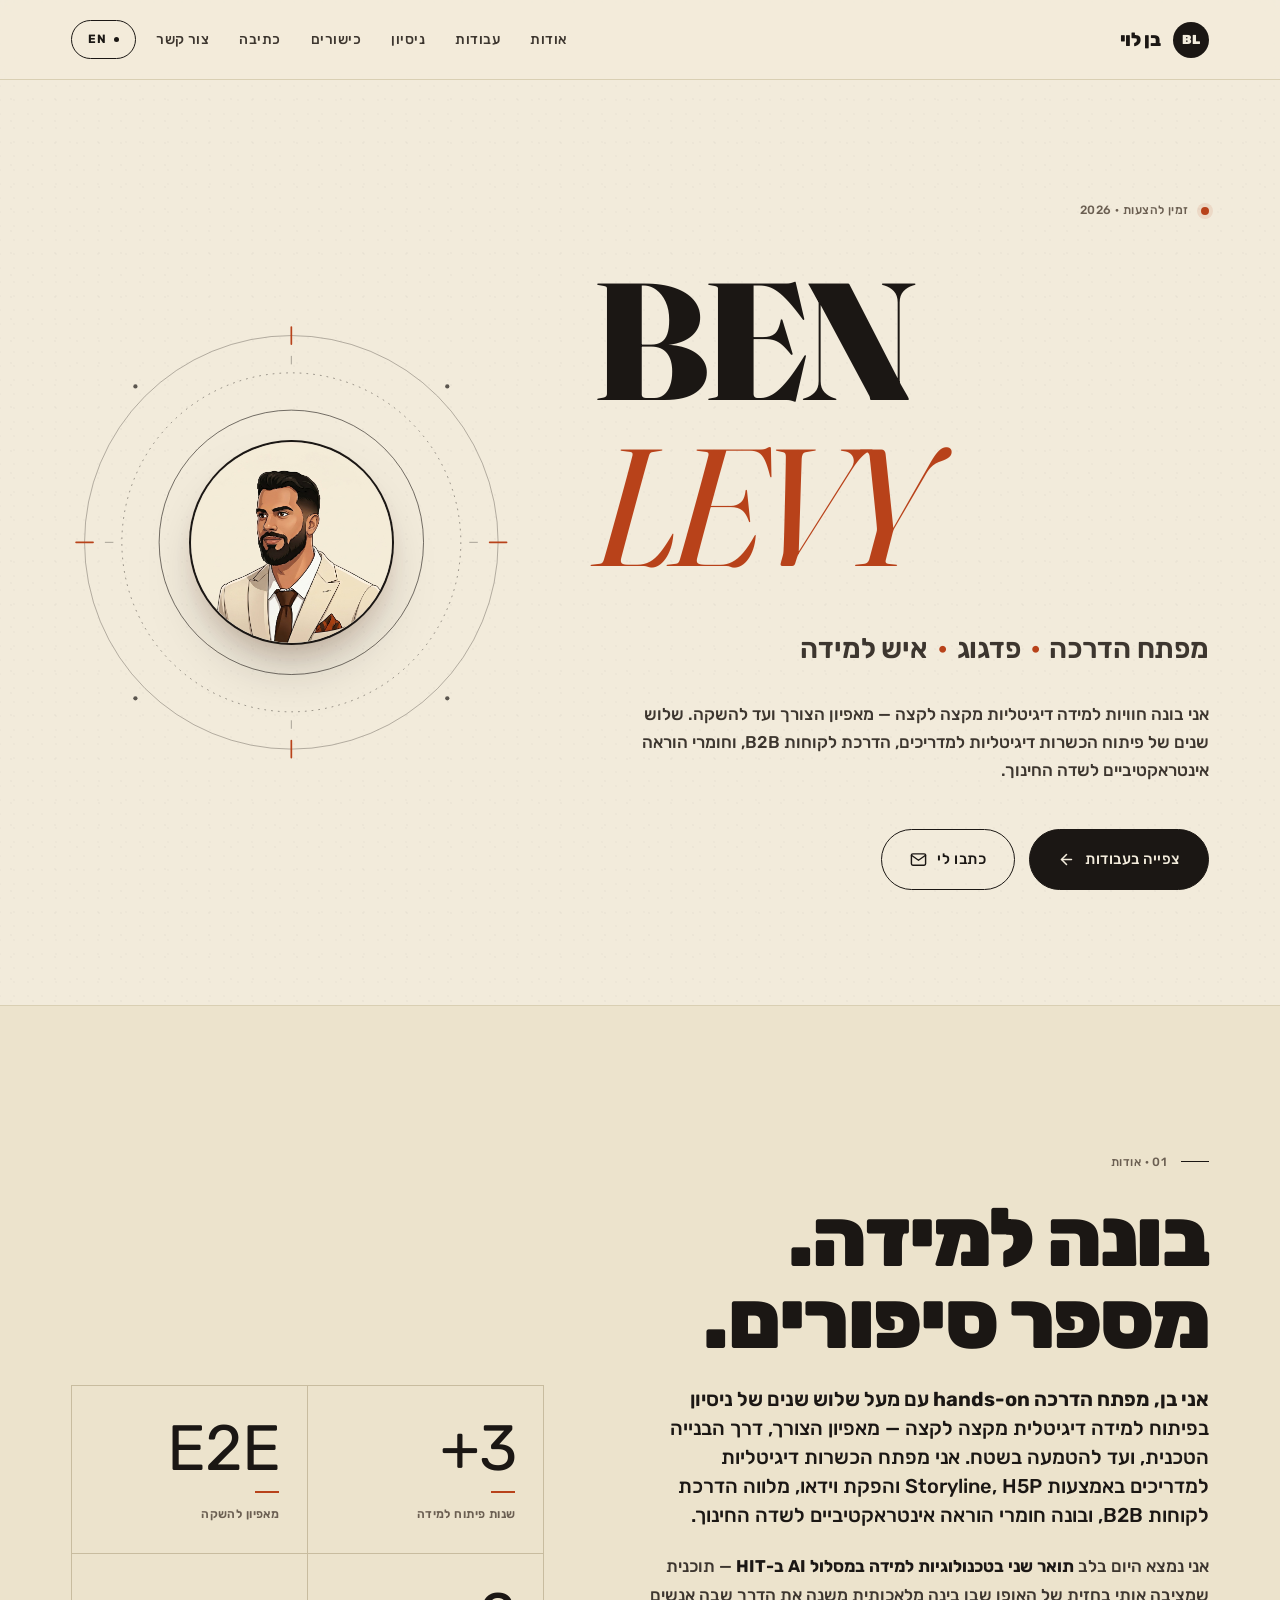
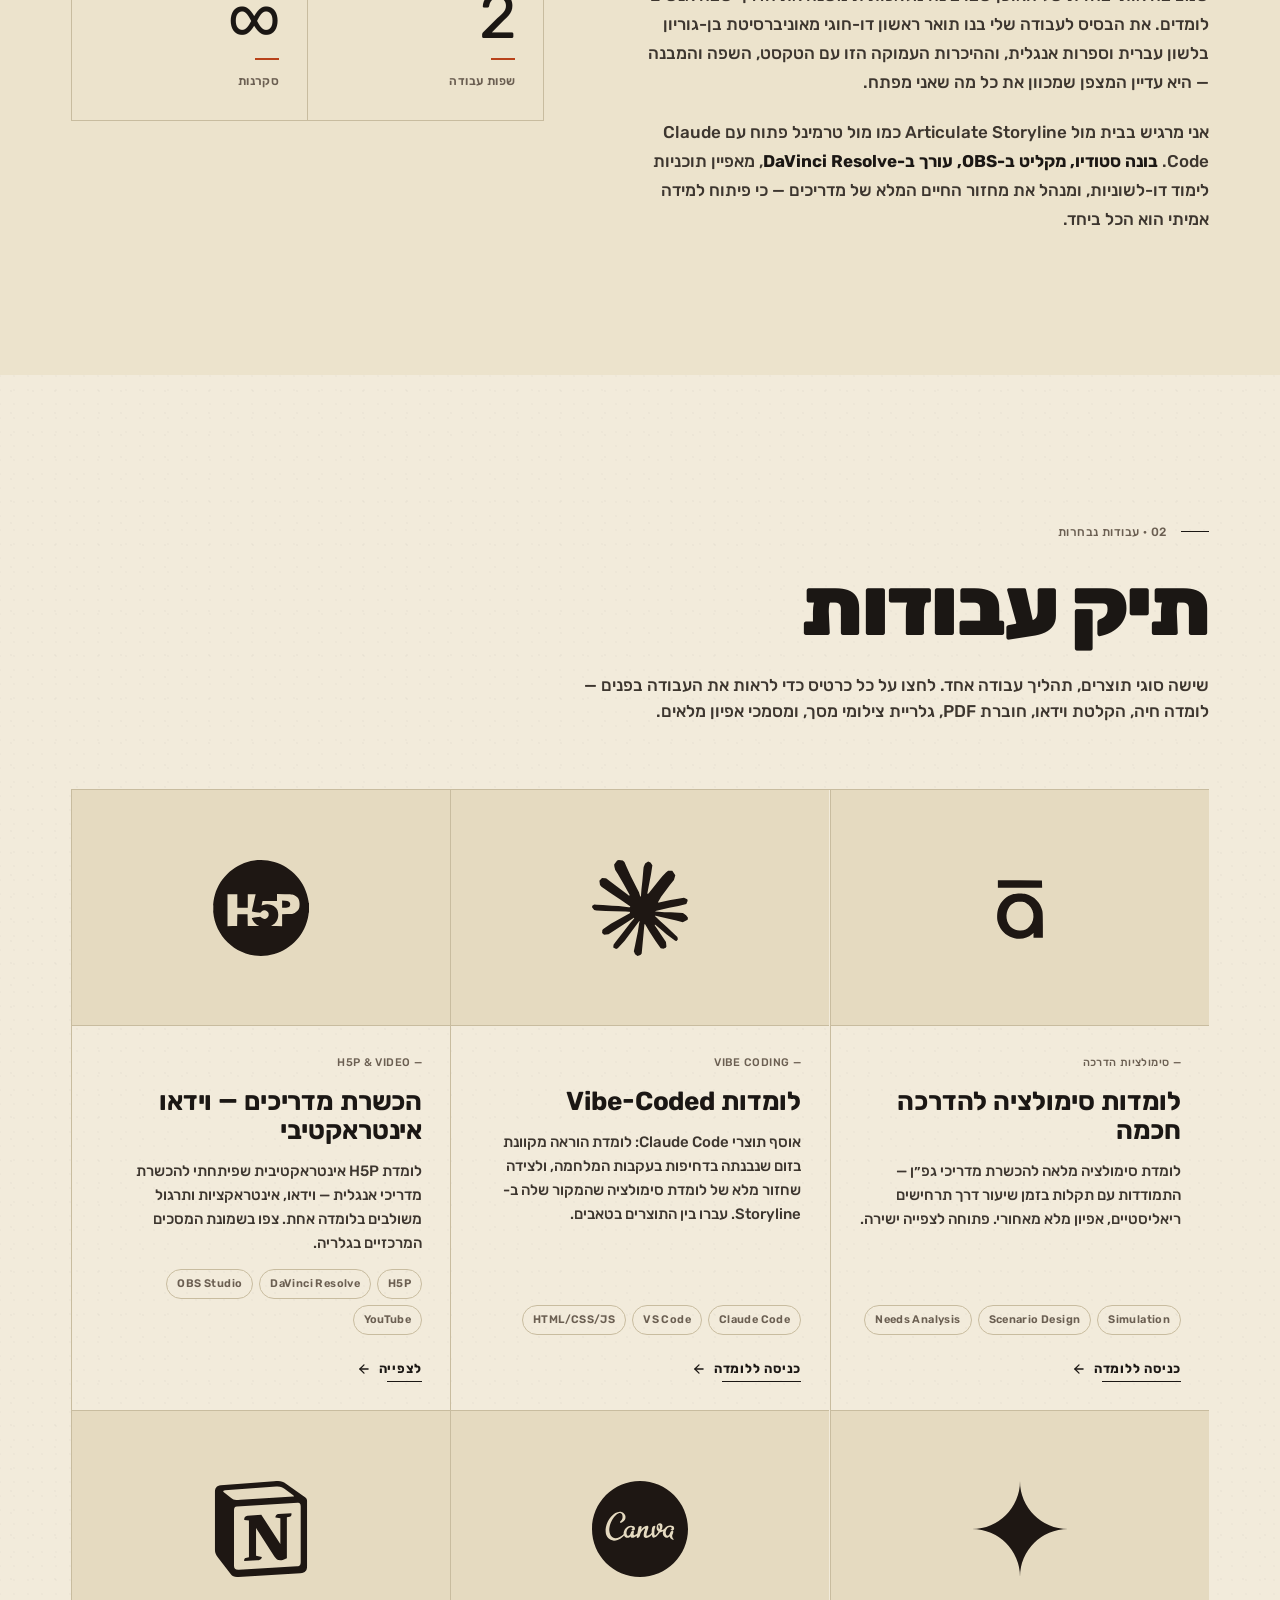
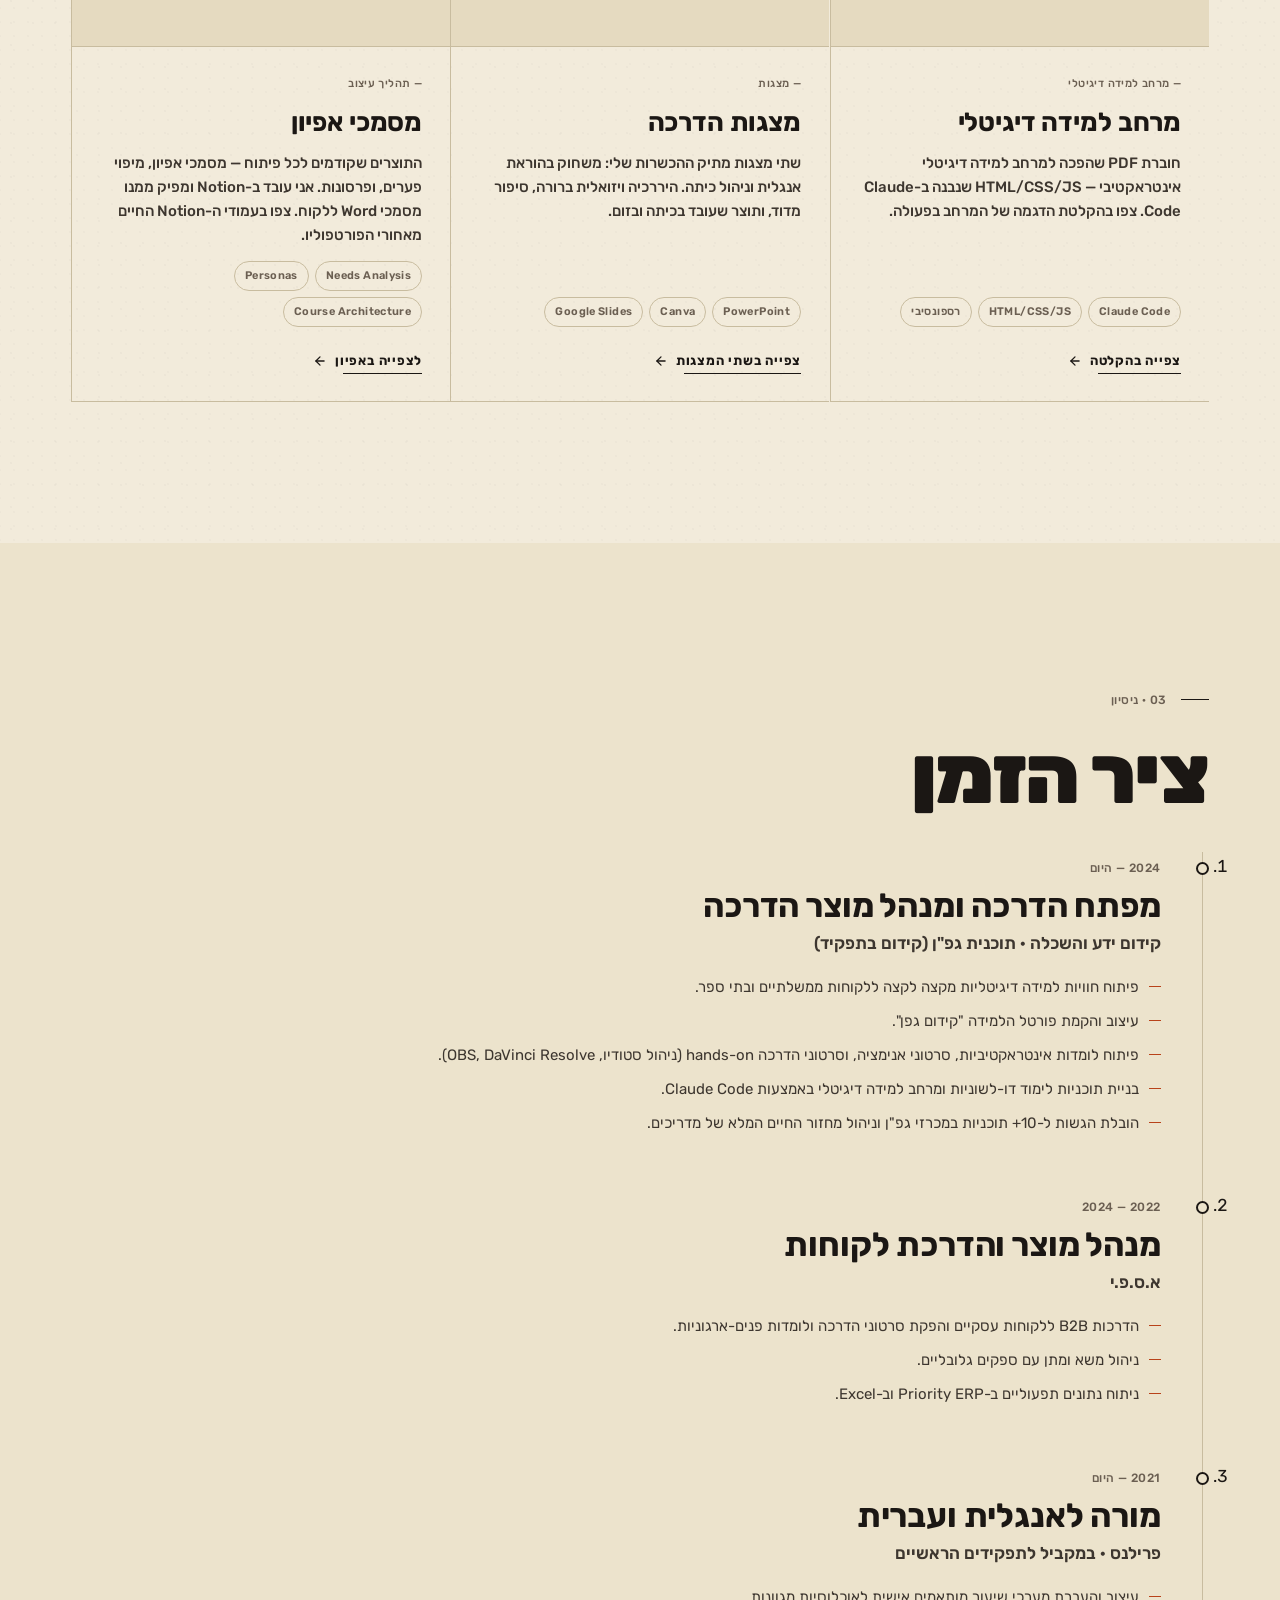
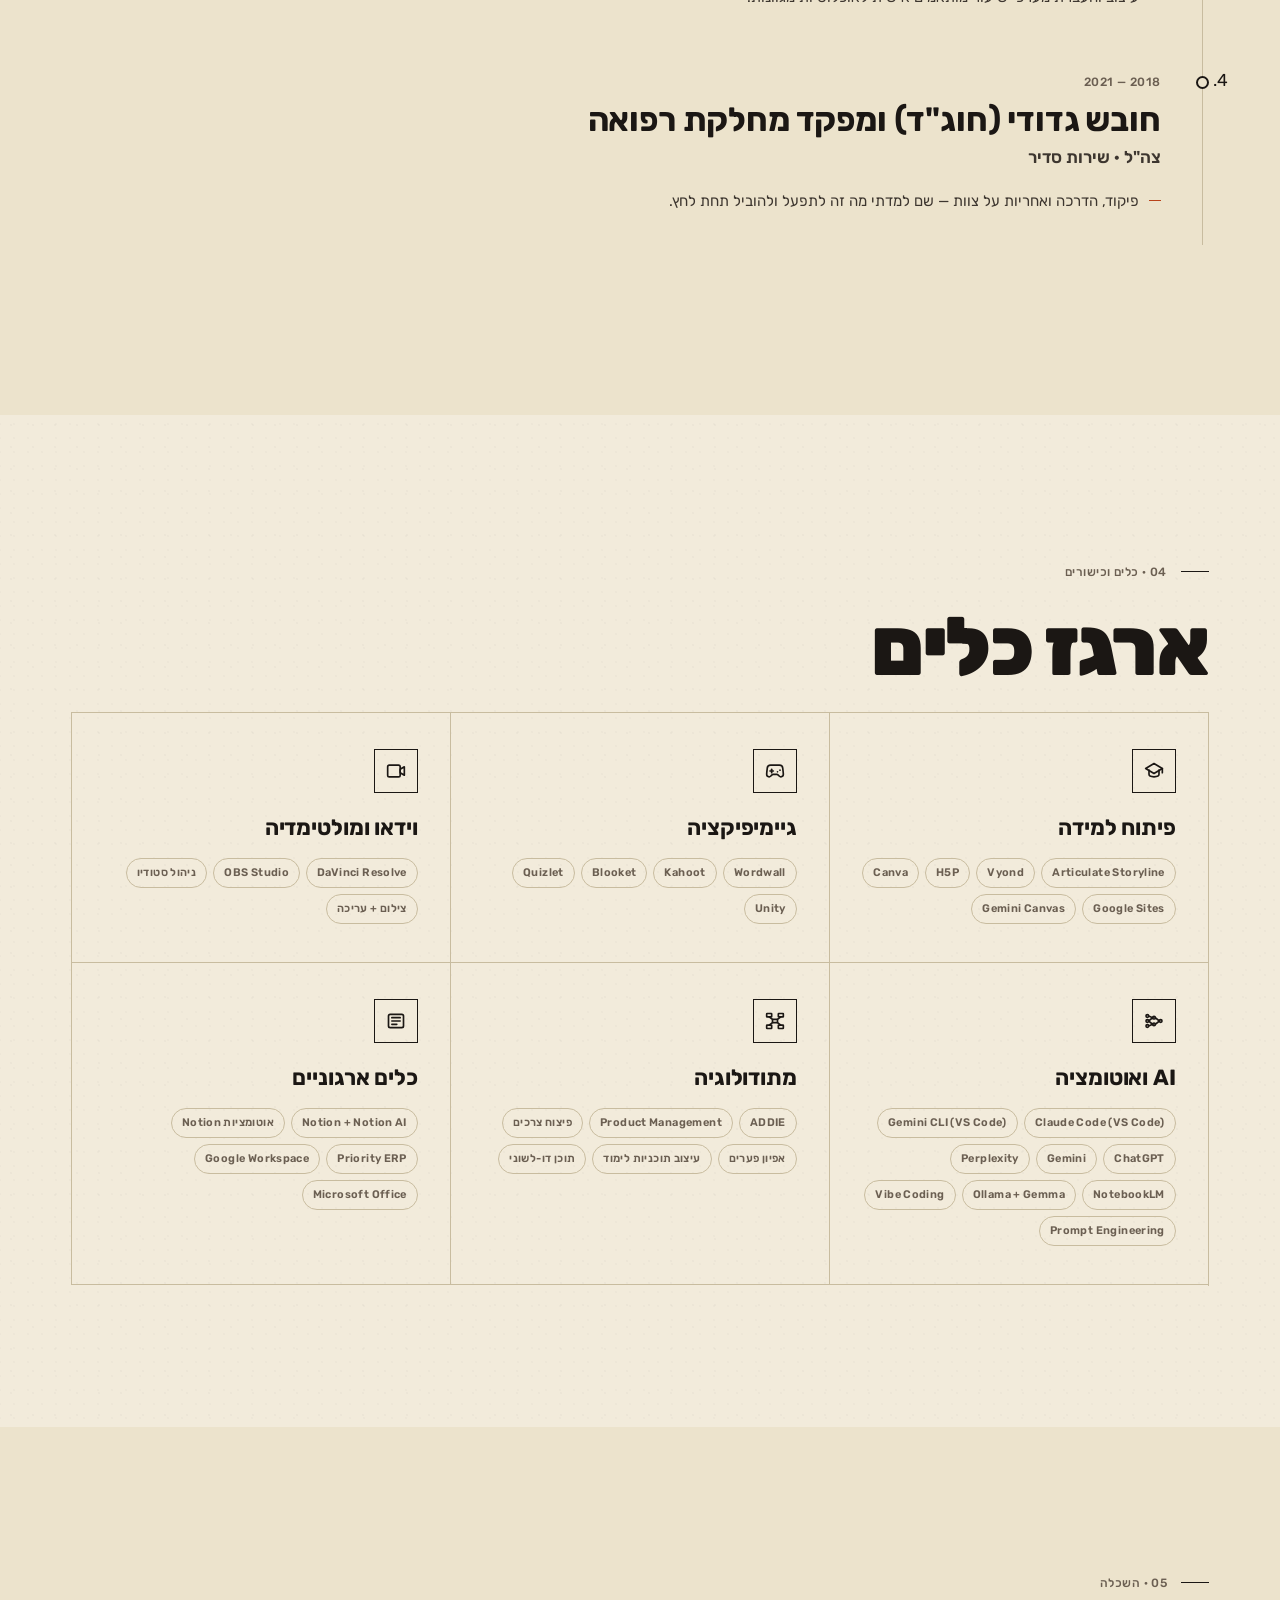
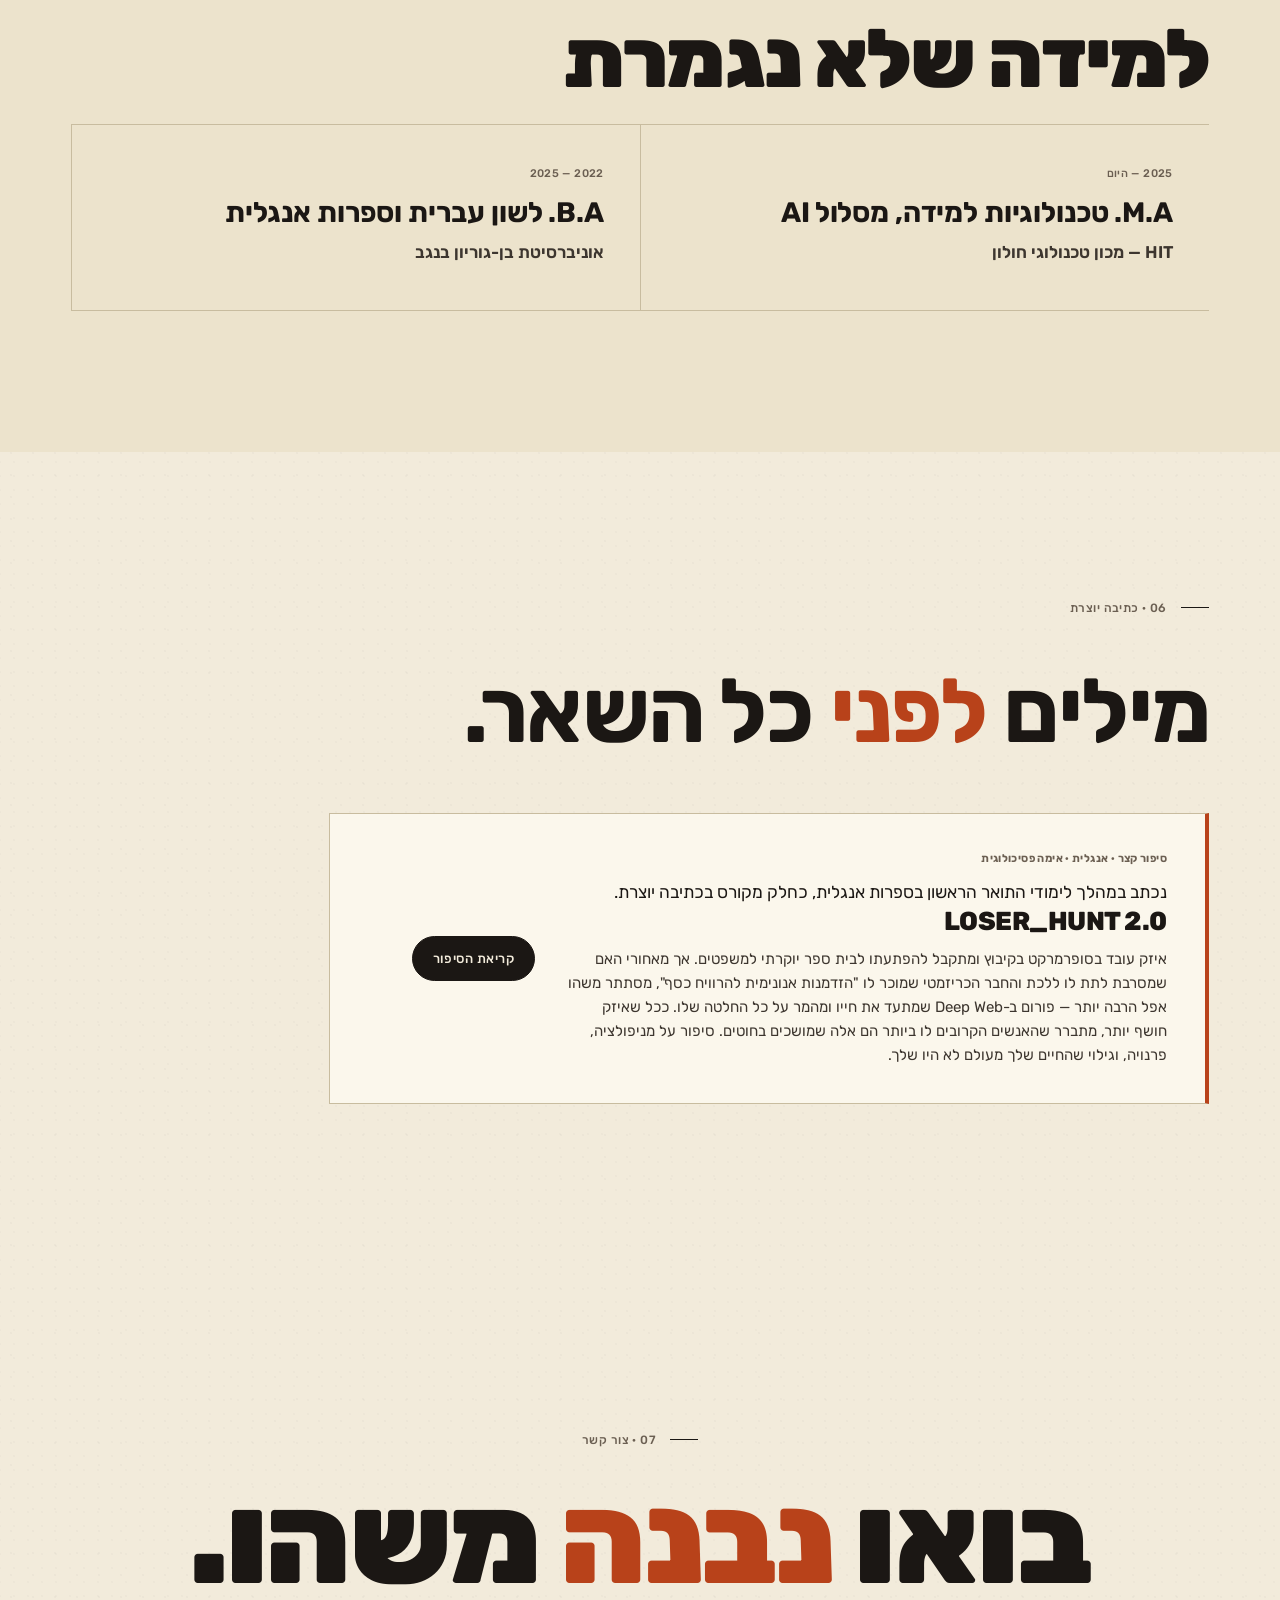
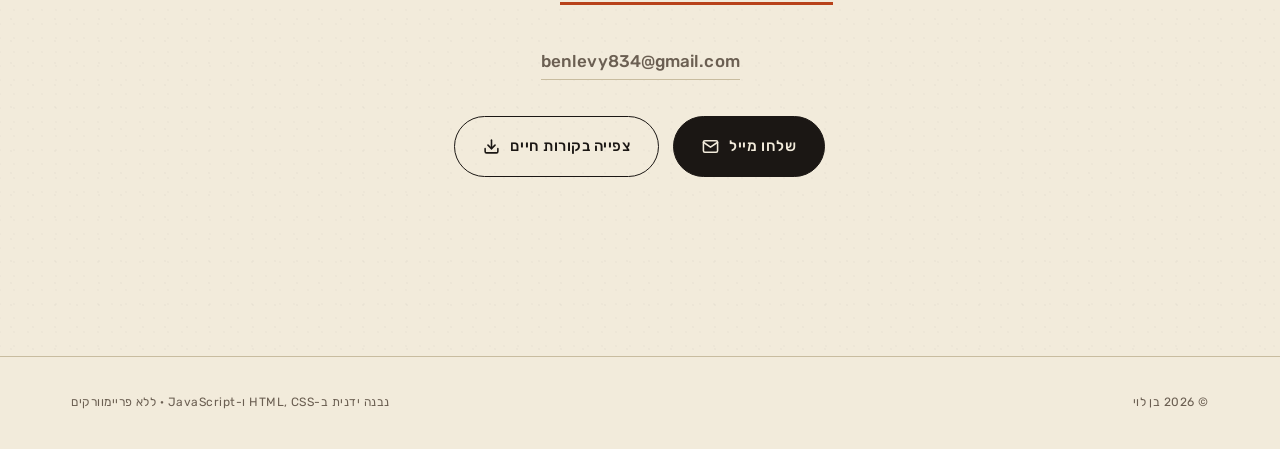
==== index.html @ 0993e054 "content: add professional ID narrative to B2B video tab Each tab now shows its own description: - H5" ====
<!doctype html>
<html lang="he" dir="rtl">
<head>
  <meta charset="utf-8">
  <meta name="viewport" content="width=device-width,initial-scale=1,viewport-fit=cover">
  <title>בן לוי — מפתח הדרכה ומעצב למידה</title>
  <meta name="description" content="בן לוי — מפתח הדרכה ומעצב למידה. תיק עבודות: הכשרות דיגיטליות למדריכים (Storyline, H5P, הפקת וידאו), הדרכת לקוחות B2B, וחומרי הוראה אינטראקטיביים.">
  <meta name="theme-color" content="#F2EBDB">

  <!-- Open Graph -->
  <meta property="og:type" content="website">
  <meta property="og:title" content="בן לוי — מפתח הדרכה ומעצב למידה">
  <meta property="og:description" content="תיק עבודות של מפתח הדרכה עם 3+ שנות ניסיון — הכשרות דיגיטליות למדריכים, הדרכת לקוחות B2B, וחומרי הוראה אינטראקטיביים.">
  <meta property="og:image" content="assets/img/og.png">
  <meta property="og:locale" content="he_IL">

  <!-- Favicon -->
  <link rel="icon" type="image/svg+xml" href="assets/img/favicon.svg">

  <!-- Fonts -->
  <link rel="preconnect" href="https://fonts.googleapis.com">
  <link rel="preconnect" href="https://fonts.gstatic.com" crossorigin>
  <link href="https://fonts.googleapis.com/css2?family=Rubik:ital,wght@0,300;0,400;0,500;0,600;0,700;0,800;0,900;1,400;1,500;1,700&family=Fraunces:ital,opsz,wght@0,9..144,400;0,9..144,500;0,9..144,700;0,9..144,900;1,9..144,400;1,9..144,700;1,9..144,900&family=Instrument+Sans:ital,wght@0,400;0,500;0,700;1,400&family=Newsreader:ital,opsz,wght@0,6..72,400;0,6..72,500;0,6..72,600;0,6..72,700;1,6..72,400;1,6..72,600&display=swap" rel="stylesheet">

  <link rel="stylesheet" href="assets/css/styles.css">
</head>
<body>

  <!-- ============ HEADER ============ -->
  <header class="header" role="banner">
    <div class="container header__inner">
      <a href="#top" class="logo" aria-label="בן לוי — עמוד הבית">
        <span class="logo__mark">BL</span>
        <span>בן לוי</span>
      </a>

      <nav class="nav" aria-label="ניווט ראשי">
        <ul class="nav__list">
          <li><a class="nav__link" href="#about">אודות</a></li>
          <li><a class="nav__link" href="#work">עבודות</a></li>
          <li><a class="nav__link" href="#experience">ניסיון</a></li>
          <li><a class="nav__link" href="#skills">כישורים</a></li>
          <li><a class="nav__link" href="#writing">כתיבה</a></li>
          <li><a class="nav__link" href="#contact">צור קשר</a></li>
        </ul>
        <button class="lang-toggle" data-lang-toggle type="button" aria-label="Switch to English">
          <span class="lang-toggle__dot" aria-hidden="true"></span>
          EN
        </button>
        <button class="nav__burger" data-nav-toggle type="button" aria-label="פתח תפריט" aria-expanded="false">
          <svg viewBox="0 0 24 24" fill="none" stroke="currentColor" stroke-width="2" stroke-linecap="round"><line x1="3" y1="7" x2="21" y2="7"/><line x1="3" y1="12" x2="21" y2="12"/><line x1="3" y1="17" x2="21" y2="17"/></svg>
        </button>
      </nav>
    </div>
  </header>

  <main id="top">

    <!-- ============ HERO ============ -->
    <section class="hero">
      <div class="container hero__grid">
        <div>
          <div class="hero__eyebrow" data-reveal>זמין להצעות · 2026</div>
          <h1 class="hero__title" dir="ltr" style="font-family: 'Fraunces', Georgia, serif; font-size: clamp(64px, 13vw, 184px); font-weight: 900; letter-spacing: -0.04em;" data-reveal>
            Ben <span class="accent" style="font-family: 'Fraunces', Georgia, serif; font-weight: 400; font-style: italic; color: var(--accent);">Levy</span>
          </h1>
          <p class="hero__tagline" data-reveal>
            מפתח הדרכה <span class="dot">·</span> פדגוג <span class="dot">·</span> איש למידה
          </p>
          <p class="hero__lede" data-reveal>
            אני בונה חוויות למידה דיגיטליות מקצה לקצה — מאפיון הצורך ועד להשקה. שלוש שנים של פיתוח הכשרות דיגיטליות למדריכים, הדרכת לקוחות B2B, וחומרי הוראה אינטראקטיביים לשדה החינוך.
          </p>
          <div class="hero__ctas" data-reveal>
            <a class="btn btn--primary" href="#work">
              צפייה בעבודות
              <svg viewBox="0 0 24 24" fill="none" stroke="currentColor" stroke-width="2.2" stroke-linecap="round" stroke-linejoin="round" data-flip><line x1="5" y1="12" x2="19" y2="12"/><polyline points="12 5 19 12 12 19"/></svg>
            </a>
            <a class="btn btn--ghost" href="mailto:benlevy834@gmail.com">
              כתבו לי
              <svg viewBox="0 0 24 24" fill="none" stroke="currentColor" stroke-width="2" stroke-linecap="round" stroke-linejoin="round"><path d="M4 4h16c1.1 0 2 .9 2 2v12c0 1.1-.9 2-2 2H4c-1.1 0-2-.9-2-2V6c0-1.1.9-2 2-2z"/><polyline points="22,6 12,13 2,6"/></svg>
            </a>
          </div>
        </div>
        <div class="hero__art hero__art--portrait" aria-hidden="true" data-reveal>
          <svg class="hero__art-frame" viewBox="0 0 520 520" xmlns="http://www.w3.org/2000/svg">
            <!-- Outer orbit (slow rotation) -->
            <g class="hero__orbit hero__orbit--outer">
              <circle cx="260" cy="260" r="244" fill="none" stroke="#1B1714" stroke-width="1" opacity="0.35"/>
              <circle cx="76"  cy="76"  r="2.5" fill="#1B1714" opacity="0.7"/>
              <circle cx="444" cy="76"  r="2.5" fill="#1B1714" opacity="0.7"/>
              <circle cx="76"  cy="444" r="2.5" fill="#1B1714" opacity="0.7"/>
              <circle cx="444" cy="444" r="2.5" fill="#1B1714" opacity="0.7"/>
            </g>
            <!-- Middle dashed orbit (slower counter-rotation) -->
            <g class="hero__orbit hero__orbit--middle">
              <circle cx="260" cy="260" r="200" fill="none" stroke="#1B1714" stroke-width="1" opacity="0.5" stroke-dasharray="2 6"/>
            </g>
            <!-- Inner static ring -->
            <circle cx="260" cy="260" r="156" fill="none" stroke="#1B1714" stroke-width="1" opacity="0.7"/>
            <!-- Compass tick marks (static) -->
            <g stroke="#B8421A" stroke-width="2" stroke-linecap="round">
              <line x1="260" y1="6"   x2="260" y2="26"/>
              <line x1="260" y1="494" x2="260" y2="514"/>
              <line x1="6"   y1="260" x2="26"  y2="260"/>
              <line x1="494" y1="260" x2="514" y2="260"/>
            </g>
            <g fill="none" stroke="#1B1714" stroke-width="1" opacity="0.4">
              <line x1="260" y1="40"  x2="260" y2="50"/>
              <line x1="260" y1="470" x2="260" y2="480"/>
              <line x1="40"  y1="260" x2="50"  y2="260"/>
              <line x1="470" y1="260" x2="480" y2="260"/>
            </g>
          </svg>
          <div class="hero__portrait">
            <img src="assets/img/ben-portrait.png" alt="בן לוי — תמונת פרופיל מאויירת" loading="eager" decoding="async">
          </div>
        </div>
      </div>
    </section>

    <!-- ============ ABOUT ============ -->
    <section class="section section--alt" id="about">
      <div class="container">
        <div class="section__eyebrow" data-reveal>01 · אודות</div>
        <h2 class="section__title" data-reveal>בונה למידה.<br>מספר סיפורים.</h2>

        <div class="about__grid">
          <div class="about__text" data-reveal>
            <p><strong>אני בן, מפתח הדרכה hands-on</strong> עם מעל שלוש שנים של ניסיון בפיתוח למידה דיגיטלית מקצה לקצה — מאפיון הצורך, דרך הבנייה הטכנית, ועד להטמעה בשטח. אני מפתח הכשרות דיגיטליות למדריכים באמצעות Storyline, H5P והפקת וידאו, מלווה הדרכת לקוחות B2B, ובונה חומרי הוראה אינטראקטיביים לשדה החינוך.</p>

            <p>אני נמצא היום בלב <strong>תואר שני בטכנולוגיות למידה במסלול AI ב-HIT</strong> — תוכנית שמציבה אותי בחזית של האופן שבו בינה מלאכותית משנה את הדרך שבה אנשים לומדים. את הבסיס לעבודה שלי בנו תואר ראשון דו-חוגי מאוניברסיטת בן-גוריון בלשון עברית וספרות אנגלית, וההיכרות העמוקה הזו עם הטקסט, השפה והמבנה — היא עדיין המצפן שמכוון את כל מה שאני מפתח.</p>

            <p>אני מרגיש בבית מול Articulate Storyline כמו מול טרמינל פתוח עם Claude Code. <strong>בונה סטודיו, מקליט ב-OBS, עורך ב-DaVinci Resolve</strong>, מאפיין תוכניות לימוד דו-לשוניות, ומנהל את מחזור החיים המלא של מדריכים — כי פיתוח למידה אמיתי הוא הכל ביחד.</p>
          </div>

          <div class="about__stats" data-reveal>
            <div class="stat">
              <div class="stat__num">3+</div>
              <div class="stat__label">שנות פיתוח למידה</div>
            </div>
            <div class="stat">
              <div class="stat__num">E2E</div>
              <div class="stat__label">מאפיון להשקה</div>
            </div>
            <div class="stat">
              <div class="stat__num">2</div>
              <div class="stat__label">שפות עבודה</div>
            </div>
            <div class="stat">
              <div class="stat__num">∞</div>
              <div class="stat__label">סקרנות</div>
            </div>
          </div>
        </div>
      </div>
    </section>

    <!-- ============ WORK / PORTFOLIO ============ -->
    <section class="section" id="work">
      <div class="container">
        <div class="section__eyebrow" data-reveal>02 · עבודות נבחרות</div>
        <h2 class="section__title" data-reveal>תיק עבודות</h2>
        <p class="section__lede" data-reveal>שישה סוגי תוצרים, תהליך עבודה אחד. לחצו על כל כרטיס כדי לראות את העבודה בפנים — לומדה חיה, הקלטת וידאו, חוברת PDF, גלריית צילומי מסך, ומסמכי אפיון מלאים.</p>

        <div class="work__grid">

          <!-- Card 1 -->
          <article class="card" data-reveal data-card
            data-tag="Storyline &amp; Simulations"
            data-title="לומדות סימולציה להדרכה חכמה"
            data-tools="Storyline-style Simulations|Needs Analysis|Scenario Design|Git/GH Pages"
            data-detail="לומדת סימולציה מבוססת תרחישים שפיתחתי עבור מדריכי גפ״ן בקידום — הכשרה להתמודדות עם תקלות בזמן שיעור. המדריכים לומדים כלים טכנולוגיים ופדגוגיים ואז מתרגלים אותם על תרחישים ריאליסטיים: תקלה טכנית במקרן, חוברות שלא הגיעו, תלמידים בלי ציוד. &quot;תוכנית מגירה&quot; לכל סיטואציה.">
            <template data-embed>
              <div class="modal__embed">
                <iframe src="https://benlevy834.github.io/kidum-simulation-course/" aria-label="סימולציית תוכניות מגירה — קידום" width="1088" height="720" frameborder="0" allowfullscreen="allowfullscreen"></iframe>
              </div>
            </template>
            <template data-narrative>
              <p><strong>הפער:</strong> מדריכי גפ״ן בקידום נתקלים בשטח בתקלות שוברות שיעור — תקלה במקרן, חוברות חסרות, לוגיסטיקה שקורסת. חוסר המיומנות לפתור בזמן אמת מייצר תלונות, פוגע במוניטין החברה, ואף מבטל עסקאות.</p>
              <p><strong>הפתרון:</strong> לומדת סימולציה שמשלבת הקניית כלים — פדגוגיים וטכנולוגיים — עם תרגול אקטיבי על תרחישים אמיתיים מהשטח. המדריך רואה תקלה, בוחר כלי, ומקבל משוב. שתי גישות זו לזו: הידע והיישום.</p>
              <h5>מבנה הלומדה</h5>
              <ul>
                <li>היכרות עם תהליכי מנהל ואדמיניסטרציה ארגוניים</li>
                <li>כלים פדגוגיים קלאסיים לתקלה טכנולוגית</li>
                <li>כלים טכנולוגיים לתקלה לא-טכנולוגית</li>
                <li>סימולציות ויזואליות מבוססות מקרים אמיתיים</li>
                <li>חיזוק תחושת שייכות ואחריות כנציג הארגון</li>
              </ul>
              <h5>תהליך האפיון</h5>
              <p>הלומדה נבנתה אחרי אפיון מלא של הפער — זיהוי צרכים, מיפוי פערי תפיסה/ידע/מיומנות, הגדרת מטרות ביניים, ובניית פרסונות של המדריך האמיתי בשטח. מסמך האפיון המלא זמין להורדה.</p>
            </template>
            <template data-downloads>
              <a href="https://benlevy834.github.io/kidum-simulation-course/" target="_blank" rel="noopener">פתיחת הלומדה בחלון מלא</a>
              <a href="assets/portfolio/storyline/needs-analysis-backup-plans.docx" download>מסמך האפיון המלא (DOCX)</a>
              <a href="assets/portfolio/vibecoding/simulation-code.html" target="_blank" rel="noopener">להשוואה ← בניתי את אותה לומדה גם בקוד טהור</a>
            </template>
            <div class="card__thumb card__thumb--brand">
              <img class="brand-mark" src="assets/img/logos/storyline.svg" alt="Articulate Storyline" loading="lazy">
            </div>
            <div class="card__body">
              <span class="card__tag">סימולציות הדרכה</span>
              <h3 class="card__title">לומדות סימולציה להדרכה חכמה</h3>
              <p class="card__desc">לומדת סימולציה מלאה להכשרת מדריכי גפ״ן — התמודדות עם תקלות בזמן שיעור דרך תרחישים ריאליסטיים, אפיון מלא מאחורי. פתוחה לצפייה ישירה.</p>
              <div class="chips">
                <span class="chip">Simulation</span>
                <span class="chip">Scenario Design</span>
                <span class="chip">Needs Analysis</span>
              </div>
            </div>
            <div class="card__footer">
              <button class="card__view" data-view type="button">
                כניסה ללומדה
                <svg viewBox="0 0 24 24" fill="none" stroke="currentColor" stroke-width="2.2" stroke-linecap="round" stroke-linejoin="round" data-flip><line x1="5" y1="12" x2="19" y2="12"/><polyline points="12 5 19 12 12 19"/></svg>
              </button>
            </div>
          </article>

          <!-- Card 2 -->
          <article class="card" data-reveal data-card
            data-tag="Vibe Coding"
            data-title="לומדות Vibe-Coded"
            data-tools="Claude Code|VS Code|HTML|CSS|JavaScript|Git"
            data-detail="אוסף תוצרי Vibe Coding שבניתי ישירות ב-Claude Code — כל HTML/CSS/JS נכתב בעצמי (בליווי AI), כל פיקסל נשלט במדויק, והתוצאה עובדת בכל דפדפן ובכל גודל מסך. בלי קבצי פלט סגורים, בלי תלות בספק, בלי רישיונות. עברו בין התוצרים בטאבים שבראש החלון."
            data-status="">
            <template data-embed>
              <style>
                .vc-pane-frame { aspect-ratio: 16/9; min-block-size: 480px; background: #1e1e2f; border-radius: 10px; overflow: hidden; border: 1px solid var(--line); }
                .vc-pane-frame iframe { width: 100%; height: 100%; border: 0; display: block; }
                .vc-acc { display: flex; flex-direction: column; gap: 14px; }
                .vc-acc details { border-radius: 12px; overflow: hidden; background: #1e1e2f; border: 1px solid var(--line); }
                .vc-acc summary { cursor: pointer; padding: 16px 22px; font-family: var(--font-ui); font-size: 14px; font-weight: 700; letter-spacing: 0.08em; text-transform: uppercase; color: #f5f5f5; list-style: none; user-select: none; display: flex; align-items: center; justify-content: space-between; gap: 16px; transition: background .2s ease; }
                .vc-acc summary::-webkit-details-marker { display: none; }
                .vc-acc summary::marker { display: none; }
                .vc-acc summary:hover { background: #262640; }
                .vc-acc .acc-arrow { font-size: 28px; line-height: 1; color: var(--accent); transition: transform .25s ease; display: inline-block; }
                .vc-acc details[open] .acc-arrow { transform: rotate(90deg); }
                .vc-acc .acc-body { padding: 0 14px 14px; background: #1e1e2f; }
                .vc-acc .acc-body .vc-pane-frame { border: 1px solid rgba(255,255,255,0.08); }
              </style>
              <div class="modal__videoset">
                <div class="modal__video-tabs" role="tablist">
                  <button class="modal__video-tab is-active" data-video-tab="online" type="button" role="tab" aria-selected="true">
                    <span class="modal__video-tab-num">01</span>
                    <span class="modal__video-tab-label">הוראה מקוונת בזום · קידום</span>
                  </button>
                  <button class="modal__video-tab" data-video-tab="sim" type="button" role="tab" aria-selected="false">
                    <span class="modal__video-tab-num">02</span>
                    <span class="modal__video-tab-label">סימולציית גפ״ן · קוד מול Storyline</span>
                  </button>
                </div>
                <div class="modal__video-pane is-active" data-video-pane="online">
                  <div class="vc-pane-frame">
                    <iframe src="https://benlevy834.github.io/kidum-online-teaching/" aria-label="לומדת הוראה מקוונת בזום — קידום" allowfullscreen="allowfullscreen"></iframe>
                  </div>
                  <p class="modal__video-caption">לומדה שפיתחתי בדחיפות בעקבות המלחמה בישראל והעימות עם איראן — כל הלימוד בקידום עבר לזום בין-לילה, וכל המדריכים היו צריכים להעביר שיעורי זום בפעם הראשונה. הלומדה הכינה את הצוות להוראה מקוונת בזמן אמת.</p>
                </div>
                <div class="modal__video-pane" data-video-pane="sim">
                  <div class="vc-acc">
                    <details open>
                      <summary><span>גרסת קוד · Claude Code</span><span class="acc-arrow">▸</span></summary>
                      <div class="acc-body">
                        <div class="vc-pane-frame">
                          <iframe src="assets/portfolio/vibecoding/simulation-code.html" aria-label="לומדת סימולציה — גרסת קוד" allowfullscreen="allowfullscreen"></iframe>
                        </div>
                      </div>
                    </details>
                    <details>
                      <summary><span>גרסת Storyline · המקור (להשוואה)</span><span class="acc-arrow">▸</span></summary>
                      <div class="acc-body">
                        <div class="vc-pane-frame">
                          <iframe src="https://benlevy834.github.io/kidum-simulation-course/" aria-label="לומדת סימולציה — גרסת Storyline" allowfullscreen="allowfullscreen"></iframe>
                        </div>
                      </div>
                    </details>
                  </div>
                  <p class="modal__video-caption">אותה לומדת סימולציה בשתי גרסאות — גרסת קוד שבניתי מחדש מאפס ב-Claude Code, ולצידה גרסת ה-Storyline המקורית. פתחו את שני האקורדיונים והשוו אחד-לאחד.</p>
                </div>
              </div>
            </template>
            <template data-narrative>
              <section data-narrative-for="online">
                <h5>לומדת הוראה מקוונת בזום (קידום)</h5>
                <p><strong>הקונטקסט:</strong> בעקבות המלחמה בישראל והעימות עם איראן כל הלימוד בקידום עבר לזום, וכל המדריכים נאלצו להעביר שיעורי זום בפעם הראשונה בחייהם. הצורך היה מיידי ודחוף.</p>
                <p><strong>התגובה:</strong> בניתי את הלומדה הזו ב-Vibe Coding ישירות ב-Claude Code — מעטפת HTML/CSS/JS עצמאית שמכשירה מדריך להעביר שיעור זום אפקטיבי: ניהול חלון, שיתוף מסך, אינטראקציה עם תלמידים, כללי אתיקה, ותרחישי תקלות נפוצות. הלומדה יצאה לאוויר תוך ימים ספורים במקום שבועות של פיתוח בכלי authoring.</p>
              </section>
              <section data-narrative-for="sim">
                <h5>סימולציית גפ״ן — גרסת קוד מול גרסת Storyline</h5>
                <p><strong>המבחן האמיתי:</strong> לקחתי את אותה לומדת סימולציה שמופיעה בכרטיס הראשון — זו שנבנתה ב-Storyline — ובניתי אותה מחדש מאפס בקוד טהור. אותה חוויה, אותו עיצוב, אותם תרחישים, בלי שום פלטפורמת authoring. פתחו את שני האקורדיונים למעלה והשוו את הקוד מול המקור.</p>
                <h5>הסקיל שמתחיל מ-PowerPoint ומסתיים בלומדה בסגנון Storyline</h5>
                <p>בנוסף לעבודה הידנית, פיתחתי <strong>סקיל אישי ב-Claude Code</strong> שמקבל קובץ PowerPoint, מנהל איתי שיח Vibe Coding על המבנה הפדגוגי והתרחישים, ובונה בסופו לומדה ב-HTML בסגנון סטוריליין — לא קובץ Storyline, אלא לומדה שמתנהגת ונראית כמו אחת. הסקיל הוא חלק מהגישה: כשהכלי הסטנדרטי איטי מדי, אני בונה לעצמי כלי טוב יותר.</p>
                <p>הגישה הזו מאפשרת לי לעקוף את המגבלות של פלטפורמות authoring מסורתיות — מהירות פיתוח גבוהה יותר, חופש עיצובי מלא, ושליטה טכנית עד לרמת האירוע בדף.</p>
              </section>
              <section data-narrative-for="online sim">
                <h5>למה זה משמעותי</h5>
                <ul>
                  <li>אפס רישיונות — התפוקה היא HTML סטטי</li>
                  <li>רספונסיביות אמיתית, לא "תאימות"</li>
                  <li>עדכון תוכן ב-30 שניות דרך עריכת טקסט</li>
                  <li>כל שינוי עובר תחת Git — היסטוריה מלאה</li>
                  <li>פריסה מידית ל-GitHub Pages או לסביבת הלקוח</li>
                </ul>
                <h5>מתי זה נכון ומתי לא</h5>
                <p>לומדות פשוטות עד בינוניות: מנצח בקלות. תרחישי ברנצ'ינג מורכבים עם מעקב SCORM מלא: Storyline עדיין כלי חזק — וגם שם אני בבית.</p>
              </section>
            </template>
            <template data-downloads>
              <a href="https://benlevy834.github.io/kidum-online-teaching/" target="_blank" rel="noopener">פתיחת לומדת הוראה מקוונת בזום בחלון מלא</a>
              <a href="assets/portfolio/vibecoding/simulation-code.html" target="_blank" rel="noopener">פתיחת לומדת הסימולציה בגרסת קוד בחלון מלא</a>
              <a href="https://benlevy834.github.io/kidum-simulation-course/" target="_blank" rel="noopener">פתיחת גרסת ה-Storyline להשוואה</a>
            </template>
            <div class="card__thumb card__thumb--brand">
              <img class="brand-mark" src="assets/img/logos/claude.svg" alt="Claude" loading="lazy">
            </div>
            <div class="card__body">
              <span class="card__tag">Vibe Coding</span>
              <h3 class="card__title">לומדות Vibe-Coded</h3>
              <p class="card__desc">אוסף תוצרי Claude Code: לומדת הוראה מקוונת בזום שנבנתה בדחיפות בעקבות המלחמה, ולצידה שחזור מלא של לומדת סימולציה שהמקור שלה ב-Storyline. עברו בין התוצרים בטאבים.</p>
              <div class="chips">
                <span class="chip">Claude Code</span>
                <span class="chip">VS Code</span>
                <span class="chip">HTML/CSS/JS</span>
              </div>
            </div>
            <div class="card__footer">
              <button class="card__view" data-view type="button">
                כניסה ללומדה
                <svg viewBox="0 0 24 24" fill="none" stroke="currentColor" stroke-width="2.2" stroke-linecap="round" stroke-linejoin="round" data-flip><line x1="5" y1="12" x2="19" y2="12"/><polyline points="12 5 19 12 12 19"/></svg>
              </button>
            </div>
          </article>

          <!-- Card 3 -->
          <article class="card" data-reveal data-card
            data-tag="H5P &amp; Video"
            data-title="הכשרת מדריכים — וידאו אינטראקטיבי"
            data-tools="H5P|DaVinci Resolve|OBS Studio|PowerPoint"
            data-detail="לומדת וידאו אינטראקטיבי מלאה שפיתחתי להכשרת מדריכי אנגלית — מודל &quot;כיתה הפוכה&quot;: הלומדה נשלחת לפני מפגש הזום, והמדריך מגיע להכשרה החיה כשהוא כבר שולט ביעדים ובמבנה החומרים."
            data-status="הלומדה עצמה חסויה בשל מגבלות אבטחת מידע של הלקוח — הגלריה למטה מציגה את שמונת המסכים המרכזיים של הלומדה.">
            <template data-embed>
              <div class="modal__videoset">
                <div class="modal__video-tabs" role="tablist">
                  <button class="modal__video-tab is-active" data-video-tab="h5p-gallery" type="button" role="tab" aria-selected="true">
                    <span class="modal__video-tab-num">01</span>
                    <span class="modal__video-tab-label">לומדת הכשרה · H5P</span>
                  </button>
                  <button class="modal__video-tab" data-video-tab="b2b-video" type="button" role="tab" aria-selected="false">
                    <span class="modal__video-tab-num">02</span>
                    <span class="modal__video-tab-label">סרטון הדרכת לקוחות · B2B</span>
                  </button>
                </div>
                <div class="modal__video-pane is-active" data-video-pane="h5p-gallery">
              <div class="modal__gallery" data-gallery>
                <figure class="modal__gallery-stage" data-gallery-stage data-index="0">
                  <button class="modal__gallery-nav modal__gallery-nav--prev" data-gallery-prev type="button" aria-label="הקודם">‹</button>
                  <img src="assets/portfolio/h5p/ss1.png" alt="מסך הפתיחה של הלומדה">
                  <button class="modal__gallery-nav modal__gallery-nav--next" data-gallery-next type="button" aria-label="הבא">›</button>
                  <figcaption>מסך הפתיחה — סרטון הדרכה שעבר המרה לסביבת למידה אקטיבית</figcaption>
                </figure>
                <div class="modal__gallery-thumbs">
                  <button class="modal__gallery-thumb is-active" data-gallery-thumb type="button"
                    data-src="assets/portfolio/h5p/ss1.png"
                    data-caption="מסך הפתיחה — סרטון הדרכה שעבר המרה לסביבת למידה אקטיבית">
                    <img src="assets/portfolio/h5p/ss1.png" alt="">
                  </button>
                  <button class="modal__gallery-thumb" data-gallery-thumb type="button"
                    data-src="assets/portfolio/h5p/ss2.png"
                    data-caption="שאלת רב-ברירה — בדיקת הבנה מיידית של מטרות ההדרכה">
                    <img src="assets/portfolio/h5p/ss2.png" alt="">
                  </button>
                  <button class="modal__gallery-thumb" data-gallery-thumb type="button"
                    data-src="assets/portfolio/h5p/ss3.png"
                    data-caption="שאלת נכון/לא נכון — אינטראקציה מהירה לווידוא הרציונל">
                    <img src="assets/portfolio/h5p/ss3.png" alt="">
                  </button>
                  <button class="modal__gallery-thumb" data-gallery-thumb type="button"
                    data-src="assets/portfolio/h5p/ss4.png"
                    data-caption="שקופית הסבר — שלבי הלמידה החוזרים בכל פרק בחוברת">
                    <img src="assets/portfolio/h5p/ss4.png" alt="">
                  </button>
                  <button class="modal__gallery-thumb" data-gallery-thumb type="button"
                    data-src="assets/portfolio/h5p/ss5.png"
                    data-caption="Drag &amp; Drop — התאמת שלב הלמידה לדרך הפעולה הנכונה בכיתה">
                    <img src="assets/portfolio/h5p/ss5.png" alt="">
                  </button>
                  <button class="modal__gallery-thumb" data-gallery-thumb type="button"
                    data-src="assets/portfolio/h5p/ss6.png"
                    data-caption="תרגול מיון קטגוריות — הבחנה בין עובדה לפרשנות אישית">
                    <img src="assets/portfolio/h5p/ss6.png" alt="">
                  </button>
                  <button class="modal__gallery-thumb" data-gallery-thumb type="button"
                    data-src="assets/portfolio/h5p/ss7.png"
                    data-caption="שילוב משחוק — שכבות מידע עם קישורים ל-Quizlet ו-Blooket">
                    <img src="assets/portfolio/h5p/ss7.png" alt="">
                  </button>
                  <button class="modal__gallery-thumb" data-gallery-thumb type="button"
                    data-src="assets/portfolio/h5p/ss8.png"
                    data-caption="סיום הלומדה — סיכום ומעבר למפגש החי">
                    <img src="assets/portfolio/h5p/ss8.png" alt="">
                  </button>
                </div>
              </div>
                </div>
                <div class="modal__video-pane" data-video-pane="b2b-video">
                  <div class="modal__embed">
                    <iframe width="560" height="315" src="https://www.youtube.com/embed/Fclw7en3Kok?si=EpBC_z0dnMZR28Qf" title="סרטון הדרכת לקוחות B2B — א.ס.פ.י" frameborder="0" allow="accelerometer; autoplay; clipboard-write; encrypted-media; gyroscope; picture-in-picture; web-share" referrerpolicy="strict-origin-when-cross-origin" allowfullscreen></iframe>
                  </div>
                  <div class="modal__pane-narrative">
                    <p><strong>הפער:</strong> לקוחות B2B (מוסכים, חנויות חלפים) נדרשו להבין מפרטים טכניים של שמני מנוע כדי להמליץ על המוצר הנכון ללקוחותיהם — אך הידע ההנדסי היה מורכב ולא נגיש.</p>
                    <p><strong>הפתרון:</strong> סרטון הדרכה קצר ומובנה שמתרגם ידע הנדסי מורכב (מפרטי API, אישורי OEM, נתוני TDS) לשפה מעשית ונגישה. הסרטון בנוי במבנה פדגוגי: פתיחה עם שאלה מכוונת, הסבר טכני מדורג, ונעילה עם ערך עסקי ברור.</p>
                    <h5>טכניקות עיצוב הדרכתי</h5>
                    <ul>
                      <li>מבנה "מהשאלה לתשובה" — פתיחה בבעיה מוחשית שמושכת תשומת לב</li>
                      <li>דירוג מורכבות — מהעקרון הכללי לפרטים הטכניים</li>
                      <li>גשר טכני-מעשי — תרגום מפרטים הנדסיים לפעולה (מה לבקש מהספק)</li>
                      <li>סגירה עם ROI — מיצוב ההשקעה בשמן איכותי כחיסכון עתידי</li>
                    </ul>
                    <p class="modal__video-caption">הופק בתקופת עבודתי בא.ס.פ.י — קבוצת יבוא ומסחר חלפי רכב.</p>
                  </div>
                </div>
              </div>
            </template>
            <template data-narrative>
              <p><strong>הפער:</strong> מדריכי אנגלית בתוכנית גפן התקשו ללמד לעומק את חוברות Elementary Reading. הכשרות זום לא הספיקו — זמינות נמוכה וקשב מוגבל.</p>
              <p><strong>הפתרון:</strong> פיתוח מהיר של לומדת וידאו אינטראקטיבי ב-H5P, הנשלחת כהכנה טרם מפגש חי. הלומדה מכסה את מבנה החוברת, שיטות הוראה (אלימינציה, מילות מפתח, עבודה קבוצתית), והטמעת משחוק בסיום.</p>
              <h5>סוגי אינטראקציות שבניתי</h5>
              <ul>
                <li>Multiple Choice לבדיקת הבנה מיידית</li>
                <li>True/False לווידוא רציונל המבנה</li>
                <li>Drag &amp; Drop להתאמת שלבי הוראה</li>
                <li>תרגול מיון קטגוריות (עובדה מול פרשנות)</li>
                <li>שכבות מידע צפות עם קישורים ל-Quizlet/Blooket</li>
              </ul>
            </template>
            <div class="card__thumb card__thumb--brand">
              <img class="brand-mark" src="assets/img/logos/h5p.svg" alt="H5P" loading="lazy">
            </div>
            <div class="card__body">
              <span class="card__tag">H5P &amp; Video</span>
              <h3 class="card__title">הכשרת מדריכים — וידאו אינטראקטיבי</h3>
              <p class="card__desc">לומדת H5P אינטראקטיבית שפיתחתי להכשרת מדריכי אנגלית — וידאו, אינטראקציות ותרגול משולבים בלומדה אחת. צפו בשמונת המסכים המרכזיים בגלריה.</p>
              <div class="chips">
                <span class="chip">H5P</span>
                <span class="chip">DaVinci Resolve</span>
                <span class="chip">OBS Studio</span>
                <span class="chip">YouTube</span>
              </div>
            </div>
            <div class="card__footer">
              <!-- REPLACE: drop YouTube/H5P links at assets/portfolio/h5p-video/ and link below -->
              <button class="card__view" data-view type="button">
                לצפייה
                <svg viewBox="0 0 24 24" fill="none" stroke="currentColor" stroke-width="2.2" stroke-linecap="round" stroke-linejoin="round" data-flip><line x1="5" y1="12" x2="19" y2="12"/><polyline points="12 5 19 12 12 19"/></svg>
              </button>
            </div>
          </article>

          <!-- Card 4 -->
          <article class="card" data-reveal data-card
            data-tag="Digital Space"
            data-title="מרחב למידה דיגיטלי"
            data-tools="Claude Code|HTML|CSS|JavaScript|Git"
            data-detail="לקחתי חוברת PDF שלמה והפכתי אותה למרחב למידה דיגיטלי אינטראקטיבי — HTML/CSS/JS שנבנה ישירות ב-Claude Code. צד התלמיד נותן גישה אינטראקטיבית לחומר; צד המורה מאפשר לפתוח כיתה, לעקוב אחר התקדמות, לנהל הרשאות ולייצא נתונים ל-CSV."
            data-status="המרחב עצמו אינו זמין לצפייה פומבית עקב חסיון ארגוני של הלקוח. במקום זאת, שתי ההקלטות למטה מציגות את המרחב בפעולה — צד התלמיד וצד המורה.">
            <template data-embed>
              <div class="modal__videoset">
                <div class="modal__video-tabs" role="tablist">
                  <button class="modal__video-tab is-active" data-video-tab="student" type="button" role="tab" aria-selected="true">
                    <span class="modal__video-tab-num">01</span>
                    <span class="modal__video-tab-label">צד התלמיד · המרחב הדיגיטלי</span>
                  </button>
                  <button class="modal__video-tab" data-video-tab="teacher" type="button" role="tab" aria-selected="false">
                    <span class="modal__video-tab-num">02</span>
                    <span class="modal__video-tab-label">צד המורה · ניהול ומעקב</span>
                  </button>
                </div>
                <div class="modal__video-pane is-active" data-video-pane="student">
                  <div class="modal__video">
                    <video controls preload="metadata" playsinline>
                      <source src="assets/portfolio/digital-space/demo-full.mp4" type="video/mp4">
                      הדפדפן שלך לא תומך בתגית וידאו.
                    </video>
                  </div>
                  <p class="modal__video-caption">סיור מלא במרחב מנקודת המבט של התלמיד — ניווט בין פרקים, אינטראקציה עם החומר, וצפייה כיצד החוברת המקורית הפכה לחוויה דיגיטלית.</p>
                </div>
                <div class="modal__video-pane" data-video-pane="teacher">
                  <div class="modal__video">
                    <video controls preload="metadata" playsinline>
                      <source src="assets/portfolio/digital-space/demo-short.mp4" type="video/mp4">
                      הדפדפן שלך לא תומך בתגית וידאו.
                    </video>
                  </div>
                  <p class="modal__video-caption">דשבורד המורה — פתיחת כיתה חדשה, מעקב אחר התקדמות תלמידים, ניהול הרשאות, וייצוא נתוני התלמידים כקובץ CSV.</p>
                </div>
              </div>
            </template>
            <template data-narrative>
              <p>הפרויקט הזה מדגים מה שאני עושה טוב ביותר: לקחת תוצר סטטי (חוברת PDF מודפסת) ולהפוך אותו לחוויית למידה דיגיטלית חיה — לתלמיד וגם למורה. החוברת המקורית הייתה טובה, אבל נייר הוא קפוא. המרחב הדיגיטלי מאפשר ללמוד, לתרגל, ולעקוב אחר הלמידה בזמן אמת.</p>
              <h5>צד התלמיד</h5>
              <ul>
                <li>גישה אינטראקטיבית לכל הפרקים והסעיפים</li>
                <li>עיצוב רספונסיבי — מובייל, טאבלט ומחשב</li>
                <li>חוויית למידה רציפה במקום דפדוף PDF</li>
              </ul>
              <h5>צד המורה</h5>
              <ul>
                <li>פתיחת כיתה חדשה והוספת תלמידים</li>
                <li>מעקב התקדמות פר-תלמיד ופר-פרק</li>
                <li>ניהול הרשאות וגישות בתוך הכיתה</li>
                <li>ייצוא נתוני הכיתה כקובץ CSV לניתוח חיצוני</li>
              </ul>
              <h5>למה זה חשוב</h5>
              <p>המרחב הזה מוכיח שגישת ה-Vibe Coding לא נשארת בתיאוריה — היא יוצרת תוצרים שלמים, שני-צדדיים (תלמיד + מורה), שנמצאים בשימוש אמיתי אצל לקוח אמיתי.</p>
            </template>
            <div class="card__thumb card__thumb--brand">
              <img class="brand-mark" src="assets/img/logos/gemini.svg" alt="Google Gemini" loading="lazy">
            </div>
            <div class="card__body">
              <span class="card__tag">מרחב למידה דיגיטלי</span>
              <h3 class="card__title">מרחב למידה דיגיטלי</h3>
              <p class="card__desc">חוברת PDF שהפכה למרחב למידה דיגיטלי אינטראקטיבי — HTML/CSS/JS שנבנה ב-Claude Code. צפו בהקלטת הדגמה של המרחב בפעולה.</p>
              <div class="chips">
                <span class="chip">Claude Code</span>
                <span class="chip">HTML/CSS/JS</span>
                <span class="chip">רספונסיבי</span>
              </div>
            </div>
            <div class="card__footer">
              <button class="card__view" data-view type="button">
                צפייה בהקלטה
                <svg viewBox="0 0 24 24" fill="none" stroke="currentColor" stroke-width="2.2" stroke-linecap="round" stroke-linejoin="round" data-flip><line x1="5" y1="12" x2="19" y2="12"/><polyline points="12 5 19 12 12 19"/></svg>
              </button>
            </div>
          </article>

          <!-- Card 5 -->
          <article class="card" data-reveal data-card
            data-tag="Presentations"
            data-title="מצגות הדרכה וצוות"
            data-tools="PowerPoint|Canva|Google Slides|Gemini Canvas"
            data-detail="שתי דוגמאות מהעבודה השוטפת שלי: הכשרת צוות על גיימיפיקציה בהוראת אנגלית, והכשרה פדגוגית על ניהול כיתה. כל מצגת נבנתה סביב הסיפור — היררכיה ויזואלית ברורה, מסרים מדודים, ותוצר מוכן לשימוש בכיתה או בזום."
            data-status="">
            <template data-embed>
              <div class="modal__split">
                <div class="modal__split-item">
                  <h5>משחוק בהוראה <span style="font-family: var(--font-ui); font-size: 11px; font-weight: 700; letter-spacing: 0.14em; text-transform: uppercase; color: var(--accent);">· Canva</span></h5>
                  <p>הכשרה לצוות האנגלית של קידום — עקרונות גיימיפיקציה, כלים מעשיים (Wordwall, Blooket, Kahoot), ותרחישי יישום בכיתה. נבנתה ב-Canva: צבעוני, משחקי, ויזואלי — בדיוק האווירה שמתאימה לתוכן על משחוק.</p>
                  <div class="modal__pdf" style="aspect-ratio: 16/11; min-block-size: 260px;">
                    <object data="assets/portfolio/presentations/gamification-english-team.pdf#view=FitH" type="application/pdf">
                      <iframe src="assets/portfolio/presentations/gamification-english-team.pdf#view=FitH"></iframe>
                    </object>
                  </div>
                </div>
                <div class="modal__split-item">
                  <h5>מהו ניהול כיתה <span style="font-family: var(--font-ui); font-size: 11px; font-weight: 700; letter-spacing: 0.14em; text-transform: uppercase; color: var(--accent);">· PowerPoint</span></h5>
                  <p>מצגת פדגוגית על עקרונות ניהול כיתה למדריכים חדשים — מבנה למידה אקטיבי עם דגש על כלים מעשיים. נבנתה ב-PowerPoint: רשמית, מובנית, וטיפוגרפית — האופי שמתאים להכשרה פדגוגית עיונית.</p>
                  <div class="modal__pdf" style="aspect-ratio: 16/11; min-block-size: 260px;">
                    <object data="assets/portfolio/presentations/classroom-management.pdf#view=FitH" type="application/pdf">
                      <iframe src="assets/portfolio/presentations/classroom-management.pdf#view=FitH"></iframe>
                    </object>
                  </div>
                </div>
              </div>
            </template>
            <template data-narrative>
              <p>כשאני בונה מצגת אני שואל קודם "מה הלומד צריך לזכור בסוף?" ורק אחר כך עובד לאחור — היררכיה, קצב, וחלוקת תוכן לשקופיות. המצגות שמוצגות כאן הן חלק מתיק ההכשרות הפנימיות שלי בקידום.</p>
              <h5>הכלי הנכון לכל תוכן</h5>
              <p>שתי המצגות פה ממחישות החלטה מודעת: <strong>"משחוק בהוראה" נבנתה ב-Canva</strong> כי תוכן צבעוני, חוויתי ומשחקי דורש כלי שמתחנן לטמפלייטים גמישים, אייקונים, ואסתטיקה צעירה. <strong>"מהו ניהול כיתה" נבנתה ב-PowerPoint</strong> כי תוכן פדגוגי-עיוני, מובנה, ומקצועי דורש שליטה טיפוגרפית, עקביות, וגרסה שמייצרת תחושת הכשרה רשמית. הכלי הוא חלק מהמסר.</p>
              <h5>הגישה שלי</h5>
              <ul>
                <li>שקופית מאוזנת בצפיפות מידע — אינפורמטיבית מספיק כדי לשמש חומר חזרה עצמית, לא ריקה מדי כדי להיות חסרת תועלת מחוץ למפגש</li>
                <li>המורים יכולים לחזור למצגות בבית ולשחזר את ההכשרה בלי להזדקק להקלטה</li>
                <li>טיפוגרפיה מוקפדת ומערכת עיצוב עקבית</li>
                <li>שילוב של תרגול אקטיבי, לא רק תצוגה</li>
                <li>מצגת שעובדת גם בזום וגם בכיתה</li>
              </ul>
            </template>
            <template data-downloads>
              <a href="assets/portfolio/presentations/gamification-english-team.pdf" download>משחוק בהוראה (PDF)</a>
              <a href="assets/portfolio/presentations/classroom-management.pdf" download>ניהול כיתה (PDF)</a>
            </template>
            <div class="card__thumb card__thumb--brand">
              <img class="brand-mark" src="assets/img/logos/canva.svg" alt="Canva" loading="lazy">
            </div>
            <div class="card__body">
              <span class="card__tag">מצגות</span>
              <h3 class="card__title">מצגות הדרכה</h3>
              <p class="card__desc">שתי מצגות מתיק ההכשרות שלי: משחוק בהוראת אנגלית וניהול כיתה. היררכיה ויזואלית ברורה, סיפור מדוד, ותוצר שעובד בכיתה ובזום.</p>
              <div class="chips">
                <span class="chip">PowerPoint</span>
                <span class="chip">Canva</span>
                <span class="chip">Google Slides</span>
              </div>
            </div>
            <div class="card__footer">
              <button class="card__view" data-view type="button">
                צפייה בשתי המצגות
                <svg viewBox="0 0 24 24" fill="none" stroke="currentColor" stroke-width="2.2" stroke-linecap="round" stroke-linejoin="round" data-flip><line x1="5" y1="12" x2="19" y2="12"/><polyline points="12 5 19 12 12 19"/></svg>
              </button>
            </div>
          </article>

          <!-- Card 6 -->
          <article class="card" data-reveal data-card
            data-tag="Design Process"
            data-title="מסמכי אפיון"
            data-tools="Needs Analysis|Gap Mapping|Personas|Success Metrics|Course Architecture"
            data-detail="החלק שלא רואים במוצר הסופי, אבל בלעדיו שום דבר לא עובד. כל לומדה שאני בונה מתחילה ממסמך אפיון — זיהוי פער, מיפוי צרכים, בניית פרסונות, והגדרת מטרות ביניים. אני עובד ב-Notion ככלי האפיון המרכזי שלי, ומפיק ממנו את מסמכי ה-Word שמוצגים ללקוחות.">
            <template data-embed>
              <div class="modal__split">
                <div class="modal__split-item">
                  <h5>הדרכה חכמה <span style="font-family: var(--font-ui); font-size: 11px; font-weight: 700; letter-spacing: 0.14em; text-transform: uppercase; color: var(--accent);">· Notion</span></h5>
                  <p>זה אותו אפיון שהפך למסמך ה-DOCX שזמין להורדה למטה — הגרסה החיה שבה אני באמת עובד, לפני הייצוא ללקוח.</p>
                  <img src="assets/portfolio/notion/notion-smart-training.png" alt="עמוד Notion — אפיון הדרכה חכמה" data-zoomable style="width: 100%; height: auto; border-radius: 8px; margin-top: 12px;">
                </div>
                <div class="modal__split-item">
                  <h5>מרחב למידה דיגיטלי <span style="font-family: var(--font-ui); font-size: 11px; font-weight: 700; letter-spacing: 0.14em; text-transform: uppercase; color: var(--accent);">· Notion</span></h5>
                  <p>אפיון נפרד — חוברת Basic Reading. הפרויקט הזה מופיע בכרטיס "מרחב למידה דיגיטלי" למעלה. שני אפיונים, שני פרויקטים שונים, אותו מבנה עבודה.</p>
                  <img src="assets/portfolio/notion/notion-digital-space.png" alt="עמוד Notion — אפיון מרחב למידה דיגיטלי" data-zoomable style="width: 100%; height: auto; border-radius: 8px; margin-top: 12px;">
                </div>
              </div>
            </template>
            <template data-narrative>
              <p>לפני שאני נוגע ב-Storyline, ב-H5P או ב-Claude Code — אני כותב. מסמך אפיון טוב הוא ההבדל בין לומדה שעושה רושם ללומדה שפותרת בעיה אמיתית. כל פרויקט בפורטפוליו שלי מגיע עם מסמך כזה מאחוריו.</p>
              <h5>המבנה שלי לכל אפיון</h5>
              <ul>
                <li><strong>רקע ארגוני</strong> — מה הלקוח עושה, ואיך הוא מרוויח</li>
                <li><strong>פער הדרכתי</strong> — מפוצל לתפיסה, ידע, ומיומנות</li>
                <li><strong>מדדי הצלחה</strong> — מספרים שהלקוח באמת יכול למדוד</li>
                <li><strong>מטרת על + מטרות ביניים</strong> — בהיררכיה ברורה</li>
                <li><strong>קהל יעד + פרסונות</strong> — דמויות ממשיות, לא "לומדים"</li>
                <li><strong>קונספט הלומדה</strong> — הקו המארגן הפדגוגי</li>
              </ul>
              <h5>דוגמה: אפיון סימולציית "הדרכה חכמה"</h5>
              <p>המסמך שזמין להורדה למטה הוא האפיון המלא של לומדת הסימולציה שבכרטיס 1 — הכשרת מדריכי גפ״ן להתמודדות עם תקלות בזמן שיעור. הוא כולל את כל השלבים: ניתוח הצרכים של קידום, מיפוי פערי המדריכים (תפיסה/ידע/מיומנות), בניית שתי פרסונות שלמות (עמרי ורעות), הגדרת מטרות הביניים, ובחירת קונספט של סימולציה כקו מארגן.</p>
            </template>
            <template data-downloads>
              <a href="assets/portfolio/storyline/needs-analysis-backup-plans.docx" download>אפיון — הדרכה חכמה (DOCX)</a>
            </template>
            <div class="card__thumb card__thumb--brand">
              <img class="brand-mark" src="assets/img/logos/notion.svg" alt="Notion" loading="lazy">
            </div>
            <div class="card__body">
              <span class="card__tag">תהליך עיצוב</span>
              <h3 class="card__title">מסמכי אפיון</h3>
              <p class="card__desc">התוצרים שקודמים לכל פיתוח — מסמכי אפיון, מיפוי פערים, ופרסונות. אני עובד ב-Notion ומפיק ממנו מסמכי Word ללקוח. צפו בעמודי ה-Notion החיים מאחורי הפורטפוליו.</p>
              <div class="chips">
                <span class="chip">Needs Analysis</span>
                <span class="chip">Personas</span>
                <span class="chip">Course Architecture</span>
              </div>
            </div>
            <div class="card__footer">
              <button class="card__view" data-view type="button">
                לצפייה באפיון
                <svg viewBox="0 0 24 24" fill="none" stroke="currentColor" stroke-width="2.2" stroke-linecap="round" stroke-linejoin="round" data-flip><line x1="5" y1="12" x2="19" y2="12"/><polyline points="12 5 19 12 12 19"/></svg>
              </button>
            </div>
          </article>

        </div>
      </div>
    </section>

    <!-- ============ EXPERIENCE ============ -->
    <section class="section section--alt" id="experience">
      <div class="container">
        <div class="section__eyebrow" data-reveal>03 · ניסיון</div>
        <h2 class="section__title" data-reveal>ציר הזמן</h2>

        <ol class="timeline">
          <li class="timeline__item" data-reveal>
            <div class="timeline__meta">2024 — היום</div>
            <h3 class="timeline__role">מפתח הדרכה ומנהל מוצר הדרכה</h3>
            <div class="timeline__org">קידום ידע והשכלה · תוכנית גפ"ן (קידום בתפקיד)</div>
            <ul class="timeline__bullets">
              <li>פיתוח חוויות למידה דיגיטליות מקצה לקצה ללקוחות ממשלתיים ובתי ספר.</li>
              <li>עיצוב והקמת פורטל הלמידה "קידום גפן".</li>
              <li>פיתוח לומדות אינטראקטיביות, סרטוני אנימציה, וסרטוני הדרכה hands-on (ניהול סטודיו, OBS, DaVinci Resolve).</li>
              <li>בניית תוכניות לימוד דו-לשוניות ומרחב למידה דיגיטלי באמצעות Claude Code.</li>
              <li>הובלת הגשות ל-10+ תוכניות במכרזי גפ"ן וניהול מחזור החיים המלא של מדריכים.</li>
            </ul>
          </li>

          <li class="timeline__item" data-reveal>
            <div class="timeline__meta">2022 — 2024</div>
            <h3 class="timeline__role">מנהל מוצר והדרכת לקוחות</h3>
            <div class="timeline__org">א.ס.פ.י</div>
            <ul class="timeline__bullets">
              <li>הדרכות B2B ללקוחות עסקיים והפקת סרטוני הדרכה ולומדות פנים-ארגוניות.</li>
              <li>ניהול משא ומתן עם ספקים גלובליים.</li>
              <li>ניתוח נתונים תפעוליים ב-Priority ERP וב-Excel.</li>
            </ul>
          </li>

          <li class="timeline__item" data-reveal>
            <div class="timeline__meta">2021 — היום</div>
            <h3 class="timeline__role">מורה לאנגלית ועברית</h3>
            <div class="timeline__org">פרילנס · במקביל לתפקידים הראשיים</div>
            <ul class="timeline__bullets">
              <li>עיצוב והעברת מערכי שיעור מותאמים אישית לאוכלוסיות מגוונות.</li>
            </ul>
          </li>

          <li class="timeline__item" data-reveal>
            <div class="timeline__meta">2018 — 2021</div>
            <h3 class="timeline__role">חובש גדודי (חוג"ד) ומפקד מחלקת רפואה</h3>
            <div class="timeline__org">צה"ל · שירות סדיר</div>
            <ul class="timeline__bullets">
              <li>פיקוד, הדרכה ואחריות על צוות — שם למדתי מה זה לתפעל ולהוביל תחת לחץ.</li>
            </ul>
          </li>
        </ol>
      </div>
    </section>

    <!-- ============ SKILLS ============ -->
    <section class="section" id="skills">
      <div class="container">
        <div class="section__eyebrow" data-reveal>04 · כלים וכישורים</div>
        <h2 class="section__title" data-reveal>ארגז כלים</h2>

        <div class="skills__grid">
          <div class="skill-card" data-reveal>
            <div class="skill-card__icon">
              <svg viewBox="0 0 24 24" fill="none" stroke="currentColor" stroke-width="2" stroke-linecap="round" stroke-linejoin="round"><polygon points="12 3 22 9 12 15 2 9"/><path d="M6 11v5c0 1.5 2.5 3 6 3s6-1.5 6-3v-5"/><line x1="22" y1="9" x2="22" y2="14"/></svg>
            </div>
            <h3 class="skill-card__title">פיתוח למידה</h3>
            <div class="chips">
              <span class="chip">Articulate Storyline</span>
              <span class="chip">Vyond</span>
              <span class="chip">H5P</span>
              <span class="chip">Canva</span>
              <span class="chip">Google Sites</span>
              <span class="chip">Gemini Canvas</span>
            </div>
          </div>

          <div class="skill-card" data-reveal>
            <div class="skill-card__icon">
              <svg viewBox="0 0 24 24" fill="none" stroke="currentColor" stroke-width="2" stroke-linecap="round" stroke-linejoin="round"><line x1="6" y1="12" x2="10" y2="12"/><line x1="8" y1="10" x2="8" y2="14"/><line x1="15" y1="13" x2="15.01" y2="13"/><line x1="18" y1="11" x2="18.01" y2="11"/><path d="M17.32 5H6.68a4 4 0 0 0-3.978 3.59c-.006.052-.01.101-.017.152C2.604 9.416 2 14.456 2 16a3 3 0 0 0 3 3c1 0 1.5-.5 2-1l1.414-1.414A2 2 0 0 1 9.828 16h4.344a2 2 0 0 1 1.414.586L17 18c.5.5 1 1 2 1a3 3 0 0 0 3-3c0-1.545-.604-6.584-.685-7.258A4 4 0 0 0 17.32 5z"/></svg>
            </div>
            <h3 class="skill-card__title">גיימיפיקציה</h3>
            <div class="chips">
              <span class="chip">Wordwall</span>
              <span class="chip">Kahoot</span>
              <span class="chip">Blooket</span>
              <span class="chip">Quizlet</span>
              <span class="chip">Unity</span>
            </div>
          </div>

          <div class="skill-card" data-reveal>
            <div class="skill-card__icon">
              <svg viewBox="0 0 24 24" fill="none" stroke="currentColor" stroke-width="2" stroke-linecap="round" stroke-linejoin="round"><rect x="2" y="5" width="15" height="14" rx="2"/><path d="M17 10l5-3v10l-5-3z"/></svg>
            </div>
            <h3 class="skill-card__title">וידאו ומולטימדיה</h3>
            <div class="chips">
              <span class="chip">DaVinci Resolve</span>
              <span class="chip">OBS Studio</span>
              <span class="chip">ניהול סטודיו</span>
              <span class="chip">צילום + עריכה</span>
            </div>
          </div>

          <div class="skill-card" data-reveal>
            <div class="skill-card__icon">
              <svg viewBox="0 0 24 24" fill="none" stroke="currentColor" stroke-width="2" stroke-linecap="round" stroke-linejoin="round"><circle cx="4" cy="6" r="1.6"/><circle cx="4" cy="12" r="1.6"/><circle cx="4" cy="18" r="1.6"/><circle cx="12" cy="8" r="1.6"/><circle cx="12" cy="16" r="1.6"/><circle cx="20" cy="12" r="1.6"/><line x1="5.5" y1="6" x2="10.5" y2="8"/><line x1="5.5" y1="12" x2="10.5" y2="8"/><line x1="5.5" y1="12" x2="10.5" y2="16"/><line x1="5.5" y1="18" x2="10.5" y2="16"/><line x1="13.5" y1="8" x2="18.5" y2="12"/><line x1="13.5" y1="16" x2="18.5" y2="12"/></svg>
            </div>
            <h3 class="skill-card__title">AI ואוטומציה</h3>
            <div class="chips">
              <span class="chip">Claude Code (VS Code)</span>
              <span class="chip">Gemini CLI (VS Code)</span>
              <span class="chip">ChatGPT</span>
              <span class="chip">Gemini</span>
              <span class="chip">Perplexity</span>
              <span class="chip">NotebookLM</span>
              <span class="chip">Ollama + Gemma</span>
              <span class="chip">Vibe Coding</span>
              <span class="chip">Prompt Engineering</span>
            </div>
          </div>

          <div class="skill-card" data-reveal>
            <div class="skill-card__icon">
              <svg viewBox="0 0 24 24" fill="none" stroke="currentColor" stroke-width="2" stroke-linecap="round" stroke-linejoin="round"><rect x="2" y="3" width="6" height="4" rx="0.5"/><rect x="16" y="3" width="6" height="4" rx="0.5"/><rect x="9" y="10" width="6" height="4" rx="0.5"/><rect x="2" y="17" width="6" height="4" rx="0.5"/><rect x="16" y="17" width="6" height="4" rx="0.5"/><path d="M5 7l4 3"/><path d="M19 7l-4 3"/><path d="M9 14l-4 3"/><path d="M15 14l4 3"/></svg>
            </div>
            <h3 class="skill-card__title">מתודולוגיה</h3>
            <div class="chips">
              <span class="chip">ADDIE</span>
              <span class="chip">Product Management</span>
              <span class="chip">פיצוח צרכים</span>
              <span class="chip">אפיון פערים</span>
              <span class="chip">עיצוב תוכניות לימוד</span>
              <span class="chip">תוכן דו-לשוני</span>
            </div>
          </div>

          <div class="skill-card" data-reveal>
            <div class="skill-card__icon">
              <svg viewBox="0 0 24 24" fill="none" stroke="currentColor" stroke-width="2" stroke-linecap="round" stroke-linejoin="round"><rect x="3" y="4" width="18" height="16" rx="2"/><path d="M7 8h10M7 12h10M7 16h6"/></svg>
            </div>
            <h3 class="skill-card__title">כלים ארגוניים</h3>
            <div class="chips">
              <span class="chip">Notion + Notion AI</span>
              <span class="chip">אוטומציות Notion</span>
              <span class="chip">Priority ERP</span>
              <span class="chip">Google Workspace</span>
              <span class="chip">Microsoft Office</span>
            </div>
          </div>
        </div>
      </div>
    </section>

    <!-- ============ EDUCATION ============ -->
    <section class="section section--alt" id="education">
      <div class="container">
        <div class="section__eyebrow" data-reveal>05 · השכלה</div>
        <h2 class="section__title" data-reveal>למידה שלא נגמרת</h2>

        <div class="edu__grid">
          <div class="edu-card" data-reveal>
            <div class="edu-card__meta">2025 — היום</div>
            <h3 class="edu-card__degree">M.A. טכנולוגיות למידה, מסלול AI</h3>
            <div class="edu-card__school">HIT — מכון טכנולוגי חולון</div>
          </div>
          <div class="edu-card" data-reveal>
            <div class="edu-card__meta">2022 — 2025</div>
            <h3 class="edu-card__degree">B.A. לשון עברית וספרות אנגלית</h3>
            <div class="edu-card__school">אוניברסיטת בן-גוריון בנגב</div>
          </div>
        </div>
      </div>
    </section>

    <!-- ============ CREATIVE WRITING ============ -->
    <section class="section writing" id="writing">
      <div class="container writing__inner">
        <div class="section__eyebrow" data-reveal>06 · כתיבה יוצרת</div>
        <h2 class="writing__display" data-reveal>מילים <em>לפני</em> כל השאר.</h2>

        <div class="writing__card" data-reveal>
          <div>
            <div class="writing__meta">סיפור קצר · אנגלית · אימה פסיכולוגית</div>
            <div class="writing__context">נכתב במהלך לימודי התואר הראשון בספרות אנגלית, כחלק מקורס בכתיבה יוצרת.</div>
            <h3 class="writing__title">LOSER_HUNT 2.0</h3>
            <p class="writing__desc">איזק עובד בסופרמרקט בקיבוץ ומתקבל להפתעתו לבית ספר יוקרתי למשפטים. אך מאחורי האם שמסרבת לתת לו ללכת והחבר הכריזמטי שמוכר לו "הזדמנות אנונימית להרוויח כסף", מסתתר משהו אפל הרבה יותר — פורום ב-Deep Web שמתעד את חייו ומהמר על כל החלטה שלו. ככל שאיזק חושף יותר, מתברר שהאנשים הקרובים לו ביותר הם אלה שמושכים בחוטים. סיפור על מניפולציה, פרנויה, וגילוי שהחיים שלך מעולם לא היו שלך.</p>
          </div>
          <div class="writing__cta">
            <a class="btn btn--primary btn--sm" href="writing/loser-hunt.html">קריאת הסיפור</a>
          </div>
        </div>
      </div>
    </section>

    <!-- ============ CONTACT ============ -->
    <section class="section contact" id="contact">
      <div class="container contact__inner">
        <div class="section__eyebrow" data-reveal>07 · צור קשר</div>
        <h2 class="contact__headline" data-reveal>
          בואו <a href="mailto:benlevy834@gmail.com">נבנה</a> משהו.
        </h2>
        <a class="contact__email" href="mailto:benlevy834@gmail.com" data-reveal>benlevy834@gmail.com</a>
        <div class="contact__ctas" data-reveal>
          <a class="btn btn--primary" href="mailto:benlevy834@gmail.com">
            שלחו מייל
            <svg viewBox="0 0 24 24" fill="none" stroke="currentColor" stroke-width="2.2" stroke-linecap="round" stroke-linejoin="round"><path d="M4 4h16c1.1 0 2 .9 2 2v12c0 1.1-.9 2-2 2H4c-1.1 0-2-.9-2-2V6c0-1.1.9-2 2-2z"/><polyline points="22,6 12,13 2,6"/></svg>
          </a>
          <a class="btn btn--ghost" href="resume/he.html" target="_blank" rel="noopener">
            צפייה בקורות חיים
            <svg viewBox="0 0 24 24" fill="none" stroke="currentColor" stroke-width="2.2" stroke-linecap="round" stroke-linejoin="round"><path d="M21 15v4a2 2 0 0 1-2 2H5a2 2 0 0 1-2-2v-4"/><polyline points="7 10 12 15 17 10"/><line x1="12" y1="15" x2="12" y2="3"/></svg>
          </a>
        </div>
      </div>
    </section>

  </main>

  <footer class="footer">
    <div class="container footer__inner">
      <div>© <span data-year>2026</span> בן לוי</div>
      <div>נבנה ידנית ב-HTML, CSS ו-JavaScript · ללא פריימוורקים</div>
    </div>
  </footer>

  <!-- Portfolio modal -->
  <div class="modal" id="work-modal" role="dialog" aria-modal="true" aria-labelledby="work-modal-title" aria-hidden="true">
    <div class="modal__dialog">
      <button class="modal__close" data-modal-close type="button" aria-label="סגור">
        <svg viewBox="0 0 24 24" fill="none" stroke="currentColor" stroke-width="2.4" stroke-linecap="round"><line x1="6" y1="6" x2="18" y2="18"/><line x1="18" y1="6" x2="6" y2="18"/></svg>
      </button>
      <span class="modal__tag" data-modal-tag></span>
      <h3 class="modal__title" id="work-modal-title" data-modal-title></h3>
      <div class="modal__body" data-modal-body></div>
    </div>
  </div>

  <script src="assets/js/main.js"></script>
</body>
</html>
---- assets/css/styles.css ----
/* =========================================================
   Ben Levy — Portfolio
   Editorial design system. RTL + LTR via logical properties.
   ========================================================= */

/* ---------- Design tokens ---------- */
:root {
  /* Palette — warm paper, ink, single accent */
  --paper:        #F2EBDB;   /* main background */
  --paper-2:      #ECE3CC;   /* alt section */
  --paper-3:      #E5DAC0;   /* deeper paper */
  --card:         #FBF7EC;   /* card / surface */
  --ink:          #1B1714;   /* primary text */
  --ink-soft:     #3D362F;   /* secondary text */
  --muted:        #6B5F52;   /* tertiary text */
  --line:         #C8BC9F;   /* hairline border */
  --line-soft:    #D9CFB3;   /* softer hairline */
  --accent:       #B8421A;   /* terracotta — single accent */
  --accent-deep:  #7C2D12;   /* used very rarely */
  --accent-tint:  rgba(184, 66, 26, 0.10);

  /* Type — English defaults; overridden on [lang="he"] */
  --font-display: 'Fraunces', 'EB Garamond', Georgia, 'Times New Roman', serif;
  --font-body:    'Newsreader', 'Fraunces', Georgia, 'Times New Roman', serif;
  --font-ui:      'Instrument Sans', system-ui, -apple-system, 'Segoe UI', sans-serif;
  --font-mono:    ui-monospace, 'SF Mono', 'JetBrains Mono', Menlo, monospace;

  /* Scale */
  --max-w: 1240px;
  --gutter: clamp(20px, 4vw, 56px);
  --radius-sm: 6px;
  --radius:    12px;
  --radius-lg: 18px;

  /* Motion */
  --t-fast: 180ms cubic-bezier(.2,.8,.2,1);
  --t:      340ms cubic-bezier(.2,.8,.2,1);
  --t-slow: 720ms cubic-bezier(.2,.8,.2,1);
}

html[lang="he"] {
  --font-display: 'Rubik', system-ui, sans-serif;
  --font-body:    'Rubik', system-ui, sans-serif;
  --font-ui:      'Rubik', system-ui, sans-serif;
}

/* Hebrew typography — Assistant exclusively */
html[lang="he"] body {
  font-family: 'Rubik', system-ui, sans-serif;
  font-weight: 400;
  letter-spacing: 0;
}

/* Display headlines */
html[lang="he"] .hero__title,
html[lang="he"] .section__title,
html[lang="he"] .writing__display,
html[lang="he"] .contact__headline {
  font-family: 'Rubik', system-ui, sans-serif;
  font-weight: 900;
  letter-spacing: -0.02em;
  line-height: 1;
}
html[lang="he"] .hero__title { font-size: clamp(58px, 10.5vw, 156px); }

/* Card / role headlines */
html[lang="he"] .card__title,
html[lang="he"] .timeline__role,
html[lang="he"] .edu-card__degree,
html[lang="he"] .skill-card__title,
html[lang="he"] .modal__title {
  font-family: 'Rubik', system-ui, sans-serif;
  font-weight: 700;
  letter-spacing: -0.005em;
}

/* Stats numerals */
html[lang="he"] .stat__num {
  font-family: 'Rubik', system-ui, sans-serif;
  font-weight: 400;
  letter-spacing: -0.02em;
}

/* Accent name */
html[lang="he"] .accent {
  font-family: 'Rubik', system-ui, sans-serif;
  font-weight: 900;
}

/* UI / micro-typography */
html[lang="he"] .nav__link,
html[lang="he"] .btn,
html[lang="he"] .chip,
html[lang="he"] .card__tag,
html[lang="he"] .section__eyebrow,
html[lang="he"] .hero__eyebrow,
html[lang="he"] .timeline__meta,
html[lang="he"] .edu-card__meta,
html[lang="he"] .modal__tag,
html[lang="he"] .stat__label,
html[lang="he"] .writing__meta,
html[lang="he"] .lang-toggle,
html[lang="he"] .footer {
  font-family: 'Rubik', system-ui, sans-serif;
  letter-spacing: 0.035em;
}
html[lang="he"] .nav__link,
html[lang="he"] .btn,
html[lang="he"] .card__tag,
html[lang="he"] .section__eyebrow,
html[lang="he"] .hero__eyebrow,
html[lang="he"] .timeline__meta,
html[lang="he"] .edu-card__meta,
html[lang="he"] .modal__tag {
  font-weight: 500;
}

/* Reading body weight bump for HE */
html[lang="he"] .hero__lede,
html[lang="he"] .section__lede,
html[lang="he"] .about__text p,
html[lang="he"] .card__desc {
  font-weight: 500;
}

/* ---------- Reset ---------- */
*, *::before, *::after { box-sizing: border-box; }
html, body { margin: 0; padding: 0; }
html {
  scroll-behavior: smooth;
  -webkit-text-size-adjust: 100%;
  background: var(--paper);
}
body {
  background: var(--paper);
  color: var(--ink);
  font-family: 'Newsreader', 'Frank Ruhl Libre', Georgia, 'Times New Roman', serif;
  font-size: clamp(16px, 1rem + 0.1vw, 18px);
  line-height: 1.65;
  font-weight: 400;
  -webkit-font-smoothing: antialiased;
  text-rendering: optimizeLegibility;
  overflow-x: hidden;
  /* Subtle paper grain — flat fallback if no support */
  background-image:
    radial-gradient(rgba(27,23,20,0.025) 1px, transparent 1px),
    radial-gradient(rgba(27,23,20,0.018) 1px, transparent 1px);
  background-size: 22px 22px, 14px 14px;
  background-position: 0 0, 7px 9px;
}
img, svg { display: block; max-width: 100%; }
a { color: inherit; text-decoration: none; }
button { font: inherit; color: inherit; background: none; border: 0; cursor: pointer; padding: 0; }
ul { list-style: none; padding: 0; margin: 0; }
h1, h2, h3, h4 {
  margin: 0;
  font-family: var(--font-display);
  font-weight: 800;
  line-height: 1.04;
  letter-spacing: -0.022em;
  color: var(--ink);
  font-feature-settings: "ss01", "ss02", "case";
}
h1 { font-weight: 900; }
p { margin: 0; }

::selection { background: var(--ink); color: var(--paper); }
::-moz-selection { background: var(--ink); color: var(--paper); }

/* ---------- Layout helpers ---------- */
.container {
  width: 100%;
  max-width: var(--max-w);
  margin-inline: auto;
  padding-inline: var(--gutter);
}
.section {
  padding-block: clamp(80px, 11vw, 156px);
  position: relative;
}
.section--alt {
  background: var(--paper-2);
}
.section--alt + .section--alt { border-block-start: 1px solid var(--line-soft); }

.section__eyebrow {
  display: inline-flex;
  align-items: baseline;
  gap: 14px;
  font-family: var(--font-ui);
  font-size: 12px;
  font-weight: 600;
  text-transform: uppercase;
  letter-spacing: 0.22em;
  color: var(--muted);
  margin-block-end: 24px;
}
.section__eyebrow::before {
  content: '';
  inline-size: 28px;
  block-size: 1px;
  background: var(--ink);
  display: inline-block;
  transform: translateY(-4px);
}
.section__title {
  font-size: clamp(40px, 6.4vw, 92px);
  font-weight: 900;
  letter-spacing: -0.028em;
  margin-block-end: 24px;
  max-width: 18ch;
}
.section__title em {
  font-style: italic;
  font-weight: 400;
  color: var(--accent);
}
html[lang="he"] .section__title em {
  font-style: normal;
  font-weight: 800;
  color: var(--accent);
}
.section__lede {
  color: var(--ink-soft);
  font-size: clamp(17px, 1.3vw, 21px);
  line-height: 1.55;
  max-width: 60ch;
  margin-block-end: 64px;
  font-weight: 400;
}

/* ---------- Reveal ---------- */
[data-reveal] {
  opacity: 0;
  transform: translateY(20px);
  transition: opacity var(--t-slow), transform var(--t-slow);
  will-change: transform, opacity;
}
[data-reveal].is-visible { opacity: 1; transform: none; }
@media (prefers-reduced-motion: reduce) {
  [data-reveal] { opacity: 1; transform: none; transition: none; }
  html { scroll-behavior: auto; }
}

/* ---------- Header ---------- */
.header {
  position: sticky;
  top: 0;
  z-index: 50;
  background: rgba(242, 235, 219, 0.85);
  backdrop-filter: saturate(140%) blur(16px);
  -webkit-backdrop-filter: saturate(140%) blur(16px);
  border-block-end: 1px solid var(--line-soft);
}
.header__inner {
  display: flex;
  align-items: center;
  justify-content: space-between;
  gap: 16px;
  padding-block: 18px;
}

.logo {
  display: inline-flex;
  align-items: center;
  gap: 12px;
  font-family: var(--font-display);
  font-weight: 800;
  font-size: 19px;
  letter-spacing: -0.015em;
  color: var(--ink);
}
.logo__mark {
  inline-size: 36px;
  block-size: 36px;
  display: grid;
  place-items: center;
  border-radius: 50%;
  background: var(--ink);
  color: var(--paper);
  font-family: var(--font-display);
  font-weight: 900;
  font-size: 13px;
  letter-spacing: -0.02em;
}

.nav { display: flex; align-items: center; gap: 6px; }
.nav__list { display: flex; gap: 2px; }
.nav__link {
  display: inline-block;
  padding: 10px 14px;
  font-size: 14px;
  font-weight: 500;
  color: var(--ink-soft);
  letter-spacing: 0.005em;
  position: relative;
  transition: color var(--t-fast);
}
.nav__link::after {
  content: '';
  position: absolute;
  inset-inline: 14px;
  inset-block-end: 4px;
  block-size: 1px;
  background: var(--accent);
  transform: scaleX(0);
  transform-origin: inline-start;
  transition: transform var(--t);
}
.nav__link:hover { color: var(--ink); }
.nav__link:hover::after { transform: scaleX(1); }

.lang-toggle {
  display: inline-flex;
  align-items: center;
  gap: 8px;
  padding: 9px 16px;
  border-radius: 999px;
  border: 1px solid var(--ink);
  background: transparent;
  color: var(--ink);
  font-family: var(--font-ui);
  font-size: 12px;
  font-weight: 700;
  letter-spacing: 0.12em;
  transition: background var(--t-fast), color var(--t-fast);
}
.lang-toggle:hover {
  background: var(--ink);
  color: var(--paper);
}
.lang-toggle__dot {
  inline-size: 5px; block-size: 5px; border-radius: 50%;
  background: currentColor;
}

.nav__burger {
  display: none;
  inline-size: 42px;
  block-size: 42px;
  border-radius: 8px;
  border: 1px solid var(--ink);
  align-items: center;
  justify-content: center;
  color: var(--ink);
}
.nav__burger svg { inline-size: 22px; block-size: 22px; }

/* ---------- Buttons ---------- */
.btn {
  display: inline-flex;
  align-items: center;
  gap: 10px;
  padding: 17px 28px;
  border-radius: 999px;
  font-family: var(--font-ui);
  font-weight: 600;
  font-size: 15px;
  letter-spacing: 0.005em;
  transition: transform var(--t-fast), background var(--t-fast), color var(--t-fast), border-color var(--t-fast);
  border: 1px solid transparent;
  white-space: nowrap;
}
.btn svg { inline-size: 17px; block-size: 17px; }
.btn--primary {
  background: var(--ink);
  color: var(--paper);
  border-color: var(--ink);
}
.btn--primary:hover {
  background: var(--accent);
  border-color: var(--accent);
  color: var(--paper);
  transform: translateY(-2px);
}
.btn--ghost {
  border-color: var(--ink);
  color: var(--ink);
  background: transparent;
}
.btn--ghost:hover {
  background: var(--ink);
  color: var(--paper);
  transform: translateY(-2px);
}
.btn--sm { padding: 11px 20px; font-size: 13px; }

/* ---------- Hero ---------- */
.hero {
  padding-block: clamp(64px, 9vw, 132px) clamp(64px, 9vw, 132px);
  position: relative;
  overflow: hidden;
  border-block-end: 1px solid var(--line-soft);
}
.hero::before {
  /* Decorative big number "01" floating in background */
  content: '';
  position: absolute;
  inset: 0;
  background: none;
  pointer-events: none;
}
.hero__grid {
  position: relative;
  z-index: 1;
  display: grid;
  grid-template-columns: 1fr;
  gap: 48px;
  align-items: center;
}
@media (min-width: 1024px) {
  .hero__grid { grid-template-columns: 1.4fr 1fr; gap: 80px; }
}
.hero__eyebrow {
  display: inline-flex;
  align-items: center;
  gap: 12px;
  padding: 0;
  border: 0;
  background: transparent;
  font-family: var(--font-ui);
  font-size: 12px;
  font-weight: 600;
  letter-spacing: 0.22em;
  text-transform: uppercase;
  color: var(--muted);
  margin-block-end: 36px;
}
.hero__eyebrow::before {
  content: '';
  inline-size: 8px; block-size: 8px;
  border-radius: 50%;
  background: var(--accent);
  box-shadow: 0 0 0 4px var(--accent-tint);
}

.hero__title {
  font-family: var(--font-display);
  font-size: clamp(64px, 13vw, 184px);
  font-weight: 900;
  line-height: 0.88;
  letter-spacing: -0.04em;
  margin-block-end: 36px;
  color: var(--ink);
}
.hero__title .accent {
  font-weight: 400;
  font-style: italic;
  color: var(--accent);
}
html[lang="he"] .hero__title .accent {
  font-style: normal;
  font-weight: 900;
  color: var(--accent);
}

.hero__tagline {
  font-family: var(--font-display);
  font-size: clamp(22px, 2.2vw, 30px);
  font-weight: 400;
  font-style: italic;
  color: var(--ink-soft);
  margin-block-end: 28px;
  max-width: 30ch;
  letter-spacing: -0.005em;
}
html[lang="he"] .hero__tagline {
  font-style: normal;
  font-weight: 600;
}
.hero__tagline .dot {
  color: var(--accent);
  font-style: normal;
  margin-inline: 4px;
}

.hero__lede {
  font-family: var(--font-body);
  font-size: clamp(17px, 1.2vw, 20px);
  color: var(--ink-soft);
  max-width: 54ch;
  margin-block-end: 44px;
  line-height: 1.65;
  font-weight: 400;
}

.hero__ctas {
  display: flex;
  flex-wrap: wrap;
  gap: 14px;
}

.hero__art {
  position: relative;
  aspect-ratio: 1 / 1;
  max-inline-size: 480px;
  margin-inline: auto;
}
.hero__art svg { inline-size: 100%; block-size: 100%; }
@media (max-width: 768px) {
  .hero__art { max-inline-size: 320px; }
}

/* Portrait variant — photo inside the editorial orbit frame */
.hero__art--portrait {
  inline-size: 100%;
}
.hero__art--portrait .hero__art-frame {
  display: block;
  inline-size: 100%;
  block-size: 100%;
}
.hero__art--portrait .hero__portrait {
  position: absolute;
  inset-block-start: 50%;
  inset-inline-start: 50%;
  inline-size: 45.5%;
  aspect-ratio: 1 / 1;
  margin-inline-start: -22.75%;
  margin-block-start: -22.75%;
  border-radius: 50%;
  overflow: hidden;
  background: var(--paper);
  box-shadow:
    0 0 0 2px var(--ink),
    0 30px 60px -20px rgba(27, 23, 20, 0.35),
    0 12px 30px -10px rgba(184, 66, 26, 0.18);
  animation: hero-float 6.5s ease-in-out infinite;
}
.hero__art--portrait .hero__portrait img {
  display: block;
  inline-size: 100%;
  block-size: 100%;
  object-fit: cover;
  object-position: center 22%;
  filter: saturate(1.02) contrast(1.02);
}

/* Slow concentric rotation for orbit rings */
.hero__orbit {
  transform-origin: 260px 260px;
  transform-box: fill-box;
}
.hero__orbit--outer {
  animation: hero-orbit-cw 80s linear infinite;
}
.hero__orbit--middle {
  animation: hero-orbit-ccw 120s linear infinite;
}

@keyframes hero-orbit-cw {
  from { transform: rotate(0deg); }
  to   { transform: rotate(360deg); }
}
@keyframes hero-orbit-ccw {
  from { transform: rotate(0deg); }
  to   { transform: rotate(-360deg); }
}

@keyframes hero-float {
  0%, 100% {
    transform: translateY(0) scale(1);
  }
  50% {
    transform: translateY(-8px) scale(1.015);
  }
}

/* Respect motion-reduction preference */
@media (prefers-reduced-motion: reduce) {
  .hero__orbit--outer,
  .hero__orbit--middle,
  .hero__art--portrait .hero__portrait {
    animation: none;
  }
}

/* ---------- About ---------- */
.about__grid {
  display: grid;
  gap: 48px;
  grid-template-columns: 1fr;
}
@media (min-width: 1024px) {
  .about__grid { grid-template-columns: 1.2fr 1fr; gap: 96px; align-items: start; }
}
.about__text p + p { margin-block-start: 22px; }
.about__text p {
  font-size: clamp(17px, 1.2vw, 20px);
  color: var(--ink-soft);
  line-height: 1.7;
}
.about__text p strong { color: var(--ink); font-weight: 700; }
.about__text p:first-child::first-line {
  font-weight: 600;
}
.about__text p:first-child {
  font-family: var(--font-display);
  font-size: clamp(20px, 1.5vw, 24px);
  line-height: 1.45;
  color: var(--ink);
  font-weight: 400;
}

.about__stats {
  display: grid;
  grid-template-columns: 1fr 1fr;
  gap: 0;
  border-block-start: 1px solid var(--line);
  border-inline-start: 1px solid var(--line);
}
.stat {
  padding: 32px 28px 28px;
  border-block-end: 1px solid var(--line);
  border-inline-end: 1px solid var(--line);
  background: transparent;
  border-radius: 0;
}
.stat__num {
  font-family: var(--font-display);
  font-size: clamp(48px, 5vw, 72px);
  font-weight: 900;
  color: var(--ink);
  letter-spacing: -0.03em;
  line-height: 0.95;
  margin-block-end: 12px;
}
.stat__num::after {
  content: '';
  display: block;
  inline-size: 24px;
  block-size: 2px;
  background: var(--accent);
  margin-block-start: 12px;
}
.stat__label {
  font-family: var(--font-ui);
  font-size: 12px;
  color: var(--muted);
  font-weight: 600;
  letter-spacing: 0.12em;
  text-transform: uppercase;
}

/* ---------- Work / Portfolio ---------- */
.work__grid {
  display: grid;
  gap: 0;
  grid-template-columns: 1fr;
  border-block-start: 1px solid var(--line);
}
@media (min-width: 720px) { .work__grid { grid-template-columns: repeat(2, 1fr); } }
@media (min-width: 1080px) { .work__grid { grid-template-columns: repeat(3, 1fr); } }

.card {
  position: relative;
  display: flex;
  flex-direction: column;
  background: transparent;
  border: 0;
  border-block-end: 1px solid var(--line);
  border-inline-end: 1px solid var(--line);
  border-radius: 0;
  overflow: hidden;
  transition: background var(--t);
}
.card:hover { background: var(--card); }
@media (min-width: 720px) {
  .card:nth-child(2n) { border-inline-end: 1px solid var(--line); }
}
@media (min-width: 1080px) {
  .card:nth-child(3n) { border-inline-end: 1px solid var(--line); }
}

.card__thumb {
  aspect-ratio: 16 / 10;
  display: grid;
  place-items: center;
  background: var(--paper-3);
  position: relative;
  overflow: hidden;
  border-block-end: 1px solid var(--line);
  transition: background var(--t);
}
.card:hover .card__thumb { background: var(--paper-2); }
.card__thumb::before {
  content: '';
  position: absolute; inset: 0;
  background-image:
    linear-gradient(var(--line-soft) 1px, transparent 1px),
    linear-gradient(90deg, var(--line-soft) 1px, transparent 1px);
  background-size: 24px 24px;
  opacity: 0.35;
  pointer-events: none;
}
.card__thumb svg {
  position: relative;
  inline-size: 56px;
  block-size: 56px;
  color: var(--ink);
  filter: none;
  transition: color var(--t), transform var(--t);
}
.card:hover .card__thumb svg {
  color: var(--accent);
  transform: scale(1.08);
}

/* Single brand logo per card (Option 2) */
.card__thumb--brand {
  padding: 0;
}
.card__thumb--brand::before { display: none; }

/* img-based brand logo */
img.brand-mark {
  width: 96px !important;
  height: 96px !important;
  max-width: 96px !important;
  max-height: 96px !important;
  min-width: 0;
  min-height: 0;
  object-fit: contain;
  flex: 0 0 auto;
  transition: filter var(--t), transform var(--t);
  display: block;
  /* Default: recolor black SVG to ink (#1B1714) */
  filter: brightness(0) saturate(100%) invert(6%) sepia(16%) saturate(1200%) hue-rotate(336deg) brightness(96%) contrast(92%);
}
.card:hover .card__thumb--brand img.brand-mark {
  /* Hover: recolor to accent orange (#B8421A) */
  filter: brightness(0) saturate(100%) invert(29%) sepia(99%) saturate(1893%) hue-rotate(354deg) brightness(91%) contrast(91%)
          drop-shadow(0 0 14px rgba(184, 66, 26, 0.5));
  transform: scale(1.06);
}

.card__body {
  padding: 28px 28px 18px;
  display: flex;
  flex-direction: column;
  gap: 14px;
  flex: 1;
}
.card__tag {
  display: inline-block;
  align-self: flex-start;
  padding: 0;
  background: transparent;
  color: var(--muted);
  font-family: var(--font-ui);
  font-size: 11px;
  font-weight: 700;
  letter-spacing: 0.18em;
  text-transform: uppercase;
}
.card__tag::before {
  content: '— ';
}
.card__title {
  font-family: var(--font-display);
  font-size: 26px;
  font-weight: 800;
  line-height: 1.12;
  letter-spacing: -0.018em;
  color: var(--ink);
}
.card__desc {
  color: var(--ink-soft);
  font-size: 15px;
  line-height: 1.6;
}
.chips {
  display: flex;
  flex-wrap: wrap;
  gap: 6px;
  margin-block-start: auto;
}
.chip {
  padding: 5px 10px;
  border-radius: 999px;
  background: transparent;
  border: 1px solid var(--line);
  color: var(--muted);
  font-family: var(--font-ui);
  font-size: 11px;
  font-weight: 600;
  letter-spacing: 0.02em;
}
.card__footer {
  padding: 0 28px 28px;
}
.card__view {
  display: inline-flex;
  align-items: center;
  gap: 8px;
  padding: 0;
  border: 0;
  background: transparent;
  font-family: var(--font-ui);
  font-size: 13px;
  font-weight: 700;
  letter-spacing: 0.06em;
  text-transform: uppercase;
  color: var(--ink);
  position: relative;
  transition: color var(--t-fast);
}
.card__view::after {
  content: '';
  position: absolute;
  inset-inline: 0 30px;
  inset-block-end: -3px;
  block-size: 1px;
  background: var(--ink);
  transition: background var(--t-fast);
}
.card__view:hover { color: var(--accent); }
.card__view:hover::after { background: var(--accent); }
.card__view svg { inline-size: 14px; block-size: 14px; }

/* ---------- Experience timeline ---------- */
.timeline {
  position: relative;
  padding-inline-start: 0;
}
.timeline::before {
  content: '';
  position: absolute;
  inset-block: 12px;
  inset-inline-start: 6px;
  inline-size: 1px;
  background: var(--line);
}
.timeline__item {
  position: relative;
  padding-inline-start: 48px;
  padding-block: 12px 44px;
}
.timeline__item::before {
  content: '';
  position: absolute;
  inset-inline-start: 0;
  inset-block-start: 22px;
  inline-size: 13px;
  block-size: 13px;
  border-radius: 50%;
  background: var(--paper);
  border: 2px solid var(--ink);
}
.section--alt .timeline__item::before { background: var(--paper-2); }
.timeline__item:hover::before { background: var(--accent); border-color: var(--accent); }
.timeline__meta {
  font-family: var(--font-ui);
  font-size: 12px;
  font-weight: 700;
  letter-spacing: 0.16em;
  color: var(--muted);
  text-transform: uppercase;
  margin-block-end: 8px;
}
.timeline__role {
  font-family: var(--font-display);
  font-size: clamp(24px, 2.6vw, 34px);
  font-weight: 800;
  letter-spacing: -0.02em;
  line-height: 1.15;
  margin-block-end: 4px;
  color: var(--ink);
}
.timeline__org {
  color: var(--ink-soft);
  font-family: var(--font-display);
  font-style: italic;
  font-weight: 400;
  font-size: 17px;
  margin-block-end: 18px;
}
html[lang="he"] .timeline__org { font-style: normal; font-weight: 600; }
.timeline__bullets {
  display: grid;
  gap: 10px;
  color: var(--ink-soft);
  max-width: 70ch;
}
.timeline__bullets li {
  position: relative;
  padding-inline-start: 22px;
  font-size: 15px;
  line-height: 1.6;
}
.timeline__bullets li::before {
  content: '';
  position: absolute;
  inset-inline-start: 0;
  inset-block-start: 11px;
  inline-size: 12px;
  block-size: 1px;
  background: var(--accent);
}

/* ---------- Skills grid ---------- */
.skills__grid {
  display: grid;
  gap: 0;
  grid-template-columns: 1fr;
  border-block-start: 1px solid var(--line);
  border-inline-start: 1px solid var(--line);
}
@media (min-width: 640px) { .skills__grid { grid-template-columns: repeat(2, 1fr); } }
@media (min-width: 1024px) { .skills__grid { grid-template-columns: repeat(3, 1fr); } }

.skill-card {
  padding: 36px 32px 38px;
  background: transparent;
  border: 0;
  border-block-end: 1px solid var(--line);
  border-inline-end: 1px solid var(--line);
  border-radius: 0;
  position: relative;
  overflow: hidden;
  transition: background var(--t);
}
.skill-card:hover { background: var(--card); }
.skill-card__icon {
  inline-size: 44px;
  block-size: 44px;
  border-radius: 0;
  background: transparent;
  display: grid;
  place-items: center;
  color: var(--ink);
  margin-block-end: 24px;
  border: 1px solid var(--ink);
  transition: background var(--t), color var(--t);
}
.skill-card:hover .skill-card__icon {
  background: var(--ink);
  color: var(--paper);
}
.skill-card__icon svg { inline-size: 20px; block-size: 20px; }
.skill-card__title {
  font-family: var(--font-display);
  font-size: 22px;
  font-weight: 800;
  letter-spacing: -0.018em;
  margin-block-end: 18px;
  color: var(--ink);
}

/* ---------- Education ---------- */
.edu__grid {
  display: grid;
  gap: 0;
  grid-template-columns: 1fr;
  border-block-start: 1px solid var(--line);
}
@media (min-width: 768px) {
  .edu__grid { grid-template-columns: 1fr 1fr; }
}
.edu-card {
  padding: 40px 36px 44px;
  background: transparent;
  border: 0;
  border-block-end: 1px solid var(--line);
  border-inline-end: 1px solid var(--line);
  border-radius: 0;
  position: relative;
  overflow: hidden;
  transition: background var(--t);
}
.edu-card:hover { background: var(--card); }
.edu-card::before {
  content: '';
  position: absolute;
  inset-block-start: 0;
  inset-inline-start: 0;
  inline-size: 100%;
  block-size: 3px;
  background: var(--accent);
  transform: scaleX(0);
  transform-origin: inline-start;
  transition: transform var(--t);
}
.edu-card:hover::before { transform: scaleX(1); }
.edu-card__meta {
  font-family: var(--font-ui);
  font-size: 11px;
  font-weight: 700;
  letter-spacing: 0.18em;
  text-transform: uppercase;
  color: var(--muted);
  margin-block-end: 14px;
}
.edu-card__degree {
  font-family: var(--font-display);
  font-size: clamp(24px, 2.2vw, 30px);
  font-weight: 800;
  line-height: 1.15;
  letter-spacing: -0.02em;
  margin-block-end: 8px;
  color: var(--ink);
}
.edu-card__school {
  color: var(--ink-soft);
  font-family: var(--font-display);
  font-style: italic;
  font-weight: 400;
  font-size: 17px;
}
html[lang="he"] .edu-card__school { font-style: normal; font-weight: 600; }

/* ---------- Writing ---------- */
.writing {
  position: relative;
  overflow: hidden;
}
.writing__inner { position: relative; z-index: 1; }
.writing__display {
  font-family: var(--font-display);
  font-style: italic;
  font-weight: 400;
  font-size: clamp(40px, 7vw, 100px);
  line-height: 1.05;
  letter-spacing: -0.025em;
  color: var(--ink);
  max-width: 18ch;
  margin-block: 24px 56px;
}
html[lang="he"] .writing__display { font-style: normal; font-weight: 700; }
.writing__display em {
  color: var(--accent);
  font-style: italic;
}
html[lang="he"] .writing__display em { font-style: normal; }
.writing__card {
  display: flex;
  gap: 32px;
  padding: 36px 38px;
  border-radius: 0;
  background: var(--card);
  border: 1px solid var(--line);
  border-inline-start: 4px solid var(--accent);
  flex-direction: column;
  max-inline-size: 880px;
}
@media (min-width: 768px) {
  .writing__card { flex-direction: row; align-items: center; }
}
.writing__meta {
  font-family: var(--font-ui);
  font-size: 11px;
  color: var(--muted);
  font-weight: 700;
  letter-spacing: 0.18em;
  text-transform: uppercase;
  margin-block-end: 10px;
}
.writing__title {
  font-family: var(--font-display);
  font-size: 26px;
  font-weight: 800;
  letter-spacing: -0.018em;
  line-height: 1.18;
  margin-block-end: 10px;
  color: var(--ink);
}
.writing__desc {
  color: var(--ink-soft);
  font-size: 15px;
  line-height: 1.6;
  max-width: 60ch;
}
.writing__cta { flex-shrink: 0; }

/* ---------- Contact ---------- */
.contact {
  text-align: center;
  position: relative;
  overflow: hidden;
  padding-block: clamp(100px, 14vw, 200px);
}
.contact__inner { position: relative; z-index: 1; }
.contact__headline {
  font-family: var(--font-display);
  font-size: clamp(52px, 10vw, 168px);
  font-weight: 900;
  line-height: 0.92;
  letter-spacing: -0.04em;
  margin-block-end: 44px;
  color: var(--ink);
}
.contact__headline a {
  color: var(--accent);
  font-style: italic;
  font-weight: 400;
  border: 0;
  padding: 0;
  position: relative;
  transition: color var(--t-fast);
}
html[lang="he"] .contact__headline a {
  font-style: normal;
  font-weight: 900;
}
.contact__headline a::after {
  content: '';
  position: absolute;
  inset-inline: 0;
  inset-block-end: 0.08em;
  block-size: 3px;
  background: var(--accent);
  transform: scaleX(1);
  transform-origin: inline-start;
  transition: transform var(--t);
}
.contact__headline a:hover::after { transform: scaleX(0); transform-origin: inline-end; }
.contact__email {
  display: inline-block;
  color: var(--muted);
  font-family: var(--font-ui);
  font-size: 17px;
  font-weight: 500;
  margin-block-end: 36px;
  letter-spacing: 0.005em;
  border-block-end: 1px solid var(--line);
  padding-block-end: 4px;
  transition: color var(--t-fast), border-color var(--t-fast);
}
.contact__email:hover { color: var(--ink); border-color: var(--ink); }
.contact__ctas {
  display: flex;
  flex-wrap: wrap;
  gap: 14px;
  justify-content: center;
}

/* ---------- Footer ---------- */
.footer {
  padding-block: 36px;
  border-block-start: 1px solid var(--line);
  background: var(--paper);
}
.footer__inner {
  display: flex;
  flex-wrap: wrap;
  align-items: center;
  justify-content: space-between;
  gap: 16px;
  color: var(--muted);
  font-family: var(--font-ui);
  font-size: 12px;
  letter-spacing: 0.04em;
}

/* ---------- Modal ---------- */
.modal {
  position: fixed;
  inset: 0;
  display: none;
  align-items: flex-start;
  justify-content: center;
  padding: clamp(20px, 5vw, 60px);
  background: rgba(27, 23, 20, 0.55);
  backdrop-filter: blur(8px);
  -webkit-backdrop-filter: blur(8px);
  z-index: 100;
  overflow-y: auto;
}
.modal.is-open { display: flex; animation: fadeIn var(--t) both; }
@keyframes fadeIn { from { opacity: 0 } to { opacity: 1 } }

.modal__dialog {
  position: relative;
  max-inline-size: 720px;
  inline-size: 100%;
  background: var(--paper);
  border: 1px solid var(--line);
  border-radius: 0;
  padding: clamp(32px, 4vw, 56px);
  box-shadow: 0 40px 100px -20px rgba(27,23,20,0.5);
  animation: slideUp var(--t) both;
}
@keyframes slideUp { from { transform: translateY(20px); opacity: 0 } to { transform: none; opacity: 1 } }
.modal__close {
  position: absolute;
  inset-block-start: 18px;
  inset-inline-end: 18px;
  inline-size: 40px;
  block-size: 40px;
  border-radius: 50%;
  border: 1px solid var(--ink);
  display: grid;
  place-items: center;
  color: var(--ink);
  transition: background var(--t-fast), color var(--t-fast);
}
.modal__close:hover { background: var(--ink); color: var(--paper); }
.modal__close svg { inline-size: 17px; block-size: 17px; }
.modal__tag {
  display: inline-block;
  padding: 0;
  background: transparent;
  color: var(--muted);
  font-family: var(--font-ui);
  font-size: 11px;
  font-weight: 700;
  letter-spacing: 0.18em;
  text-transform: uppercase;
  margin-block-end: 18px;
}
.modal__tag::before { content: '— '; }
.modal__title {
  font-family: var(--font-display);
  font-size: clamp(30px, 4vw, 48px);
  font-weight: 900;
  letter-spacing: -0.025em;
  line-height: 1.05;
  margin-block-end: 24px;
  padding-inline-end: 48px;
  color: var(--ink);
}
.modal__body p {
  color: var(--ink-soft);
  font-size: 16px;
  line-height: 1.7;
}
.modal__body p + p { margin-block-start: 14px; }
.modal__body h4 {
  font-family: var(--font-ui);
  font-size: 11px;
  font-weight: 700;
  text-transform: uppercase;
  letter-spacing: 0.18em;
  color: var(--muted);
  margin-block: 26px 12px;
}
.modal__body .chips { margin-block-start: 12px; }
.modal--wide .modal__dialog { max-inline-size: 1140px; }
.modal__embed {
  position: relative;
  inline-size: 100%;
  margin-block-end: 24px;
  background: var(--paper-3);
  border: 1px solid var(--line);
}
.modal__embed iframe {
  display: block;
  inline-size: 100% !important;
  max-inline-size: 100%;
  aspect-ratio: 1088 / 637;
  block-size: auto !important;
  min-block-size: 360px;
  border: 0;
}

.modal__lede {
  font-family: var(--font-display);
  font-size: 18px;
  line-height: 1.55;
  color: var(--ink);
  margin-block-start: 8px;
}

/* ---- Rich narrative block inside modal ---- */
.modal__narrative {
  border-inline-start: 3px solid var(--ink);
  padding-inline-start: 18px;
  color: var(--ink-soft);
  font-size: 15px;
  line-height: 1.75;
}
html[dir="rtl"] .modal__narrative { border-inline-start: 3px solid var(--ink); }
.modal__narrative h5 {
  font-family: var(--font-ui);
  font-size: 11px;
  font-weight: 700;
  text-transform: uppercase;
  letter-spacing: 0.16em;
  color: var(--ink);
  margin-block: 14px 6px;
}
.modal__narrative ul {
  list-style: none;
  padding: 0;
  margin-block-start: 8px;
}
.modal__narrative li {
  position: relative;
  padding-inline-start: 16px;
  margin-block-end: 6px;
}
.modal__narrative li::before {
  content: '';
  position: absolute;
  inset-inline-start: 2px;
  inset-block-start: 10px;
  inline-size: 6px;
  block-size: 1.5px;
  background: var(--accent);
}
.modal__narrative p + p { margin-block-start: 10px; }

/* ---- Download links ---- */
.modal__downloads {
  display: flex;
  flex-wrap: wrap;
  gap: 10px;
  margin-block-start: 6px;
}
.modal__downloads a {
  display: inline-flex;
  align-items: center;
  gap: 8px;
  padding: 11px 18px;
  border: 1px solid var(--ink);
  color: var(--ink);
  background: var(--paper);
  font-family: var(--font-ui);
  font-size: 13px;
  font-weight: 600;
  letter-spacing: 0.01em;
  text-decoration: none;
  transition: background var(--t-fast), color var(--t-fast);
}
.modal__downloads a:hover {
  background: var(--ink);
  color: var(--paper);
}
.modal__downloads a::before {
  content: '↓';
  font-weight: 700;
}
html[dir="rtl"] .modal__downloads a::before { content: '↓'; }

/* ---- PDF viewer ---- */
.modal__pdf {
  inline-size: 100%;
  aspect-ratio: 4 / 5;
  max-block-size: 78vh;
  min-block-size: 420px;
  border: 1px solid var(--line);
  background: var(--paper-3);
  margin-block-end: 24px;
}
.modal__pdf object,
.modal__pdf embed,
.modal__pdf iframe {
  inline-size: 100%;
  block-size: 100%;
  border: 0;
}

/* ---- Video ---- */
.modal__video {
  inline-size: 100%;
  background: #000;
  border: 1px solid var(--line);
  margin-block-end: 24px;
}
.modal__video video {
  display: block;
  inline-size: 100%;
  block-size: auto;
  max-block-size: 70vh;
}

/* ---- Multi-video tab set ---- */
.modal__videoset {
  margin-block-end: 24px;
}
.modal__video-tabs {
  display: grid;
  grid-template-columns: 1fr 1fr;
  gap: 0;
  margin-block-end: 18px;
  border: 1px solid var(--line);
}
.modal__video-tab {
  display: flex;
  align-items: center;
  gap: 14px;
  padding: 16px 20px;
  background: var(--paper-3);
  border: 0;
  border-inline-end: 1px solid var(--line);
  cursor: pointer;
  text-align: start;
  font-family: var(--font-ui);
  color: var(--muted);
  transition: background var(--t-fast), color var(--t-fast);
}
html[dir="rtl"] .modal__video-tab { border-inline-end: 1px solid var(--line); }
.modal__video-tab:last-child { border-inline-end: 0; }
.modal__video-tab:hover { background: var(--paper); color: var(--ink); }
.modal__video-tab.is-active {
  background: var(--ink);
  color: var(--paper);
}
.modal__video-tab-num {
  font-family: var(--font-display);
  font-size: 22px;
  font-weight: 900;
  letter-spacing: -0.02em;
  opacity: 0.7;
}
.modal__video-tab.is-active .modal__video-tab-num { color: var(--accent); opacity: 1; }
.modal__video-tab-label {
  font-size: 13px;
  font-weight: 600;
  line-height: 1.3;
}
.modal__video-pane { display: none; }
.modal__video-pane.is-active { display: block; }
.modal__video-pane .modal__video { margin-block-end: 12px; }
.modal__video-caption {
  font-size: 14px;
  line-height: 1.6;
  color: var(--muted);
  font-style: italic;
  padding-inline: 4px;
}
@media (max-width: 600px) {
  .modal__video-tabs { grid-template-columns: 1fr; }
  .modal__video-tab { border-inline-end: 0; border-block-end: 1px solid var(--line); }
  .modal__video-tab:last-child { border-block-end: 0; }
}

/* ---- Image lightbox (zoomable) ---- */
img[data-zoomable] { cursor: zoom-in; transition: opacity .15s ease; }
img[data-zoomable]:hover { opacity: .85; }
.img-lightbox {
  position: fixed; inset: 0; z-index: 10000;
  display: flex; align-items: center; justify-content: center;
  background: rgba(0,0,0,.88); backdrop-filter: blur(6px);
  opacity: 0; visibility: hidden; transition: opacity .25s ease, visibility .25s ease;
  cursor: zoom-out;
}
.img-lightbox.is-open { opacity: 1; visibility: visible; }
.img-lightbox img {
  max-width: 92vw; max-height: 92vh; border-radius: 8px;
  box-shadow: 0 8px 40px rgba(0,0,0,.5);
  transform: scale(.94); transition: transform .25s ease;
}
.img-lightbox.is-open img { transform: scale(1); }
.img-lightbox__close {
  position: absolute; top: 16px; right: 16px;
  width: 40px; height: 40px; border: 0; border-radius: 50%;
  background: rgba(255,255,255,.12); color: #fff;
  font-size: 22px; line-height: 1; cursor: pointer;
  display: flex; align-items: center; justify-content: center;
  transition: background .2s ease;
}
.img-lightbox__close:hover { background: rgba(255,255,255,.25); }

/* ---- Placeholder / coming-soon card ---- */
.card--placeholder {
  opacity: 0.78;
}
.card--placeholder .card__thumb {
  background: var(--paper-3);
  color: var(--muted);
}
.card--placeholder .card__tag {
  color: var(--muted);
  letter-spacing: 0.18em;
}
.card__view--disabled {
  display: inline-flex;
  align-items: center;
  gap: 8px;
  padding: 0;
  border: 0;
  background: transparent;
  font-family: var(--font-ui);
  font-size: 11px;
  font-weight: 700;
  letter-spacing: 0.18em;
  text-transform: uppercase;
  color: var(--muted);
  cursor: not-allowed;
}

/* ---- Gallery ---- */
.modal__gallery {
  margin-block-end: 24px;
}
.modal__gallery-stage {
  position: relative;
  background: var(--paper-3);
  border: 1px solid var(--line);
  display: grid;
  place-items: center;
  padding: 12px;
  min-block-size: 320px;
}
.modal__gallery-stage img {
  display: block;
  max-inline-size: 100%;
  max-block-size: 58vh;
  inline-size: auto;
  block-size: auto;
}
.modal__gallery-stage figcaption {
  display: block;
  margin-block-start: 12px;
  font-family: var(--font-ui);
  font-size: 12px;
  color: var(--muted);
  text-align: center;
  letter-spacing: 0.04em;
}
.modal__gallery-nav {
  position: absolute;
  inset-block-start: 50%;
  transform: translateY(-50%);
  inline-size: 38px;
  block-size: 38px;
  border: 1px solid var(--ink);
  border-radius: 50%;
  background: var(--paper);
  color: var(--ink);
  display: grid;
  place-items: center;
  font-size: 18px;
  font-weight: 700;
  cursor: pointer;
  transition: background var(--t-fast), color var(--t-fast);
}
.modal__gallery-nav:hover { background: var(--ink); color: var(--paper); }
.modal__gallery-nav--prev { inset-inline-start: 14px; }
.modal__gallery-nav--next { inset-inline-end: 14px; }
.modal__gallery-thumbs {
  display: grid;
  grid-template-columns: repeat(auto-fit, minmax(76px, 1fr));
  gap: 8px;
  margin-block-start: 12px;
}
.modal__gallery-thumb {
  aspect-ratio: 16 / 10;
  background: var(--paper-3);
  border: 1.5px solid var(--line);
  padding: 0;
  cursor: pointer;
  overflow: hidden;
  transition: border-color var(--t-fast), transform var(--t-fast);
}
.modal__gallery-thumb img {
  inline-size: 100%;
  block-size: 100%;
  object-fit: cover;
  display: block;
}
.modal__gallery-thumb:hover { border-color: var(--ink); }
.modal__gallery-thumb.is-active {
  border-color: var(--accent);
  transform: translateY(-1px);
}

/* ---- Two-item side-by-side for presentations ---- */
.modal__split {
  display: grid;
  grid-template-columns: 1fr;
  gap: 16px;
  margin-block-end: 24px;
}
@media (min-width: 820px) {
  .modal__split { grid-template-columns: 1fr 1fr; }
}
.modal__split-item {
  border: 1px solid var(--line);
  background: var(--paper-3);
  padding: 18px;
}
.modal__split-item h5 {
  font-family: var(--font-display);
  font-size: 18px;
  font-weight: 700;
  color: var(--ink);
  margin-block-end: 6px;
}
.modal__split-item p {
  font-size: 13px;
  color: var(--muted);
  margin-block-end: 12px;
}

/* ---------- Mobile nav ---------- */
@media (max-width: 900px) {
  .nav__list {
    position: fixed;
    inset-block-start: 70px;
    inset-inline: 16px;
    background: var(--paper);
    border: 1px solid var(--line);
    border-radius: var(--radius);
    padding: 14px;
    flex-direction: column;
    gap: 4px;
    box-shadow: 0 24px 60px -20px rgba(27,23,20,0.25);
    display: none;
  }
  .nav__list.is-open { display: flex; }
  .nav__link { padding: 14px 16px; font-size: 16px; }
  .nav__link::after { display: none; }
  .nav__burger { display: inline-flex; }
}

/* ---------- Utility ---------- */
.sr-only {
  position: absolute !important;
  inline-size: 1px; block-size: 1px;
  padding: 0; margin: -1px;
  overflow: hidden;
  clip: rect(0,0,0,0);
  white-space: nowrap;
  border: 0;
}

/* ---------- RTL micro-adjustments ---------- */
html[dir="rtl"] .btn svg[data-flip],
html[dir="rtl"] .card__view svg[data-flip] {
  transform: scaleX(-1);
}
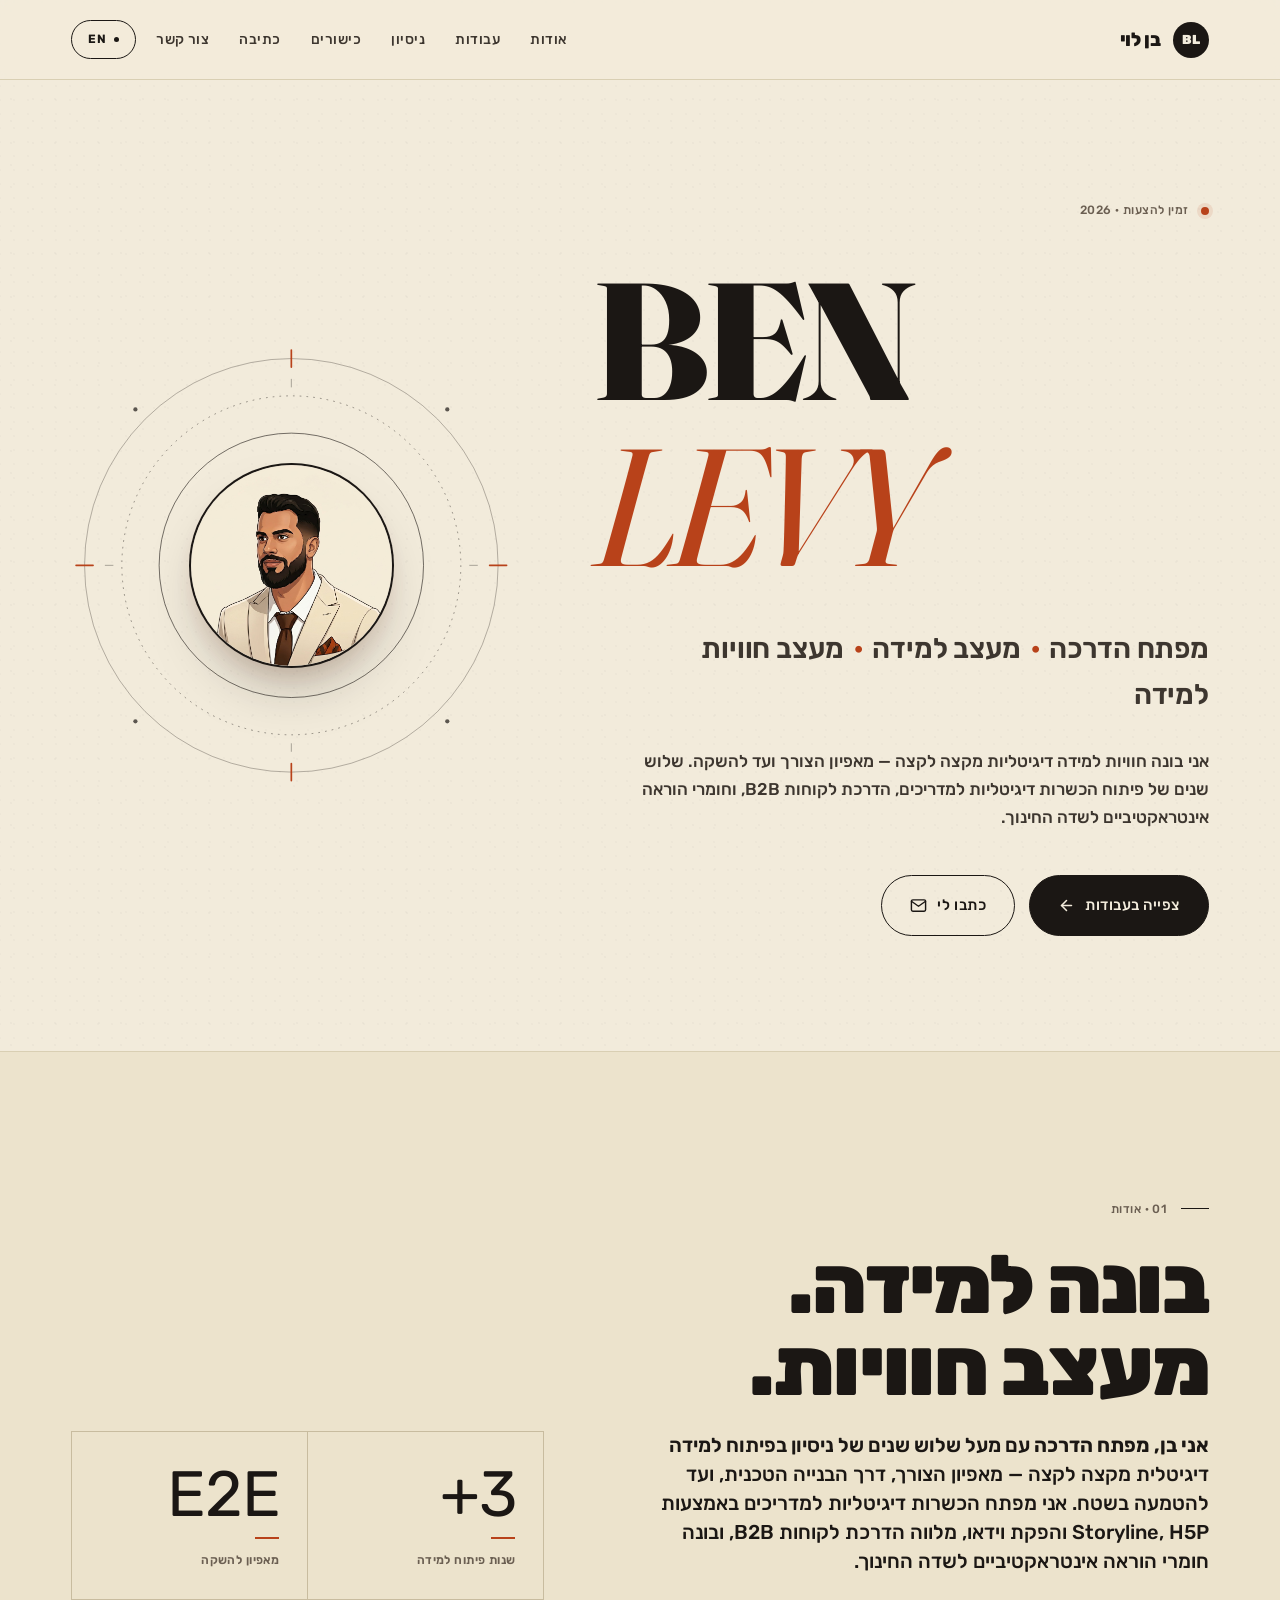
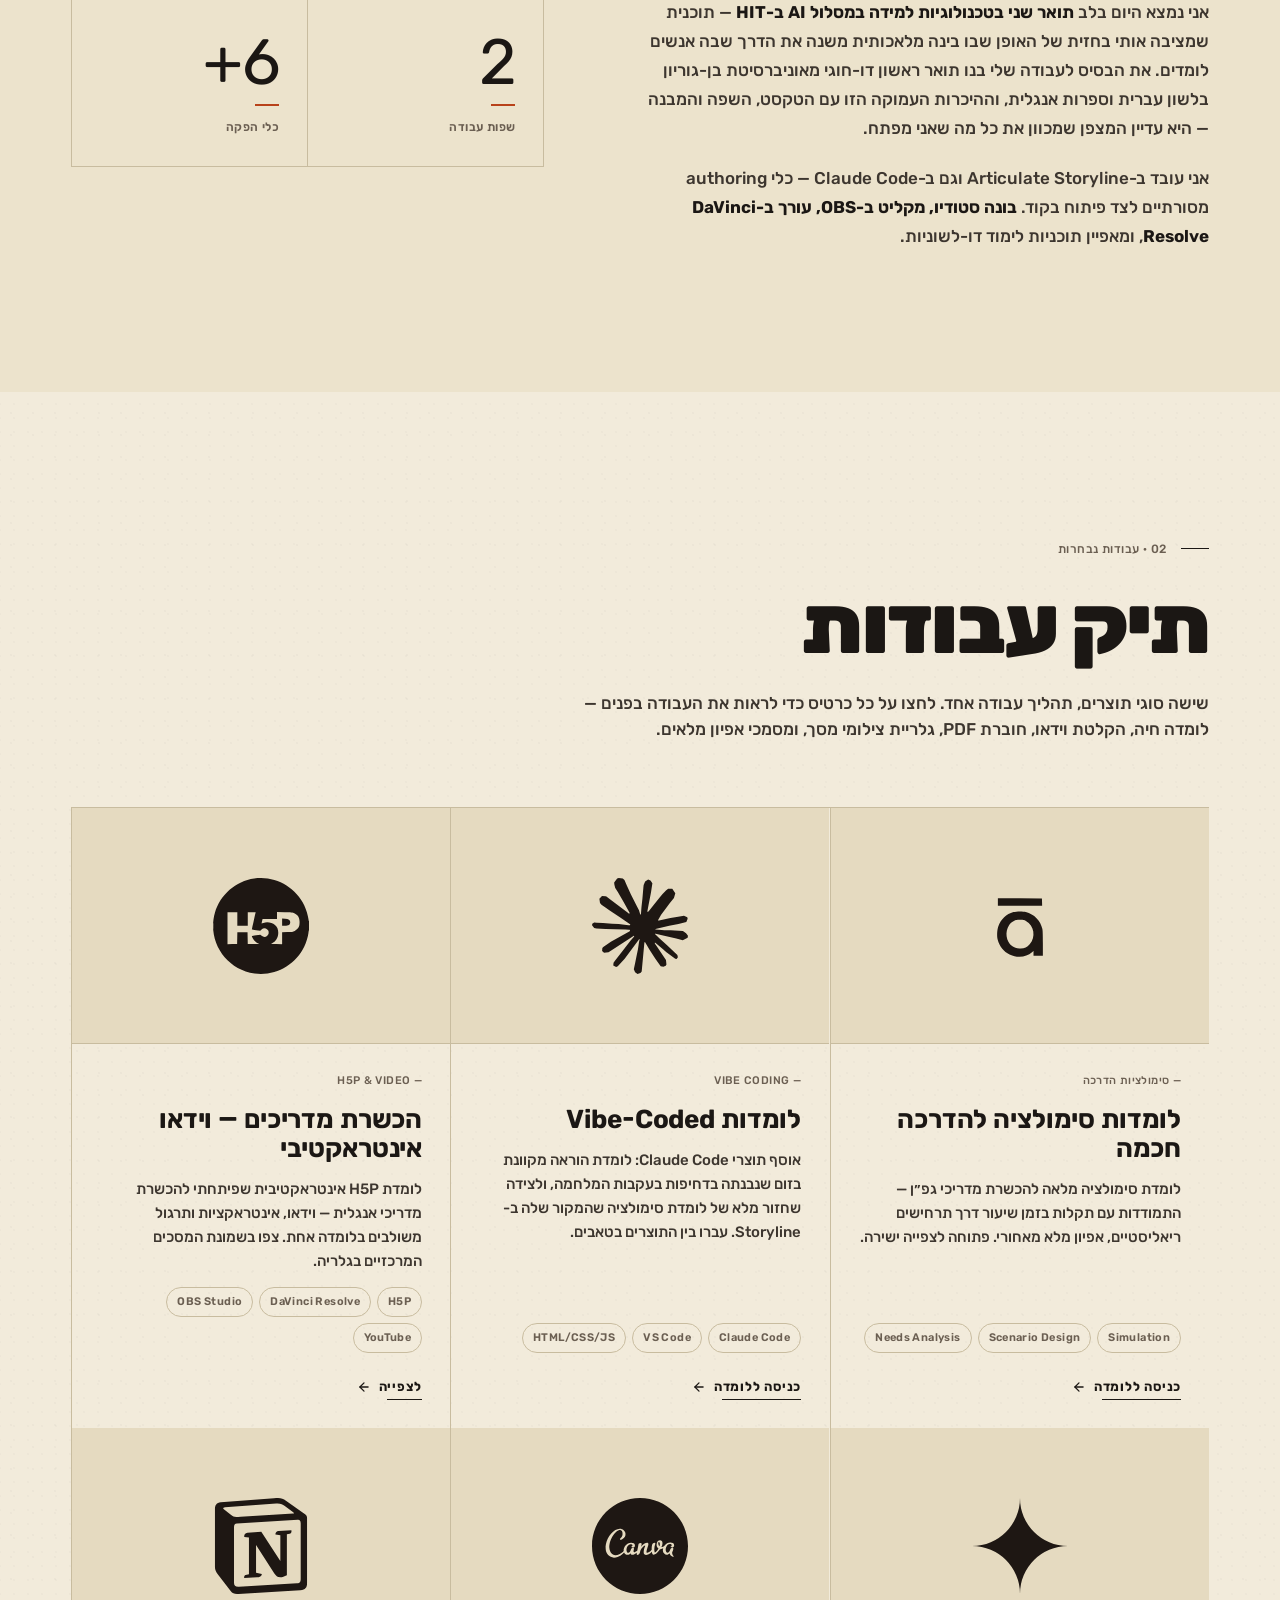
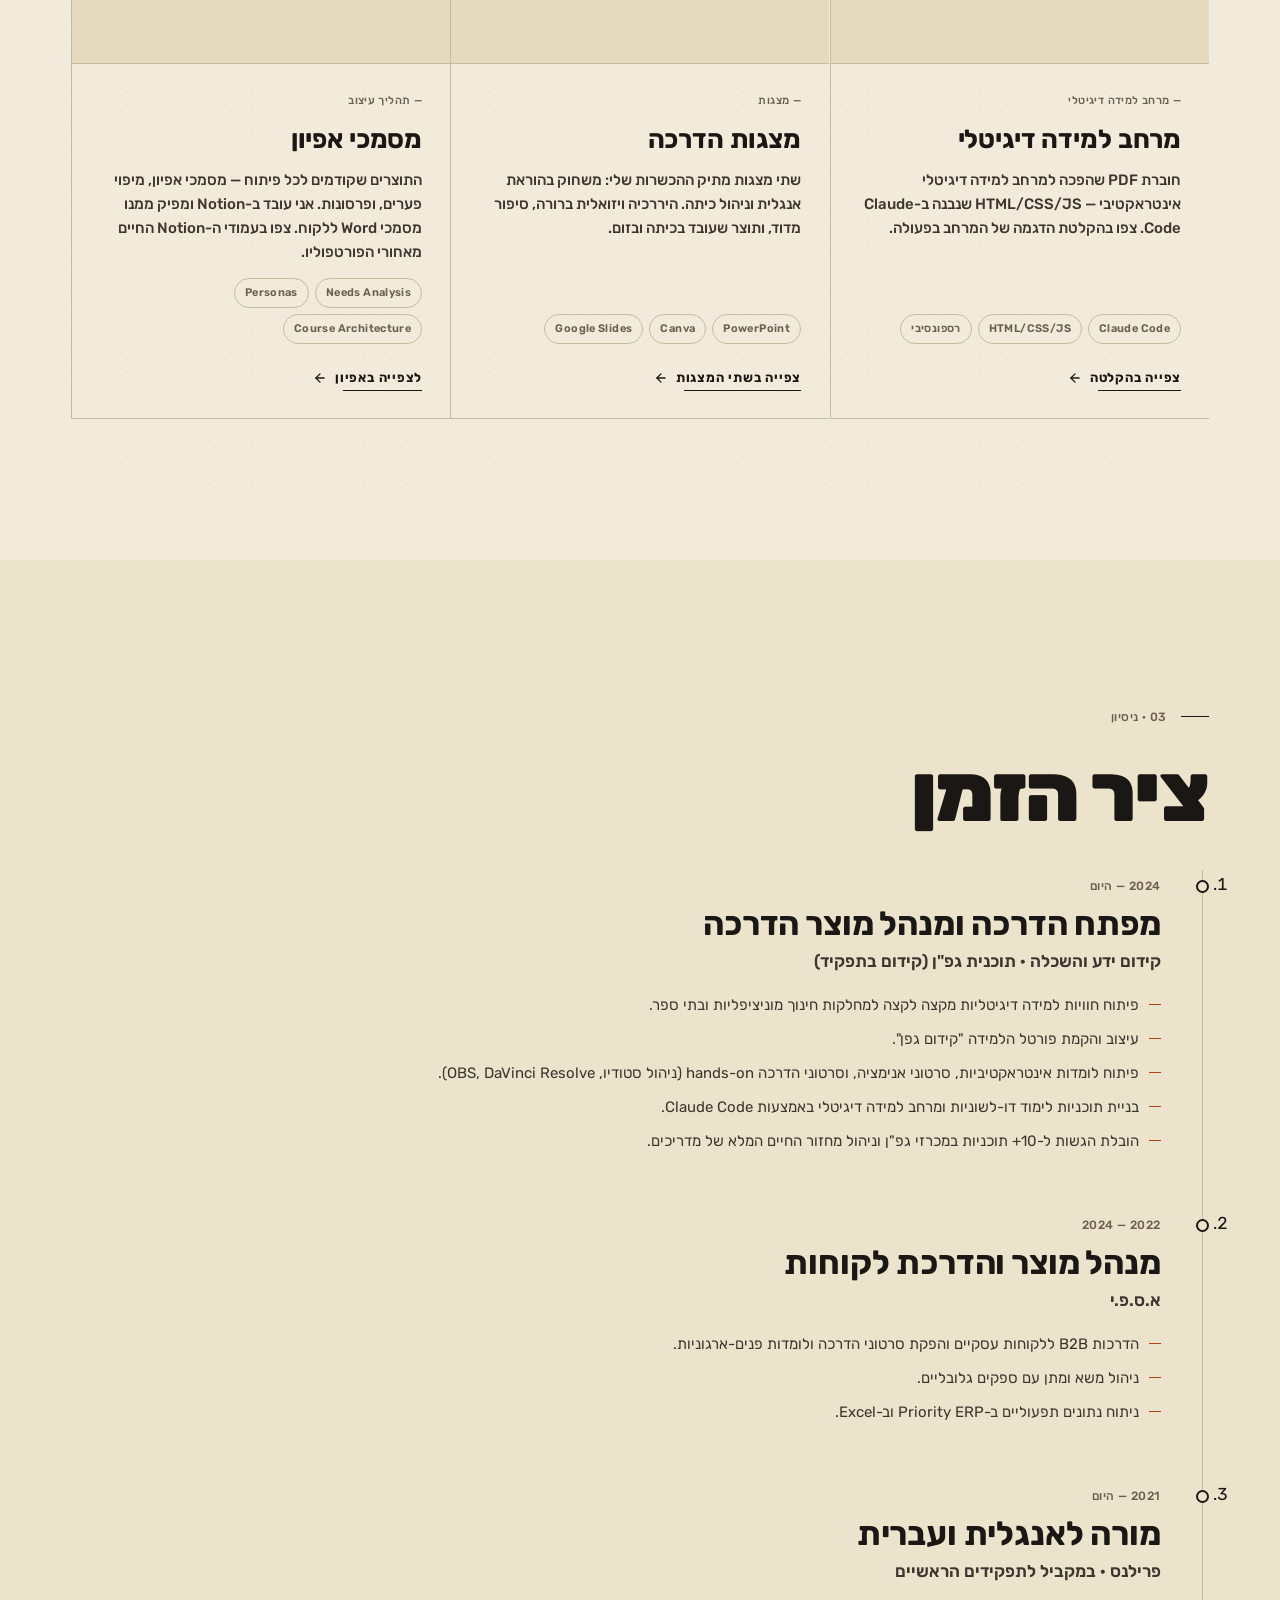
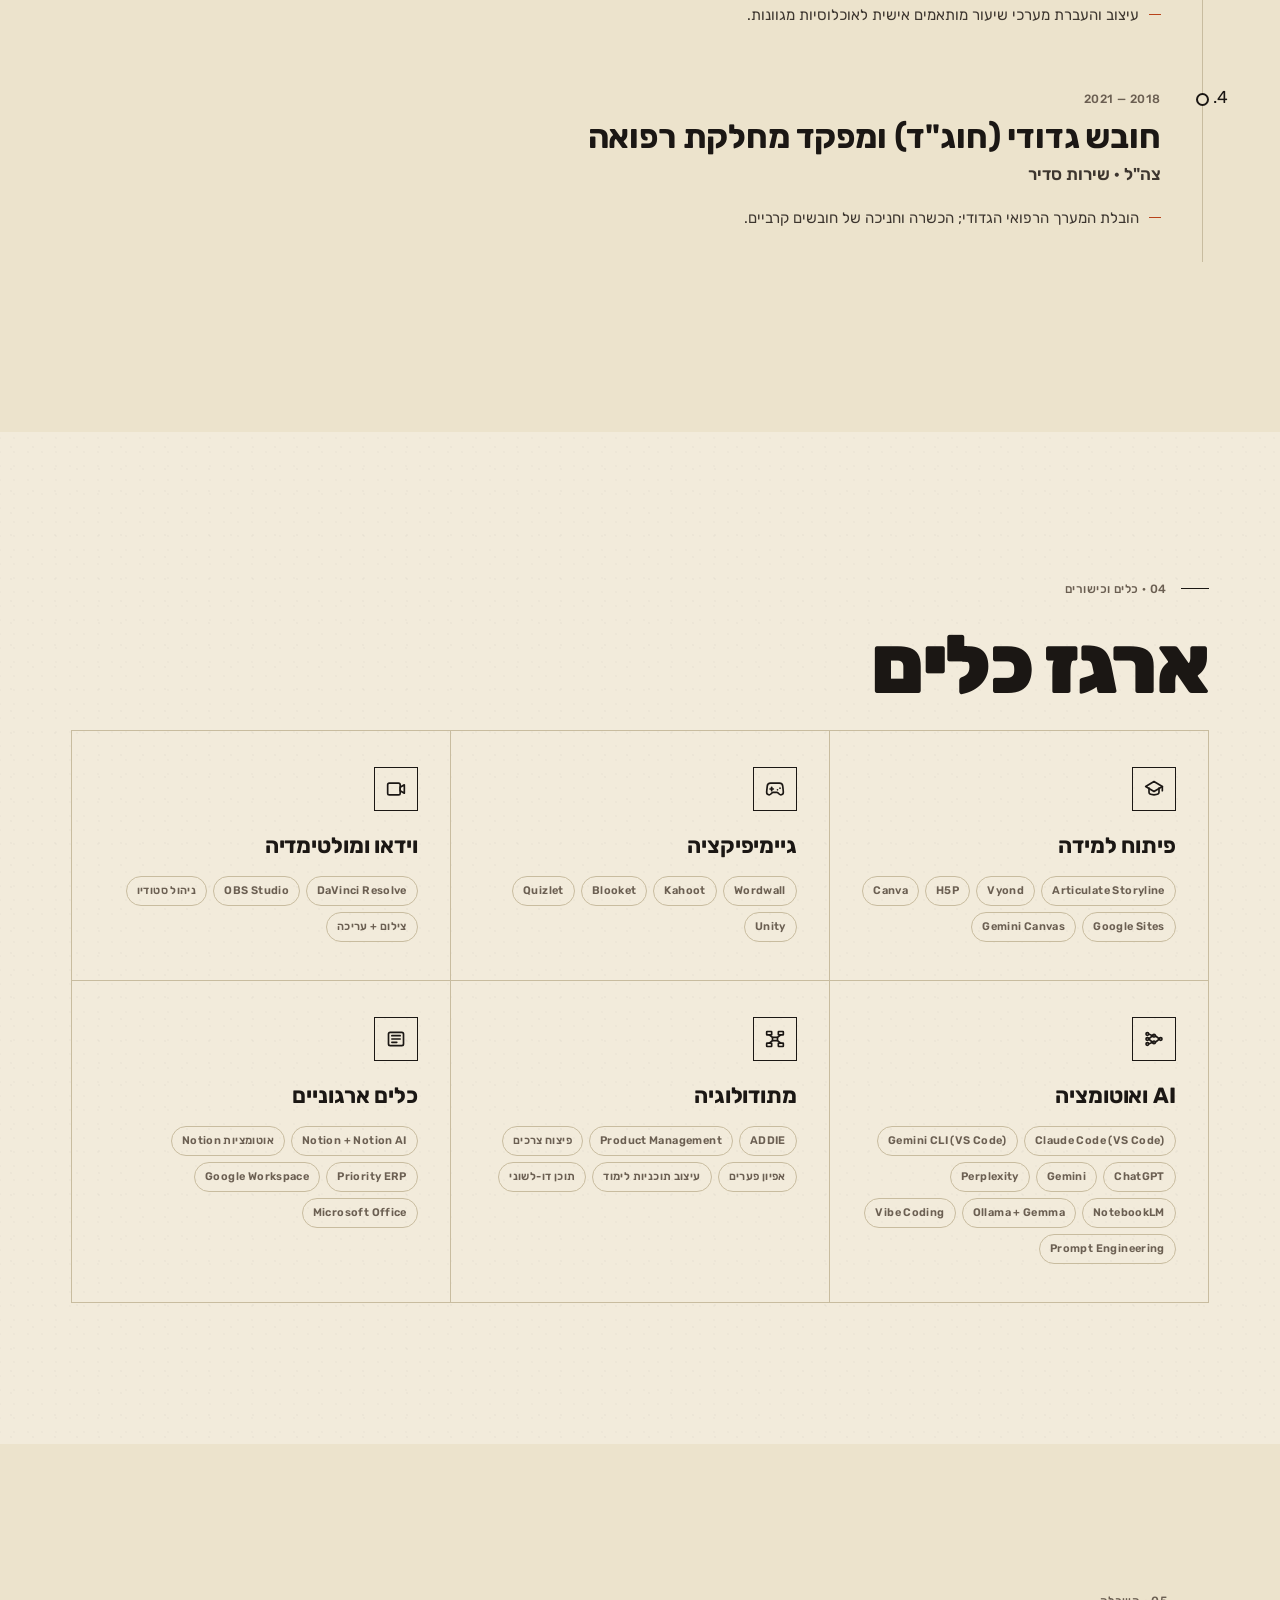
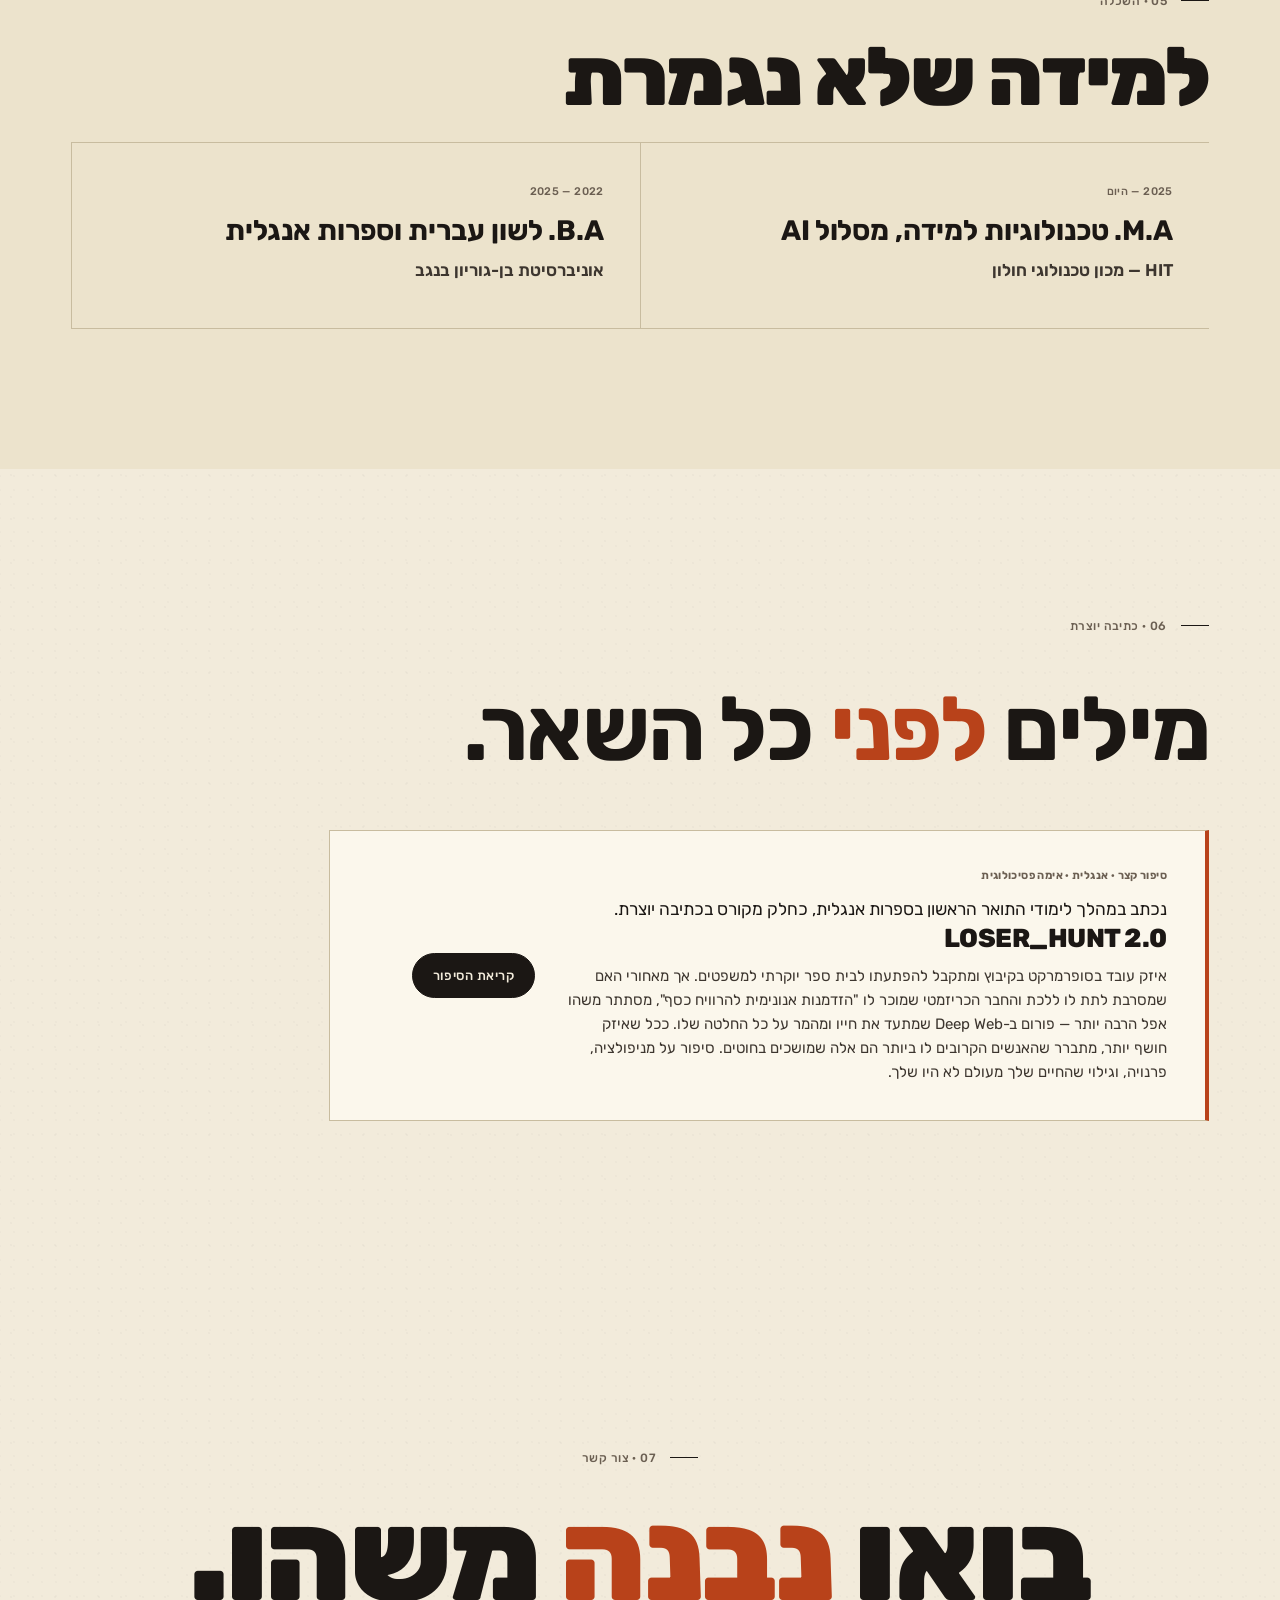
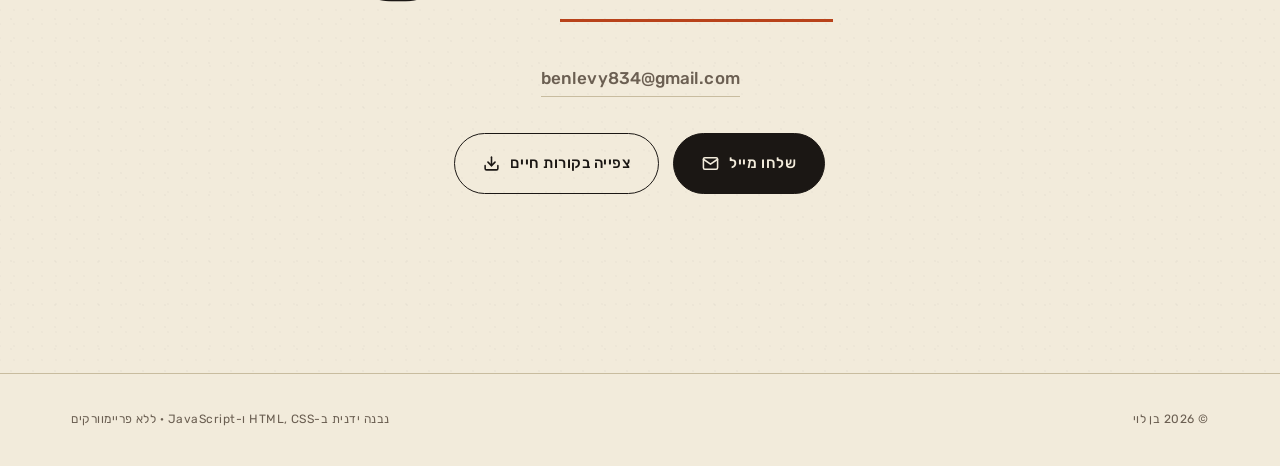
==== commit b2735b7d: "content: apply senior ID review — professional terminology fixes - Tagline: פדגוג→מעצב למידה, איש למ" ====
--- a/index.html
+++ b/index.html
@@ -65,7 +65,7 @@
             Ben <span class="accent" style="font-family: 'Fraunces', Georgia, serif; font-weight: 400; font-style: italic; color: var(--accent);">Levy</span>
           </h1>
           <p class="hero__tagline" data-reveal>
-            מפתח הדרכה <span class="dot">·</span> פדגוג <span class="dot">·</span> איש למידה
+            מפתח הדרכה <span class="dot">·</span> מעצב למידה <span class="dot">·</span> מעצב חוויות למידה
           </p>
           <p class="hero__lede" data-reveal>
             אני בונה חוויות למידה דיגיטליות מקצה לקצה — מאפיון הצורך ועד להשקה. שלוש שנים של פיתוח הכשרות דיגיטליות למדריכים, הדרכת לקוחות B2B, וחומרי הוראה אינטראקטיביים לשדה החינוך.
@@ -122,15 +122,15 @@
     <section class="section section--alt" id="about">
       <div class="container">
         <div class="section__eyebrow" data-reveal>01 · אודות</div>
-        <h2 class="section__title" data-reveal>בונה למידה.<br>מספר סיפורים.</h2>
+        <h2 class="section__title" data-reveal>בונה למידה.<br>מעצב חוויות.</h2>
 
         <div class="about__grid">
           <div class="about__text" data-reveal>
-            <p><strong>אני בן, מפתח הדרכה hands-on</strong> עם מעל שלוש שנים של ניסיון בפיתוח למידה דיגיטלית מקצה לקצה — מאפיון הצורך, דרך הבנייה הטכנית, ועד להטמעה בשטח. אני מפתח הכשרות דיגיטליות למדריכים באמצעות Storyline, H5P והפקת וידאו, מלווה הדרכת לקוחות B2B, ובונה חומרי הוראה אינטראקטיביים לשדה החינוך.</p>
+            <p><strong>אני בן, מפתח הדרכה</strong> עם מעל שלוש שנים של ניסיון בפיתוח למידה דיגיטלית מקצה לקצה — מאפיון הצורך, דרך הבנייה הטכנית, ועד להטמעה בשטח. אני מפתח הכשרות דיגיטליות למדריכים באמצעות Storyline, H5P והפקת וידאו, מלווה הדרכת לקוחות B2B, ובונה חומרי הוראה אינטראקטיביים לשדה החינוך.</p>
 
             <p>אני נמצא היום בלב <strong>תואר שני בטכנולוגיות למידה במסלול AI ב-HIT</strong> — תוכנית שמציבה אותי בחזית של האופן שבו בינה מלאכותית משנה את הדרך שבה אנשים לומדים. את הבסיס לעבודה שלי בנו תואר ראשון דו-חוגי מאוניברסיטת בן-גוריון בלשון עברית וספרות אנגלית, וההיכרות העמוקה הזו עם הטקסט, השפה והמבנה — היא עדיין המצפן שמכוון את כל מה שאני מפתח.</p>
 
-            <p>אני מרגיש בבית מול Articulate Storyline כמו מול טרמינל פתוח עם Claude Code. <strong>בונה סטודיו, מקליט ב-OBS, עורך ב-DaVinci Resolve</strong>, מאפיין תוכניות לימוד דו-לשוניות, ומנהל את מחזור החיים המלא של מדריכים — כי פיתוח למידה אמיתי הוא הכל ביחד.</p>
+            <p>אני עובד ב-Articulate Storyline וגם ב-Claude Code — כלי authoring מסורתיים לצד פיתוח בקוד. <strong>בונה סטודיו, מקליט ב-OBS, עורך ב-DaVinci Resolve</strong>, ומאפיין תוכניות לימוד דו-לשוניות.</p>
           </div>
 
           <div class="about__stats" data-reveal>
@@ -147,8 +147,8 @@
               <div class="stat__label">שפות עבודה</div>
             </div>
             <div class="stat">
-              <div class="stat__num">∞</div>
-              <div class="stat__label">סקרנות</div>
+              <div class="stat__num">6+</div>
+              <div class="stat__label">כלי הפקה</div>
             </div>
           </div>
         </div>
@@ -399,6 +399,19 @@
                   </button>
                 </div>
               </div>
+                  <div class="modal__pane-narrative">
+                    <p><strong>הפער:</strong> מדריכי אנגלית בתוכנית גפן התקשו ללמד לעומק את חוברות Elementary Reading. הכשרות זום לא הספיקו — זמינות נמוכה וקשב מוגבל.</p>
+                    <p><strong>הפתרון:</strong> פיתוח מהיר של לומדת וידאו אינטראקטיבי ב-H5P, הנשלחת כהכנה טרם מפגש חי. הלומדה מכסה את מבנה החוברת, שיטות הוראה (אלימינציה, מילות מפתח, עבודה קבוצתית), והטמעת משחוק בסיום.</p>
+                    <h5>סוגי אינטראקציות שבניתי</h5>
+                    <ul>
+                      <li>Multiple Choice לבדיקת הבנה מיידית</li>
+                      <li>True/False לווידוא רציונל המבנה</li>
+                      <li>Drag &amp; Drop להתאמת שלבי הוראה</li>
+                      <li>תרגול מיון קטגוריות (עובדה מול פרשנות)</li>
+                      <li>שכבות מידע צפות עם קישורים ל-Quizlet/Blooket</li>
+                    </ul>
+                    <p class="modal__video-caption">הלומדה עצמה חסויה בשל מגבלות אבטחת מידע — הגלריה מציגה שמונה מסכים מרכזיים.</p>
+                  </div>
                 </div>
                 <div class="modal__video-pane" data-video-pane="b2b-video">
                   <div class="modal__embed">
@@ -673,7 +686,7 @@
             <h3 class="timeline__role">מפתח הדרכה ומנהל מוצר הדרכה</h3>
             <div class="timeline__org">קידום ידע והשכלה · תוכנית גפ"ן (קידום בתפקיד)</div>
             <ul class="timeline__bullets">
-              <li>פיתוח חוויות למידה דיגיטליות מקצה לקצה ללקוחות ממשלתיים ובתי ספר.</li>
+              <li>פיתוח חוויות למידה דיגיטליות מקצה לקצה למחלקות חינוך מוניציפליות ובתי ספר.</li>
               <li>עיצוב והקמת פורטל הלמידה "קידום גפן".</li>
               <li>פיתוח לומדות אינטראקטיביות, סרטוני אנימציה, וסרטוני הדרכה hands-on (ניהול סטודיו, OBS, DaVinci Resolve).</li>
               <li>בניית תוכניות לימוד דו-לשוניות ומרחב למידה דיגיטלי באמצעות Claude Code.</li>
@@ -706,7 +719,7 @@
             <h3 class="timeline__role">חובש גדודי (חוג"ד) ומפקד מחלקת רפואה</h3>
             <div class="timeline__org">צה"ל · שירות סדיר</div>
             <ul class="timeline__bullets">
-              <li>פיקוד, הדרכה ואחריות על צוות — שם למדתי מה זה לתפעל ולהוביל תחת לחץ.</li>
+              <li>הובלת המערך הרפואי הגדודי; הכשרה וחניכה של חובשים קרביים.</li>
             </ul>
           </li>
         </ol>
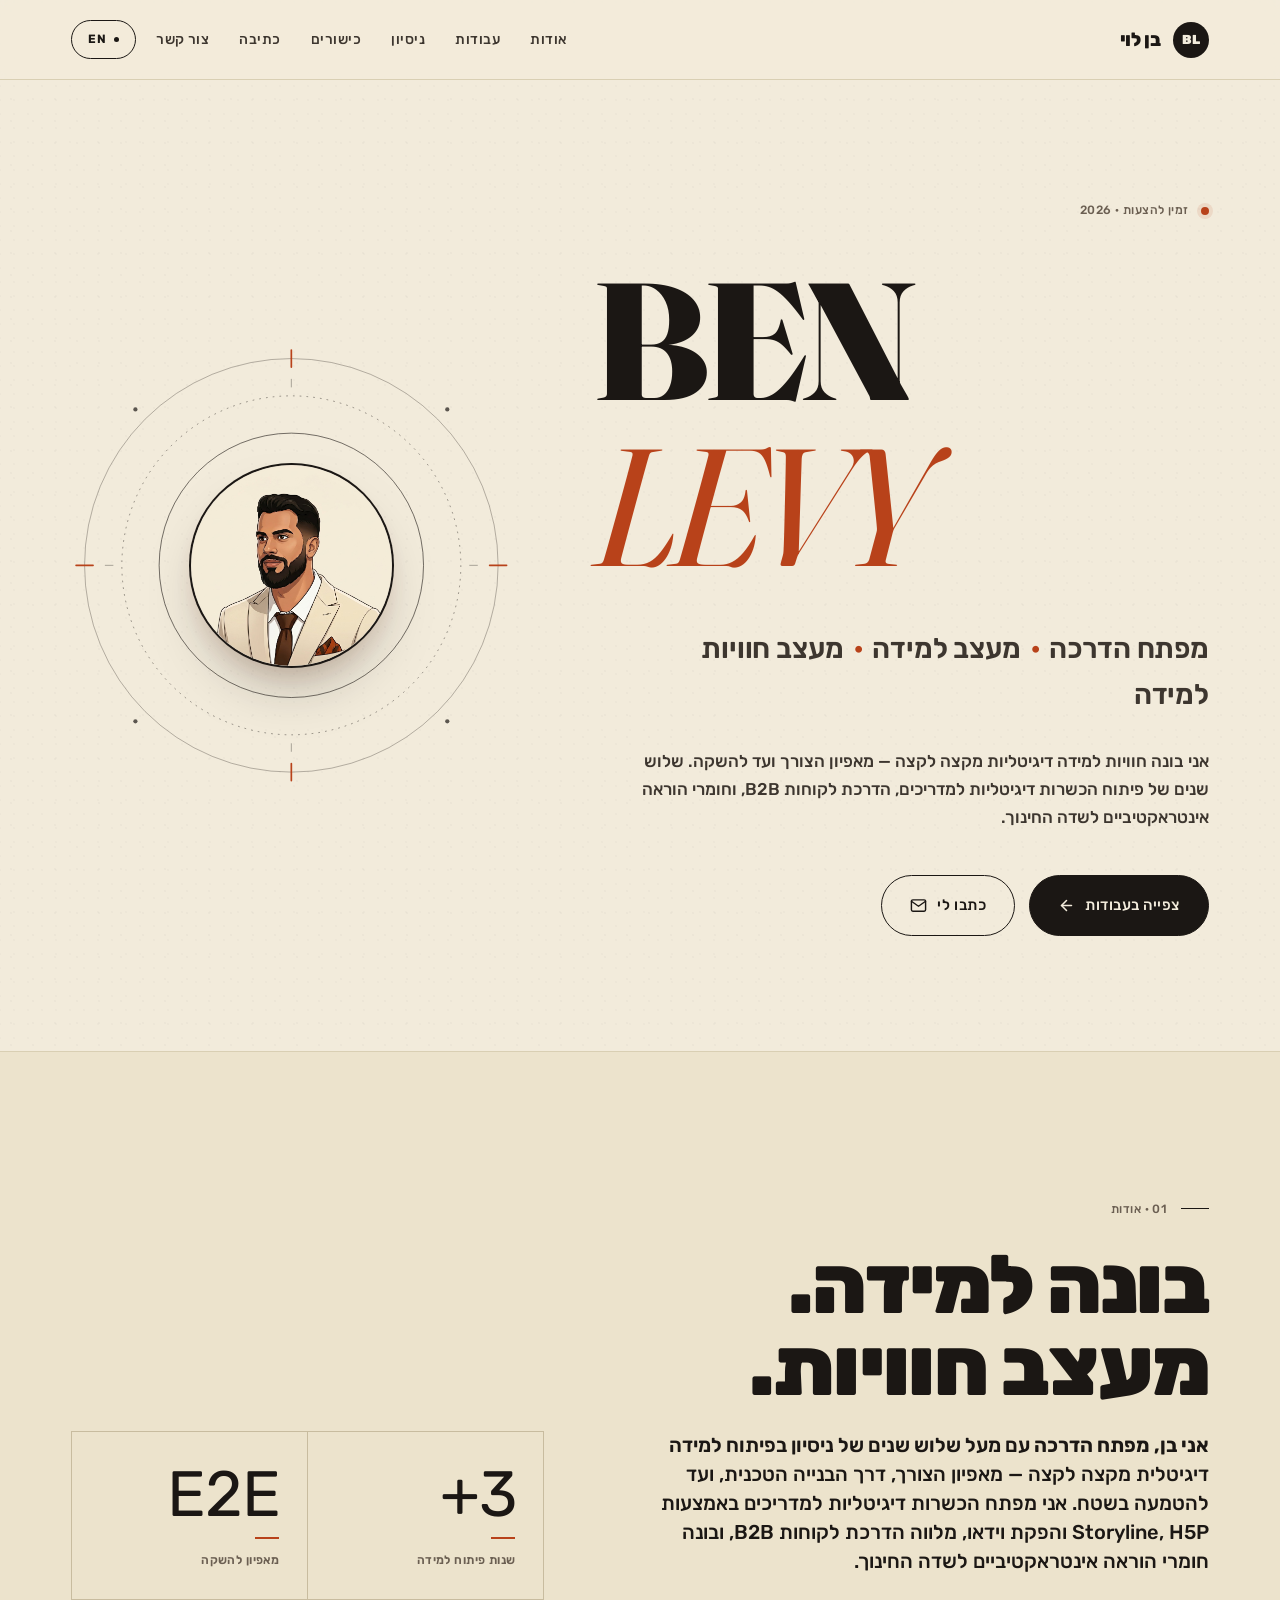
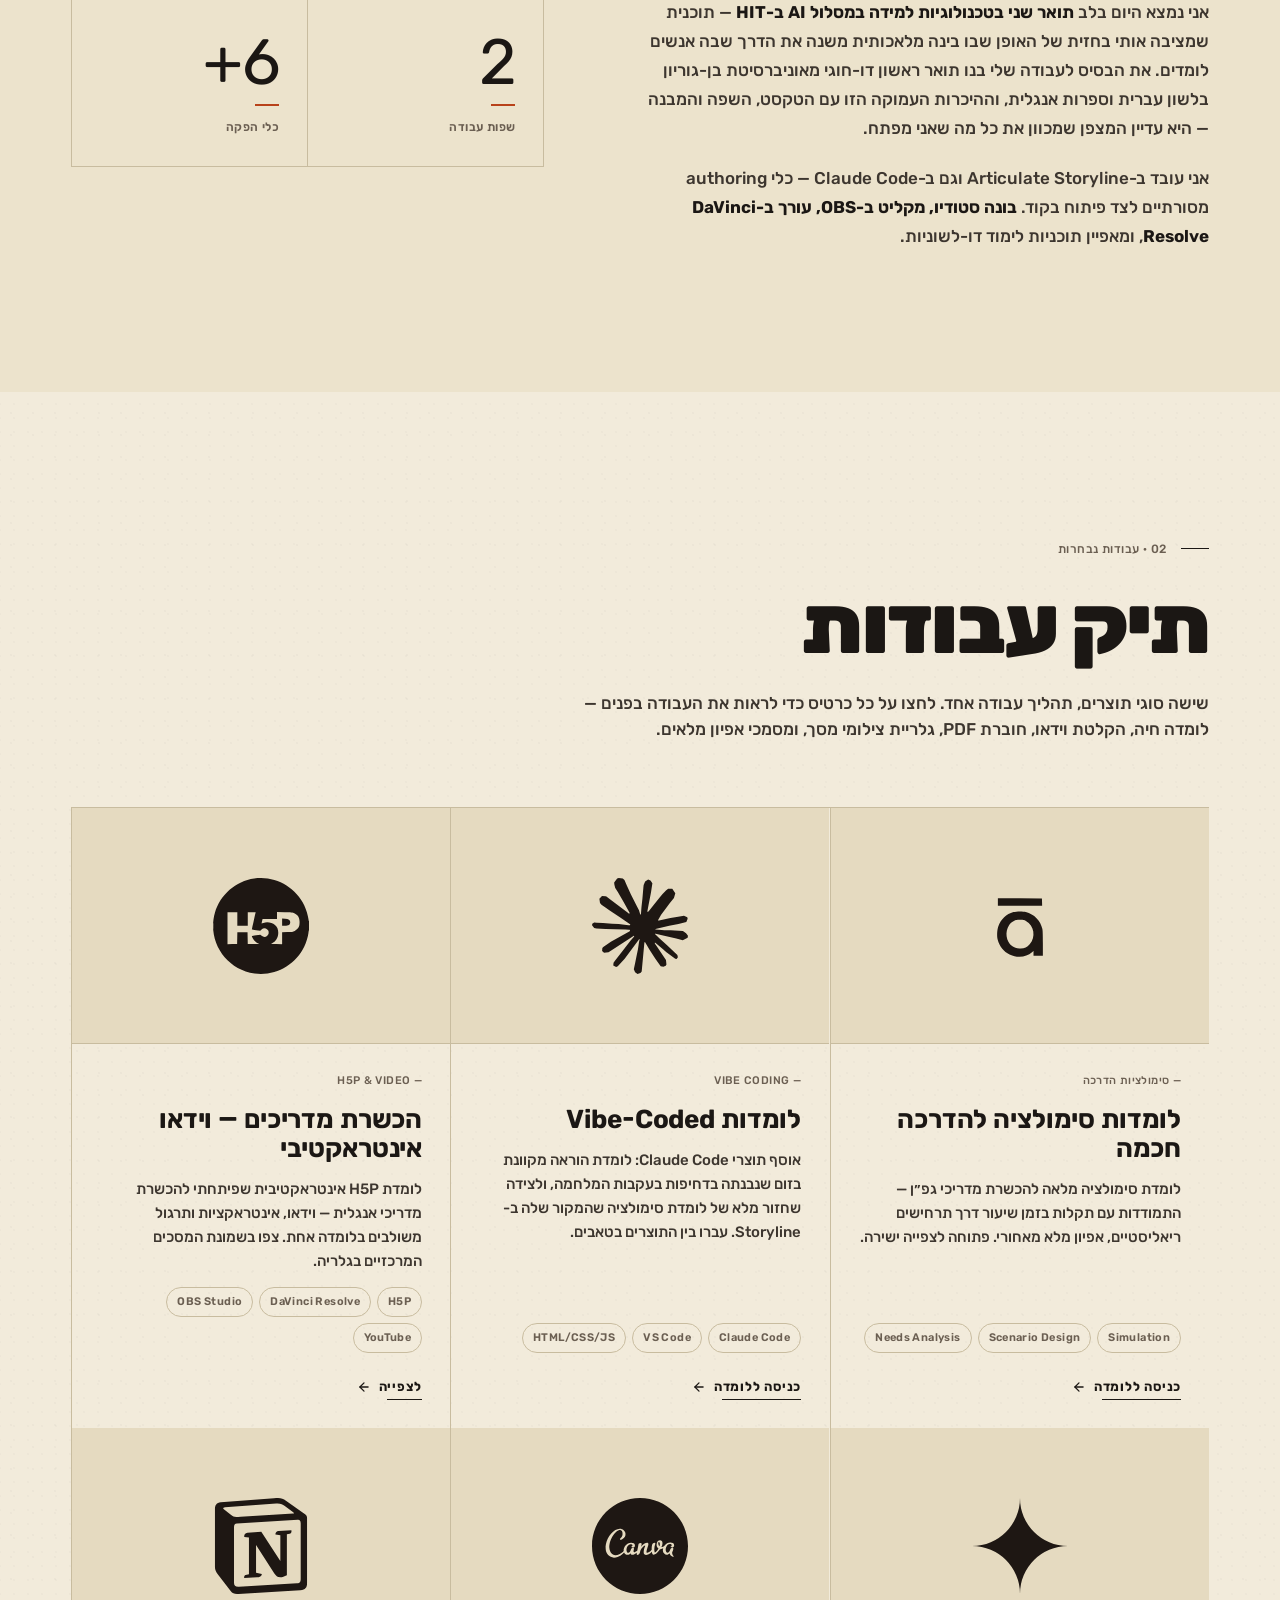
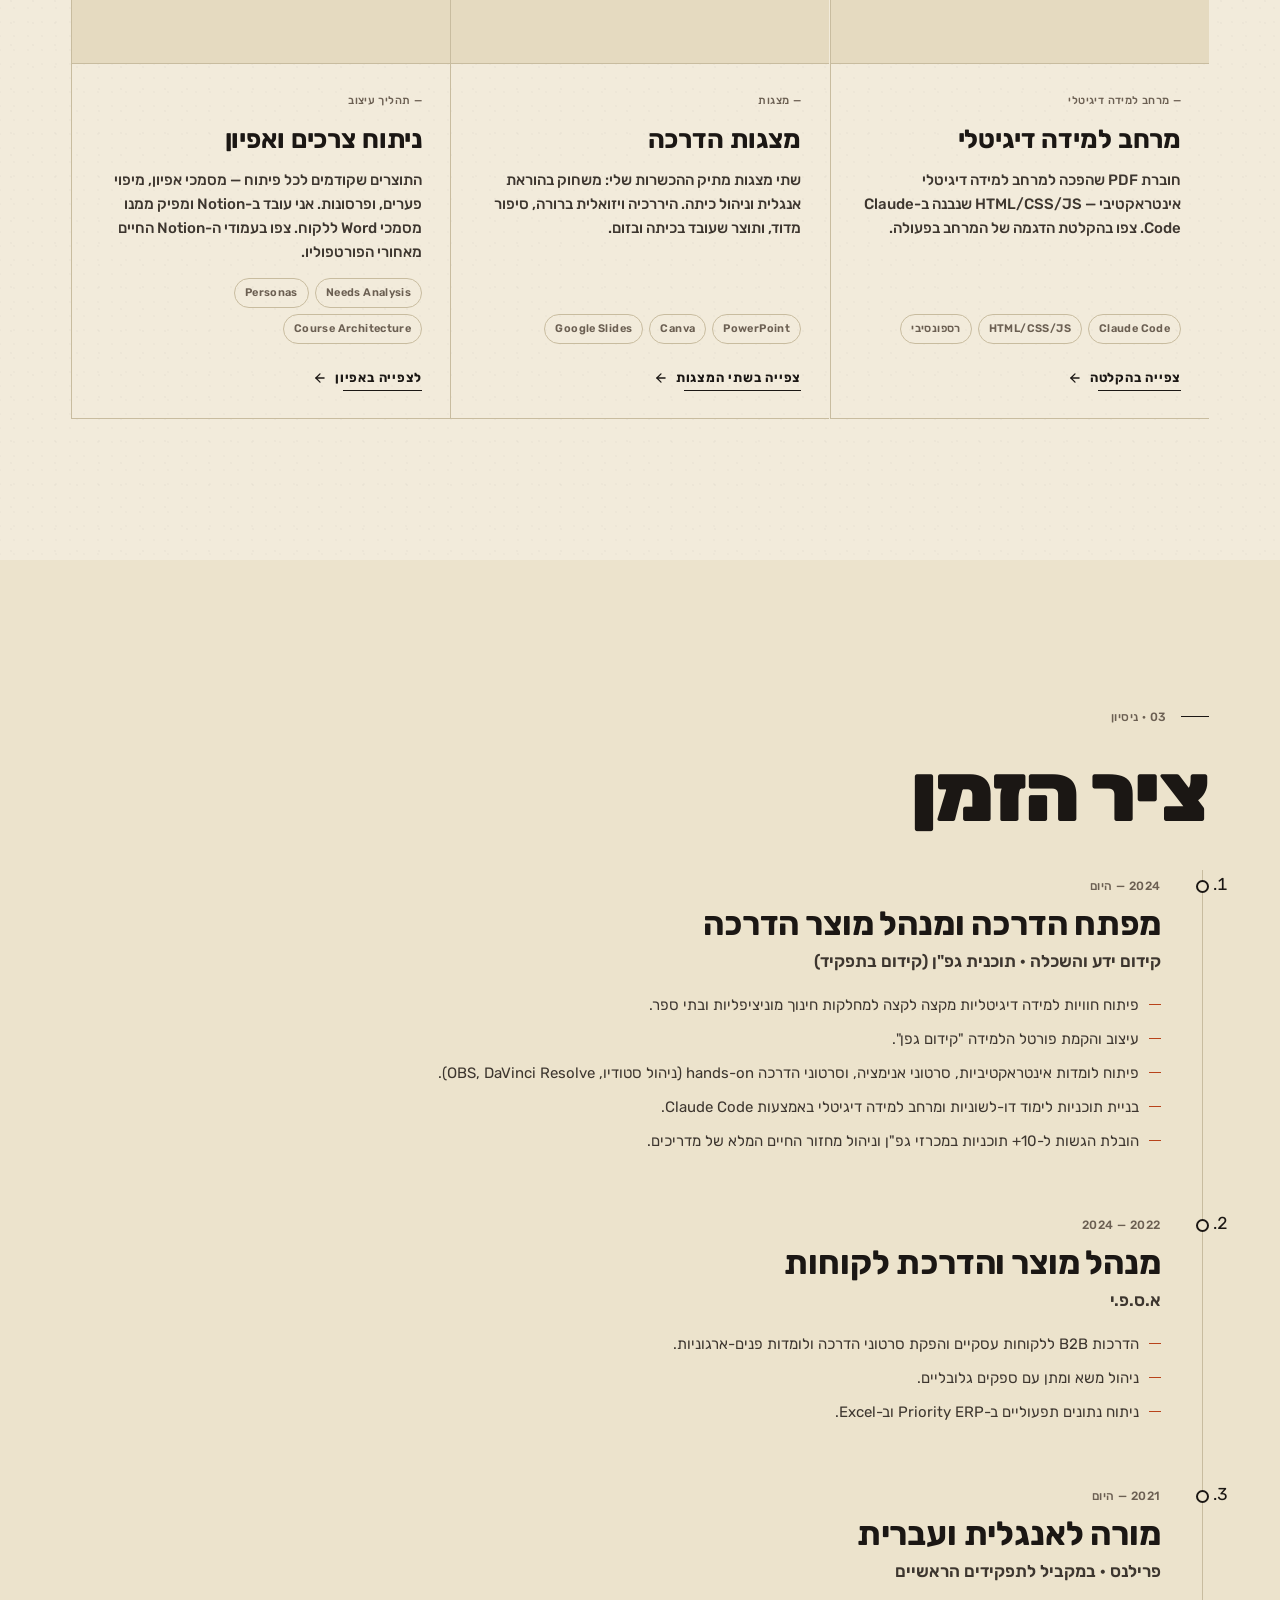
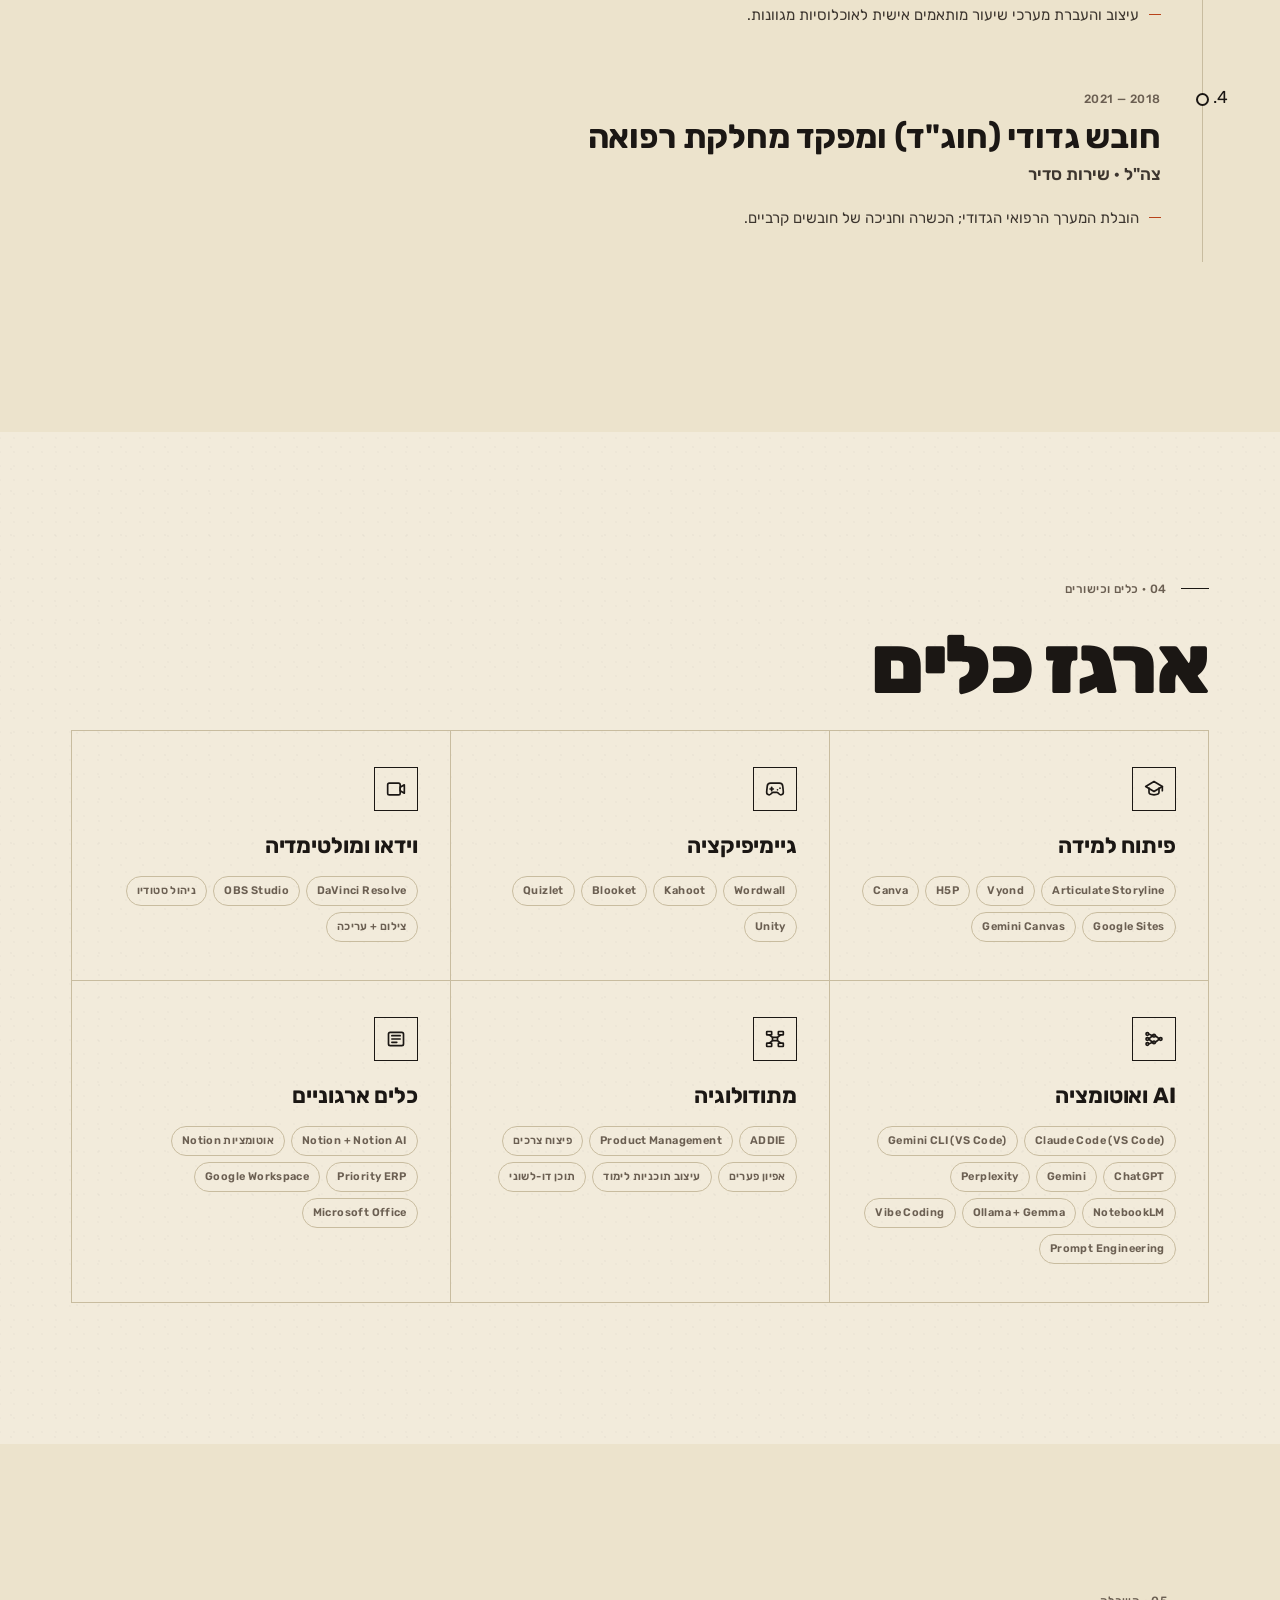
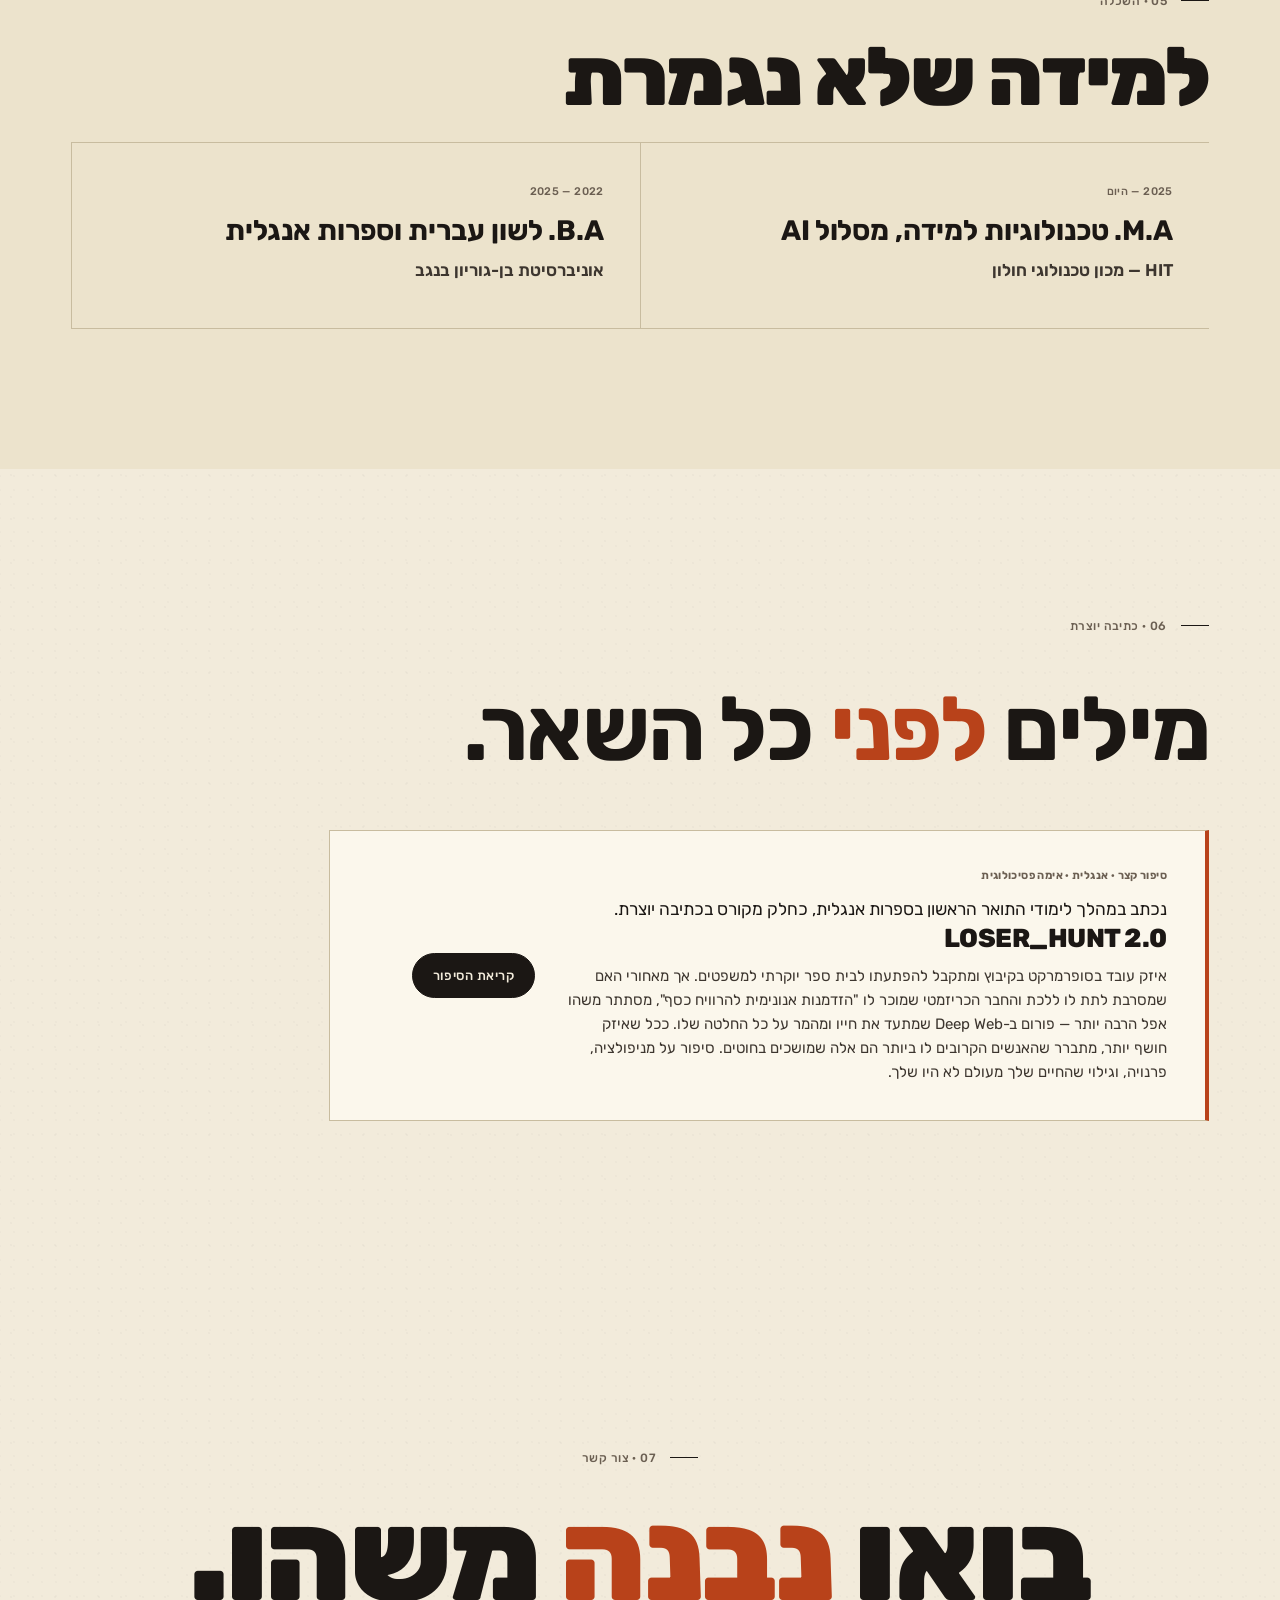
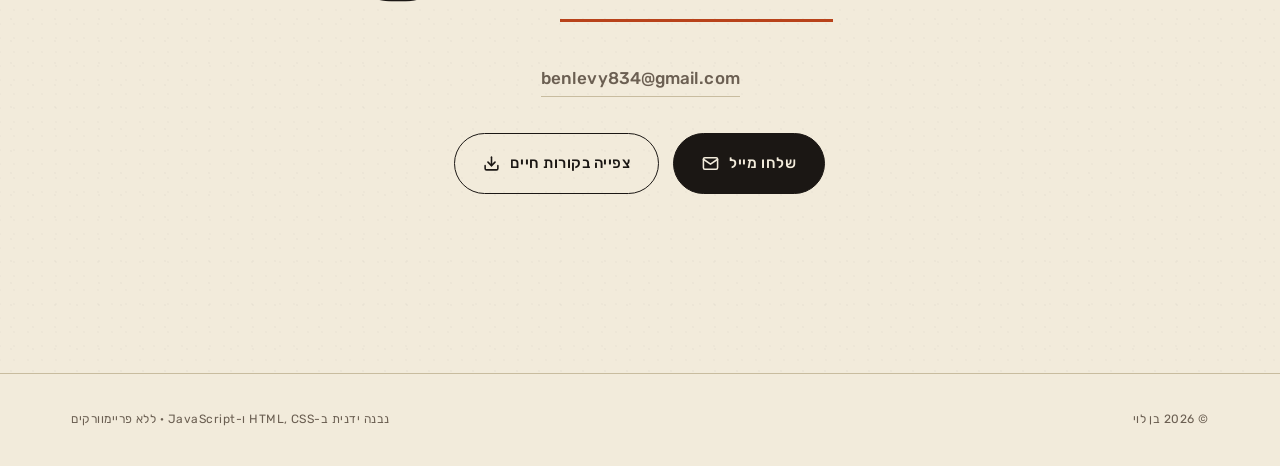
==== commit 6342c9c3: "content: professional ID terminology across all deliverable descriptions - Card 1: module structure " ====
--- a/index.html
+++ b/index.html
@@ -184,7 +184,7 @@
                 <li>כלים פדגוגיים קלאסיים לתקלה טכנולוגית</li>
                 <li>כלים טכנולוגיים לתקלה לא-טכנולוגית</li>
                 <li>סימולציות ויזואליות מבוססות מקרים אמיתיים</li>
-                <li>חיזוק תחושת שייכות ואחריות כנציג הארגון</li>
+                <li>סגירה: רפלקציה מקצועית ומיצוב זהות ארגונית</li>
               </ul>
               <h5>תהליך האפיון</h5>
               <p>הלומדה נבנתה אחרי אפיון מלא של הפער — זיהוי צרכים, מיפוי פערי תפיסה/ידע/מיומנות, הגדרת מטרות ביניים, ובניית פרסונות של המדריך האמיתי בשטח. מסמך האפיון המלא זמין להורדה.</p>
@@ -220,7 +220,7 @@
             data-tag="Vibe Coding"
             data-title="לומדות Vibe-Coded"
             data-tools="Claude Code|VS Code|HTML|CSS|JavaScript|Git"
-            data-detail="אוסף תוצרי Vibe Coding שבניתי ישירות ב-Claude Code — כל HTML/CSS/JS נכתב בעצמי (בליווי AI), כל פיקסל נשלט במדויק, והתוצאה עובדת בכל דפדפן ובכל גודל מסך. בלי קבצי פלט סגורים, בלי תלות בספק, בלי רישיונות. עברו בין התוצרים בטאבים שבראש החלון."
+            data-detail="אוסף תוצרי Vibe Coding שבניתי ישירות ב-Claude Code — כל HTML/CSS/JS נכתב בליווי AI, עם שליטה מלאה בקוד ובעיצוב. התוצאה עובדת בכל דפדפן ובכל גודל מסך. פלט HTML סטטי — ללא תלות בפלטפורמה, ניתן לפריסה בכל סביבה. עברו בין התוצרים בטאבים שבראש החלון."
             data-status="">
             <template data-embed>
               <style>
@@ -287,14 +287,14 @@
                 <h5>סימולציית גפ״ן — גרסת קוד מול גרסת Storyline</h5>
                 <p><strong>המבחן האמיתי:</strong> לקחתי את אותה לומדת סימולציה שמופיעה בכרטיס הראשון — זו שנבנתה ב-Storyline — ובניתי אותה מחדש מאפס בקוד טהור. אותה חוויה, אותו עיצוב, אותם תרחישים, בלי שום פלטפורמת authoring. פתחו את שני האקורדיונים למעלה והשוו את הקוד מול המקור.</p>
                 <h5>הסקיל שמתחיל מ-PowerPoint ומסתיים בלומדה בסגנון Storyline</h5>
-                <p>בנוסף לעבודה הידנית, פיתחתי <strong>סקיל אישי ב-Claude Code</strong> שמקבל קובץ PowerPoint, מנהל איתי שיח Vibe Coding על המבנה הפדגוגי והתרחישים, ובונה בסופו לומדה ב-HTML בסגנון סטוריליין — לא קובץ Storyline, אלא לומדה שמתנהגת ונראית כמו אחת. הסקיל הוא חלק מהגישה: כשהכלי הסטנדרטי איטי מדי, אני בונה לעצמי כלי טוב יותר.</p>
+                <p>בנוסף לעבודה הידנית, פיתחתי <strong>סקיל אישי ב-Claude Code</strong> שמקבל קובץ PowerPoint, מנהל איתי שיח Vibe Coding על המבנה הפדגוגי והתרחישים, ובונה בסופו לומדה ב-HTML בסגנון סטוריליין — לא קובץ Storyline, אלא לומדה שמתנהגת ונראית כמו אחת. הסקיל הוא חלק מהגישה: כשהכלי המסורתי לא מתאים לדרישות, אני מכיר אלטרנטיבות.</p>
                 <p>הגישה הזו מאפשרת לי לעקוף את המגבלות של פלטפורמות authoring מסורתיות — מהירות פיתוח גבוהה יותר, חופש עיצובי מלא, ושליטה טכנית עד לרמת האירוע בדף.</p>
               </section>
               <section data-narrative-for="online sim">
                 <h5>למה זה משמעותי</h5>
                 <ul>
                   <li>אפס רישיונות — התפוקה היא HTML סטטי</li>
-                  <li>רספונסיביות אמיתית, לא "תאימות"</li>
+                  <li>רספונסיביות מלאה לכל גודל מסך</li>
                   <li>עדכון תוכן ב-30 שניות דרך עריכת טקסט</li>
                   <li>כל שינוי עובר תחת Git — היסטוריה מלאה</li>
                   <li>פריסה מידית ל-GitHub Pages או לסביבת הלקוח</li>
@@ -507,7 +507,7 @@
               </div>
             </template>
             <template data-narrative>
-              <p>הפרויקט הזה מדגים מה שאני עושה טוב ביותר: לקחת תוצר סטטי (חוברת PDF מודפסת) ולהפוך אותו לחוויית למידה דיגיטלית חיה — לתלמיד וגם למורה. החוברת המקורית הייתה טובה, אבל נייר הוא קפוא. המרחב הדיגיטלי מאפשר ללמוד, לתרגל, ולעקוב אחר הלמידה בזמן אמת.</p>
+              <p>הפרויקט הזה מדגים מה שאני עושה טוב ביותר: לקחת תוצר סטטי (חוברת PDF מודפסת) ולהפוך אותו לחוויית למידה דיגיטלית חיה — לתלמיד וגם למורה. החוברת המקורית הייתה טובה, אבל חומר מודפס מוגבל ביכולת המעקב וההתאמה. המרחב הדיגיטלי מאפשר ללמוד, לתרגל, ולעקוב אחר הלמידה בזמן אמת.</p>
               <h5>צד התלמיד</h5>
               <ul>
                 <li>גישה אינטראקטיבית לכל הפרקים והסעיפים</li>
@@ -522,7 +522,7 @@
                 <li>ייצוא נתוני הכיתה כקובץ CSV לניתוח חיצוני</li>
               </ul>
               <h5>למה זה חשוב</h5>
-              <p>המרחב הזה מוכיח שגישת ה-Vibe Coding לא נשארת בתיאוריה — היא יוצרת תוצרים שלמים, שני-צדדיים (תלמיד + מורה), שנמצאים בשימוש אמיתי אצל לקוח אמיתי.</p>
+              <p>המרחב הזה משמש לקוח אמיתי — פתרון שלם שכולל צד-תלמיד וצד-מורה בסביבה דיגיטלית אחת.</p>
             </template>
             <div class="card__thumb card__thumb--brand">
               <img class="brand-mark" src="assets/img/logos/gemini.svg" alt="Google Gemini" loading="lazy">
@@ -577,7 +577,7 @@
             <template data-narrative>
               <p>כשאני בונה מצגת אני שואל קודם "מה הלומד צריך לזכור בסוף?" ורק אחר כך עובד לאחור — היררכיה, קצב, וחלוקת תוכן לשקופיות. המצגות שמוצגות כאן הן חלק מתיק ההכשרות הפנימיות שלי בקידום.</p>
               <h5>הכלי הנכון לכל תוכן</h5>
-              <p>שתי המצגות פה ממחישות החלטה מודעת: <strong>"משחוק בהוראה" נבנתה ב-Canva</strong> כי תוכן צבעוני, חוויתי ומשחקי דורש כלי שמתחנן לטמפלייטים גמישים, אייקונים, ואסתטיקה צעירה. <strong>"מהו ניהול כיתה" נבנתה ב-PowerPoint</strong> כי תוכן פדגוגי-עיוני, מובנה, ומקצועי דורש שליטה טיפוגרפית, עקביות, וגרסה שמייצרת תחושת הכשרה רשמית. הכלי הוא חלק מהמסר.</p>
+              <p>שתי המצגות פה ממחישות החלטה מודעת: <strong>"משחוק בהוראה" נבנתה ב-Canva</strong> כי תוכן צבעוני, חוויתי ומשחקי דורש כלי עם גמישות עיצובית גבוהה, אייקונים, ואסתטיקה צעירה. <strong>"מהו ניהול כיתה" נבנתה ב-PowerPoint</strong> כי תוכן פדגוגי-עיוני, מובנה, ומקצועי דורש שליטה טיפוגרפית, עקביות, וגרסה שמייצרת תחושת הכשרה רשמית. הכלי הוא חלק מהמסר.</p>
               <h5>הגישה שלי</h5>
               <ul>
                 <li>שקופית מאוזנת בצפיפות מידע — אינפורמטיבית מספיק כדי לשמש חומר חזרה עצמית, לא ריקה מדי כדי להיות חסרת תועלת מחוץ למפגש</li>
@@ -615,7 +615,7 @@
           <!-- Card 6 -->
           <article class="card" data-reveal data-card
             data-tag="Design Process"
-            data-title="מסמכי אפיון"
+            data-title="ניתוח צרכים ואפיון"
             data-tools="Needs Analysis|Gap Mapping|Personas|Success Metrics|Course Architecture"
             data-detail="החלק שלא רואים במוצר הסופי, אבל בלעדיו שום דבר לא עובד. כל לומדה שאני בונה מתחילה ממסמך אפיון — זיהוי פער, מיפוי צרכים, בניית פרסונות, והגדרת מטרות ביניים. אני עובד ב-Notion ככלי האפיון המרכזי שלי, ומפיק ממנו את מסמכי ה-Word שמוצגים ללקוחות.">
             <template data-embed>
@@ -633,7 +633,7 @@
               </div>
             </template>
             <template data-narrative>
-              <p>לפני שאני נוגע ב-Storyline, ב-H5P או ב-Claude Code — אני כותב. מסמך אפיון טוב הוא ההבדל בין לומדה שעושה רושם ללומדה שפותרת בעיה אמיתית. כל פרויקט בפורטפוליו שלי מגיע עם מסמך כזה מאחוריו.</p>
+              <p>לפני שאני נוגע ב-Storyline, ב-H5P או ב-Claude Code — אני כותב. ניתוח צרכים ואפיון טוב הוא ההבדל בין תוצר אטרקטיבי לתוצר שמשיג את מטרות הלמידה. כל פרויקט בפורטפוליו שלי מגיע עם מסמך כזה מאחוריו.</p>
               <h5>המבנה שלי לכל אפיון</h5>
               <ul>
                 <li><strong>רקע ארגוני</strong> — מה הלקוח עושה, ואיך הוא מרוויח</li>
@@ -654,7 +654,7 @@
             </div>
             <div class="card__body">
               <span class="card__tag">תהליך עיצוב</span>
-              <h3 class="card__title">מסמכי אפיון</h3>
+              <h3 class="card__title">ניתוח צרכים ואפיון</h3>
               <p class="card__desc">התוצרים שקודמים לכל פיתוח — מסמכי אפיון, מיפוי פערים, ופרסונות. אני עובד ב-Notion ומפיק ממנו מסמכי Word ללקוח. צפו בעמודי ה-Notion החיים מאחורי הפורטפוליו.</p>
               <div class="chips">
                 <span class="chip">Needs Analysis</span>
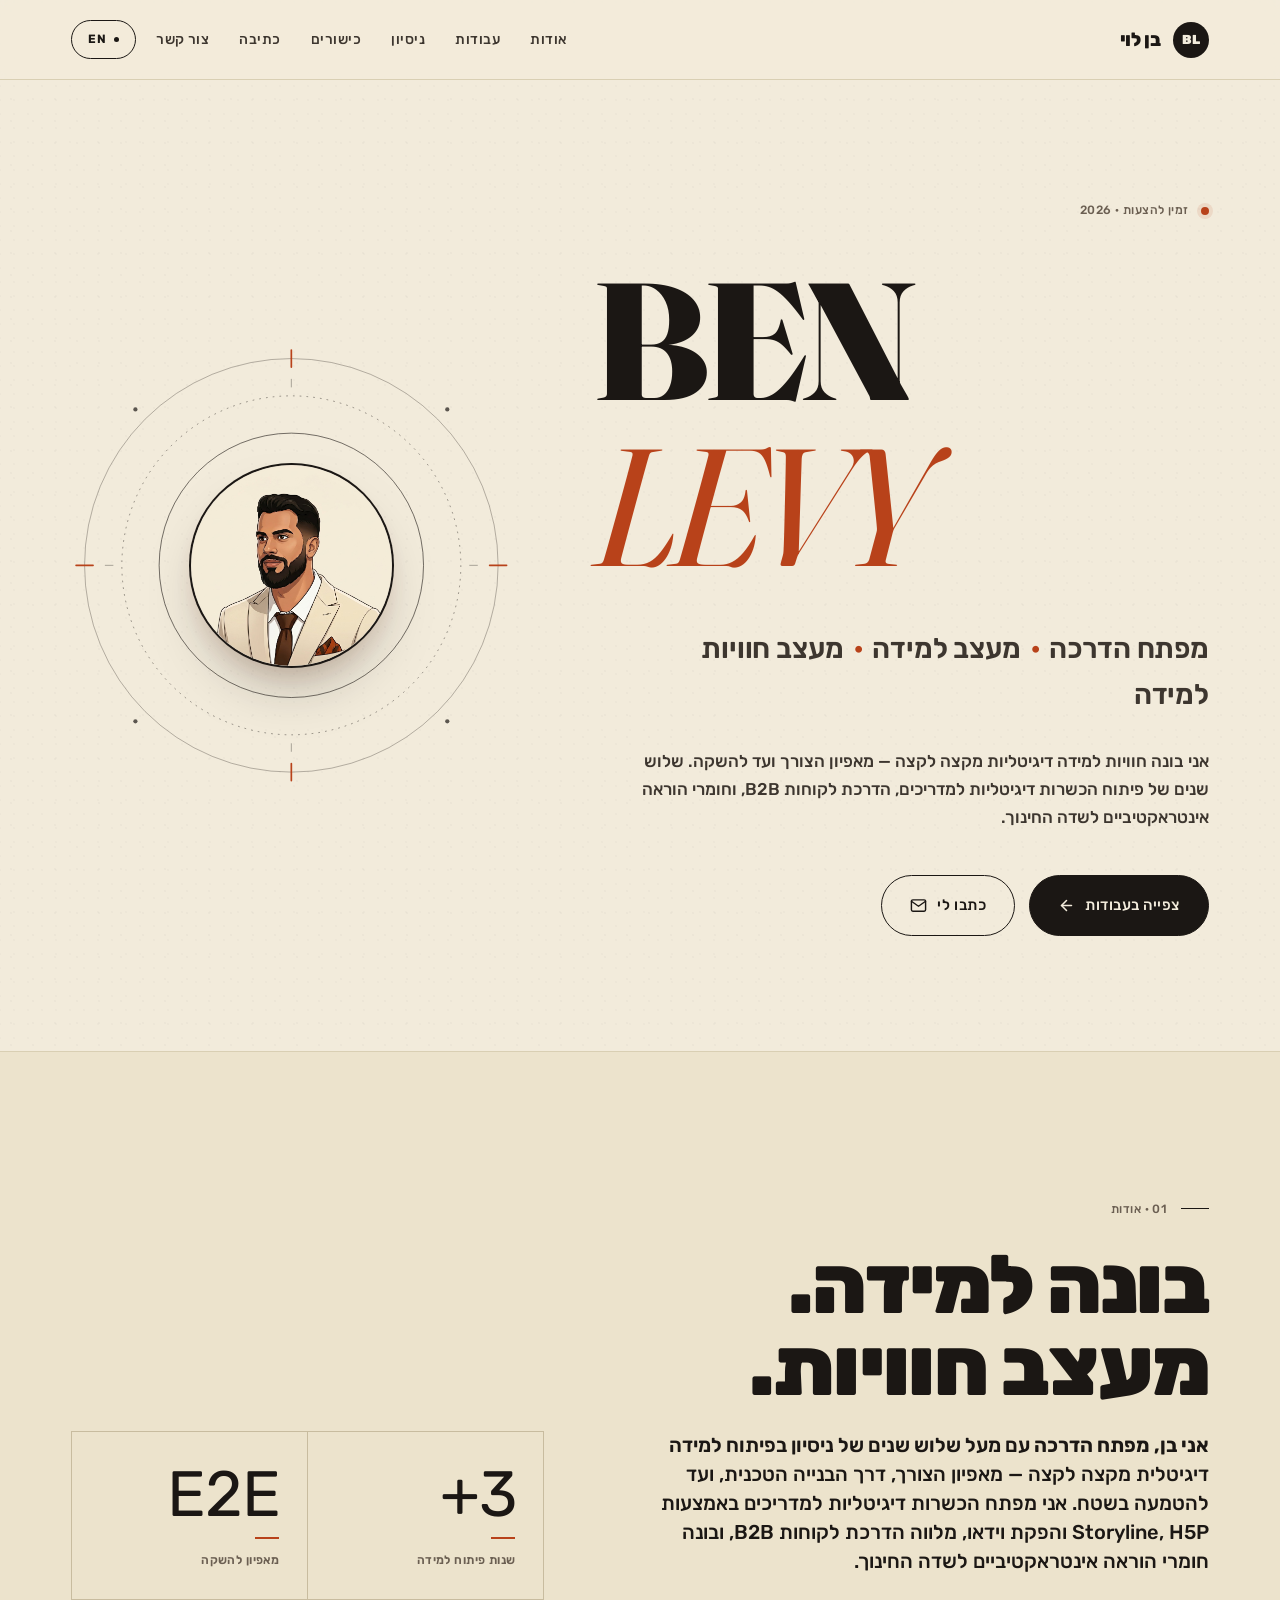
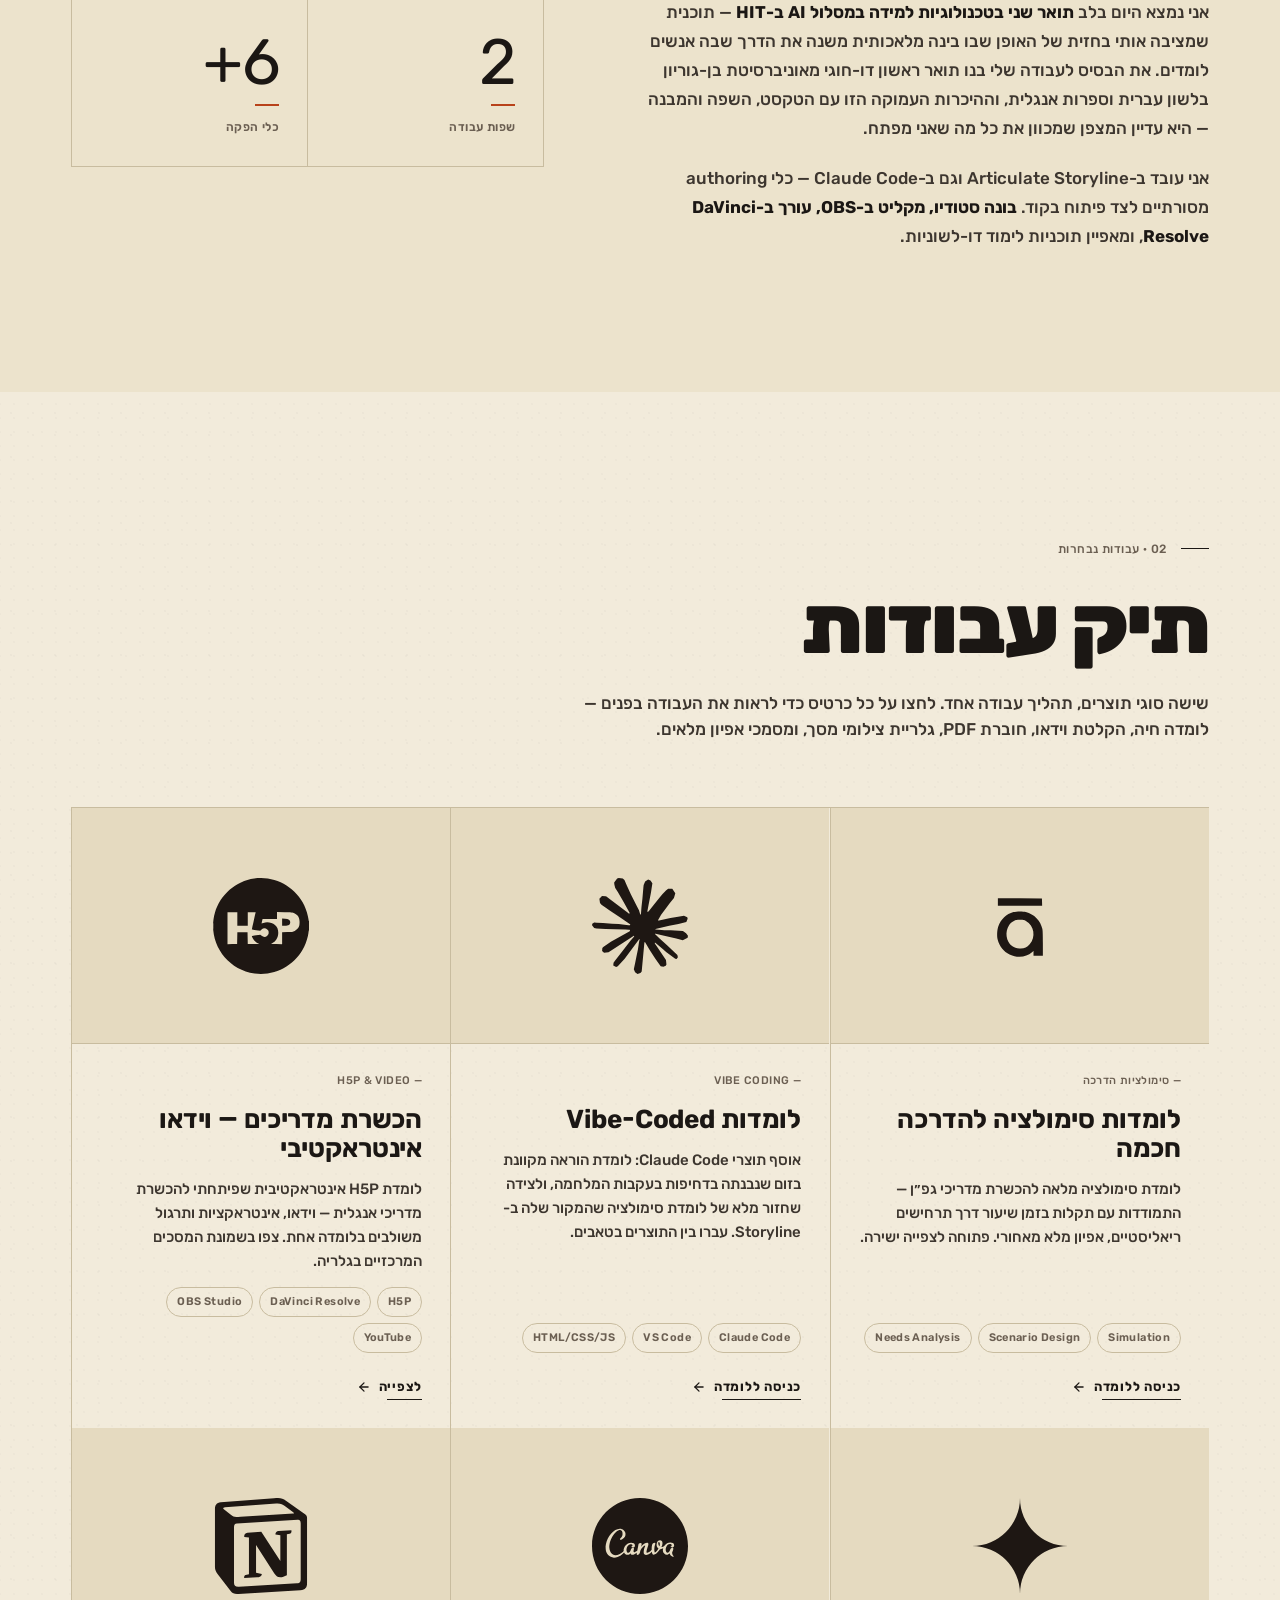
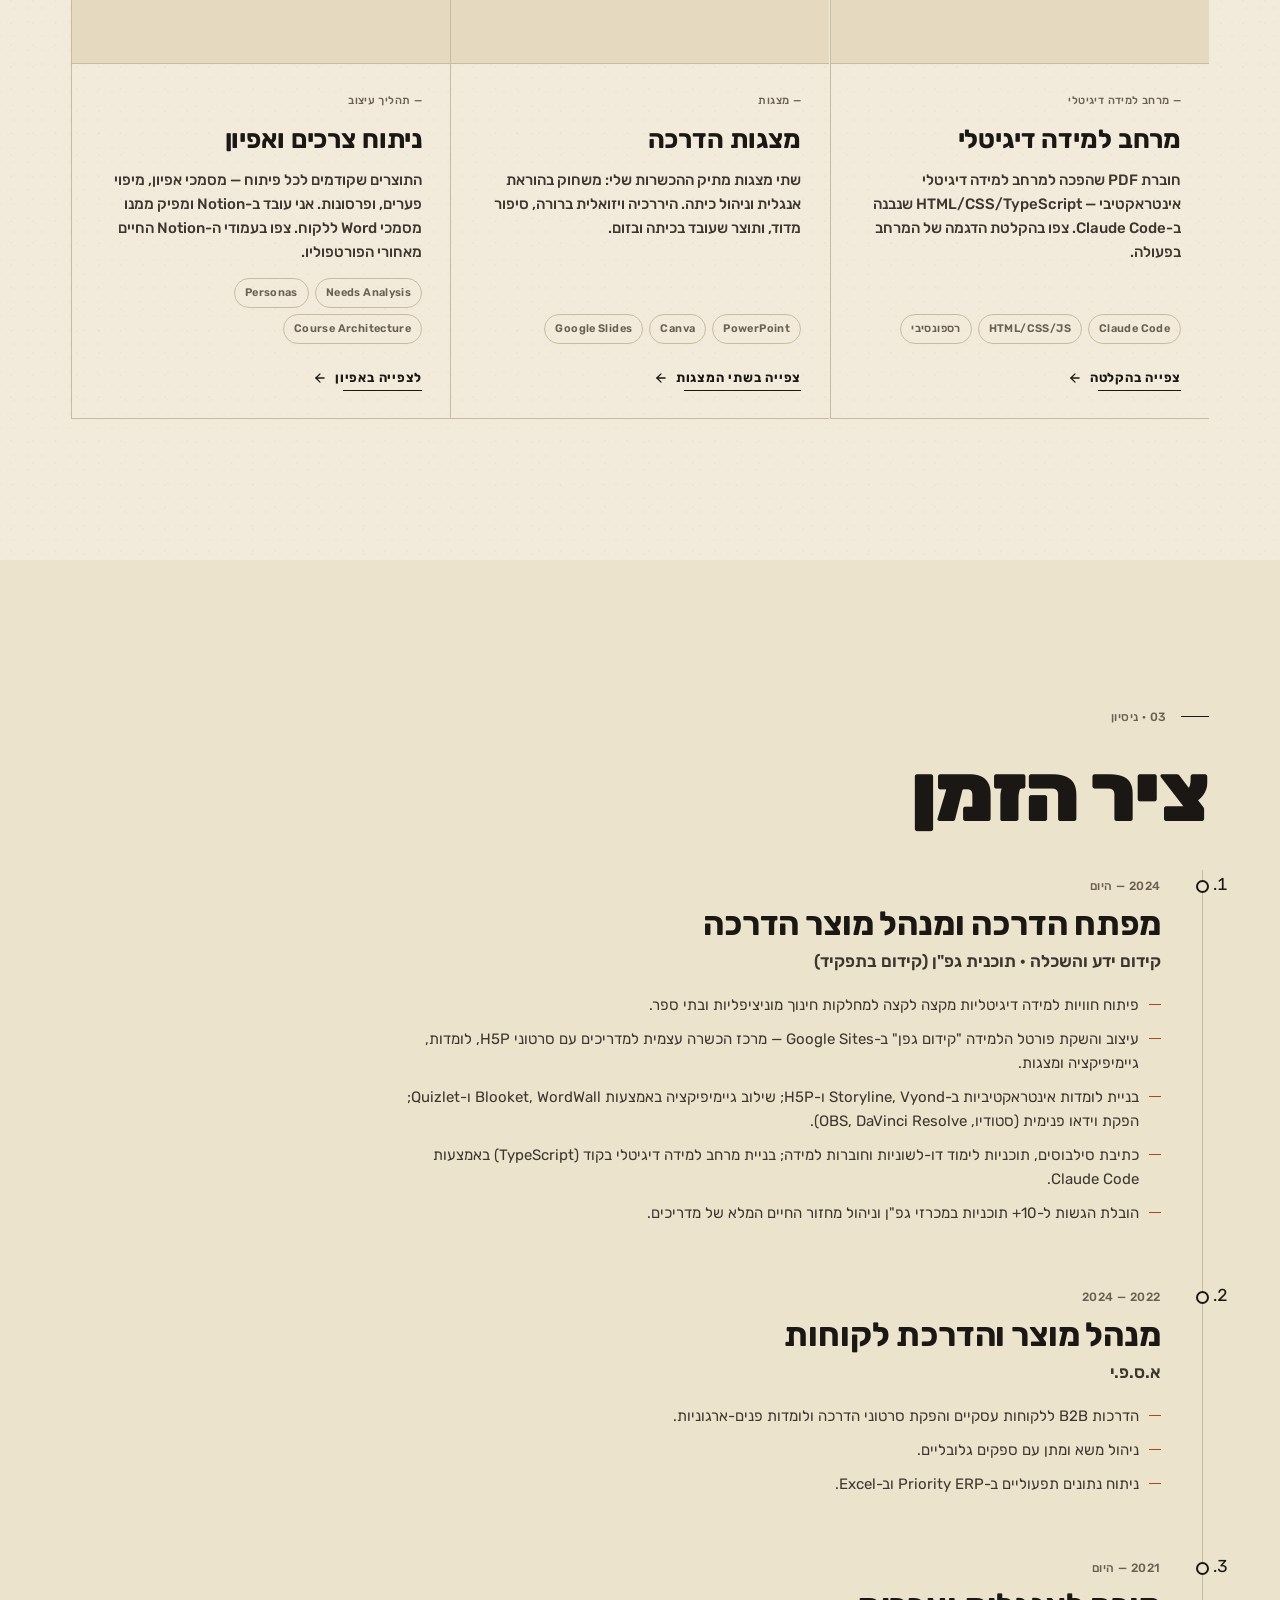
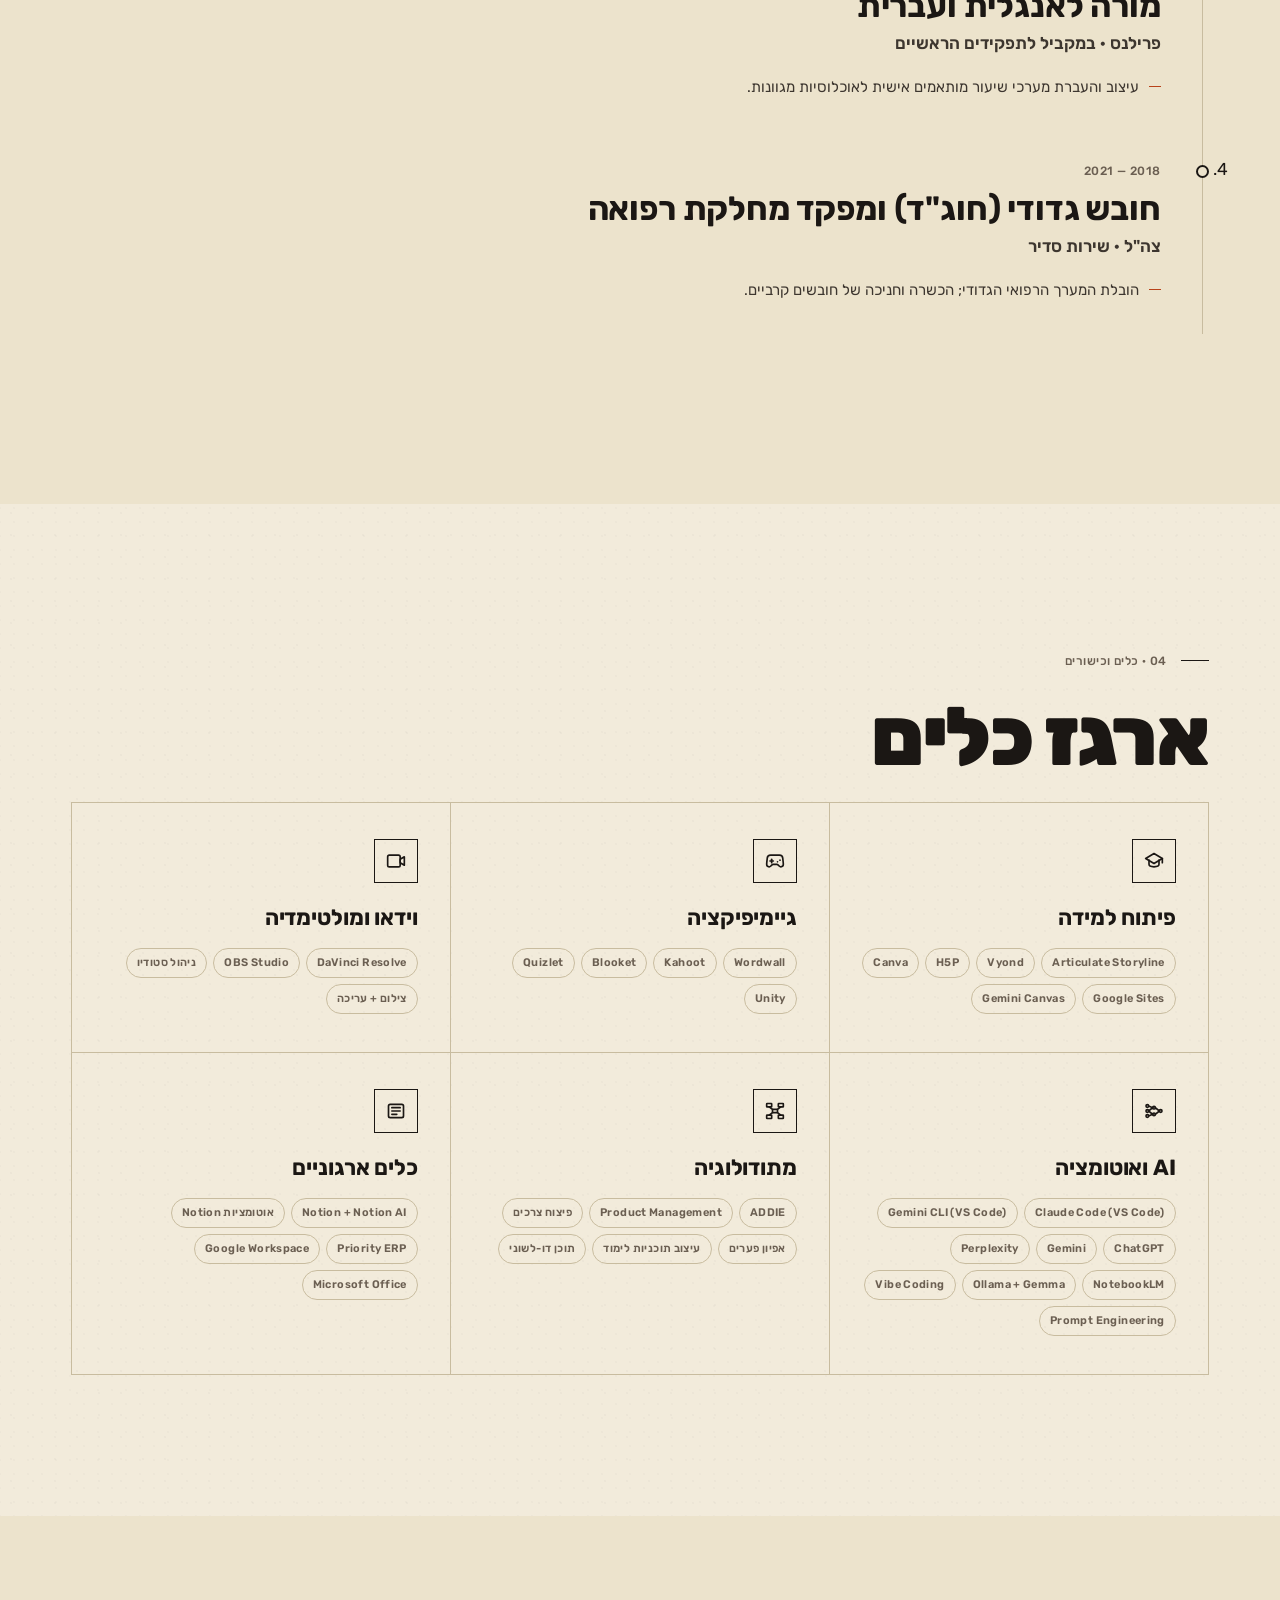
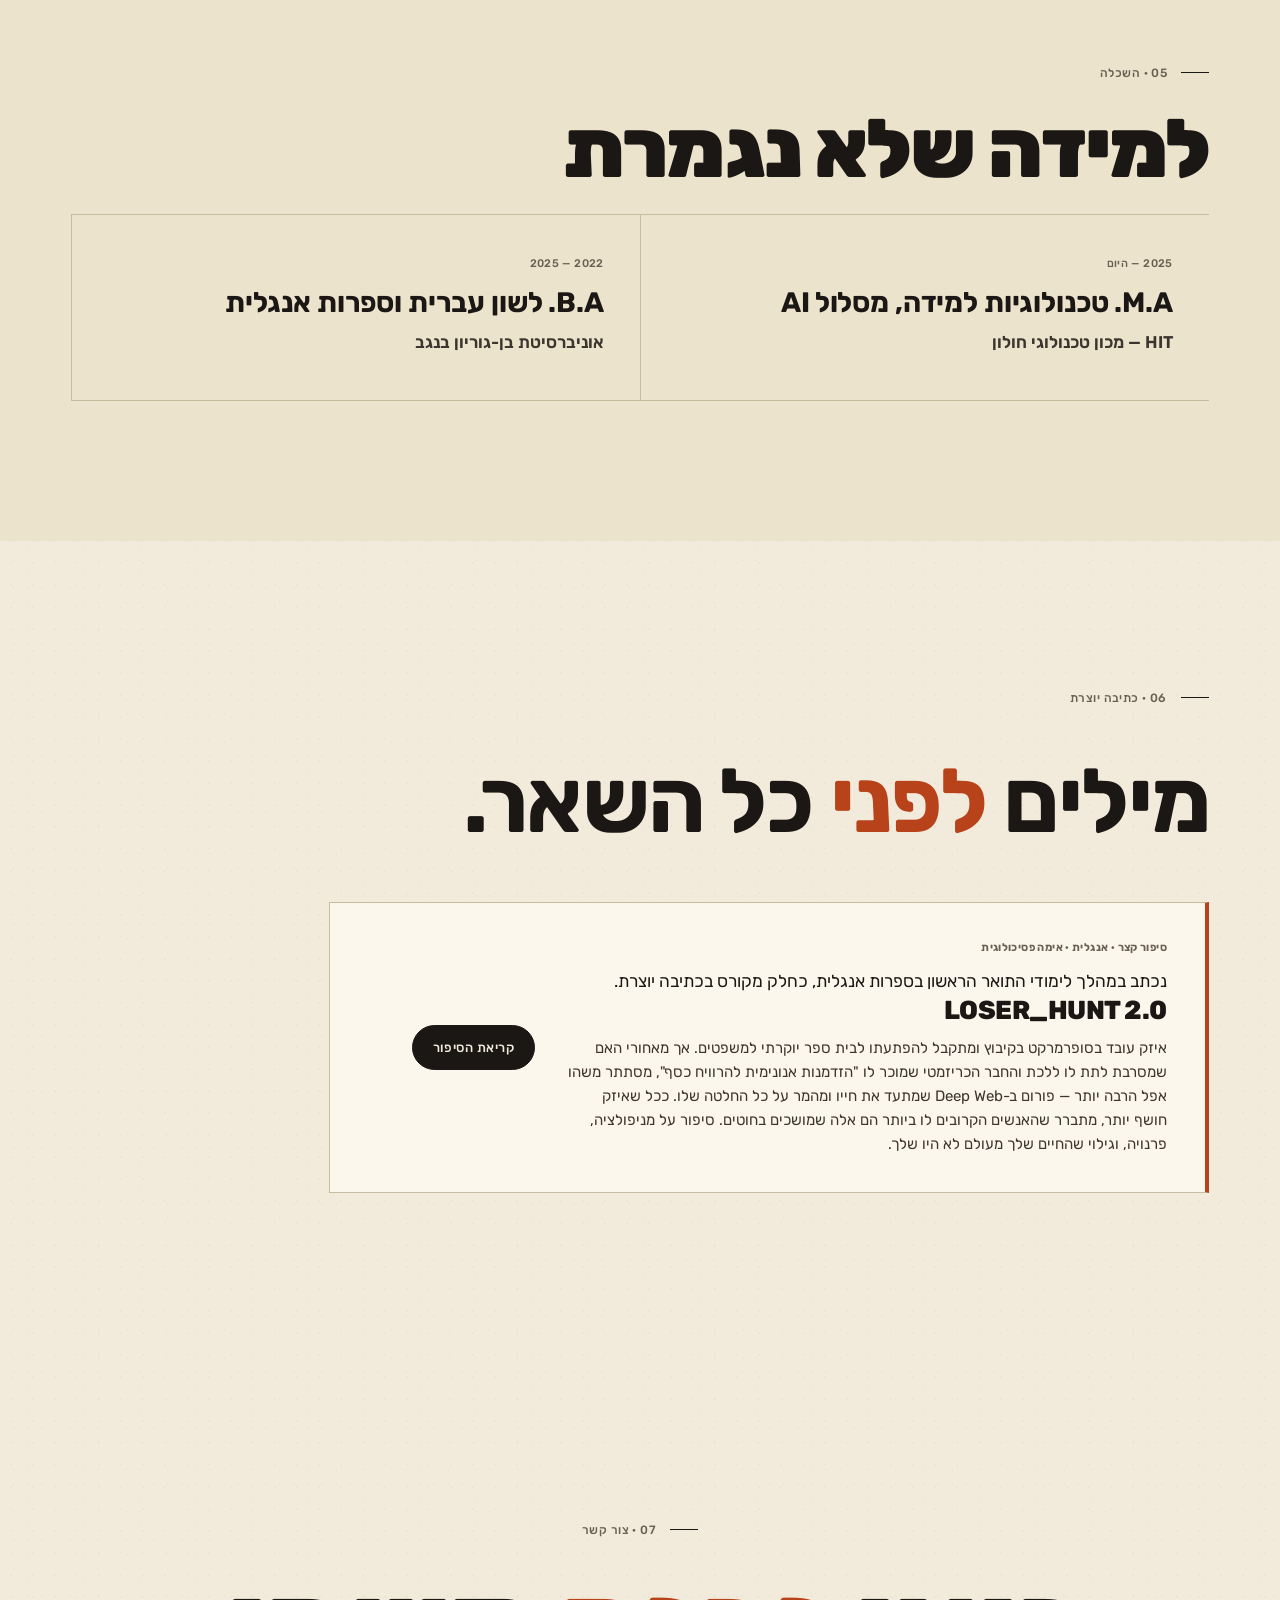
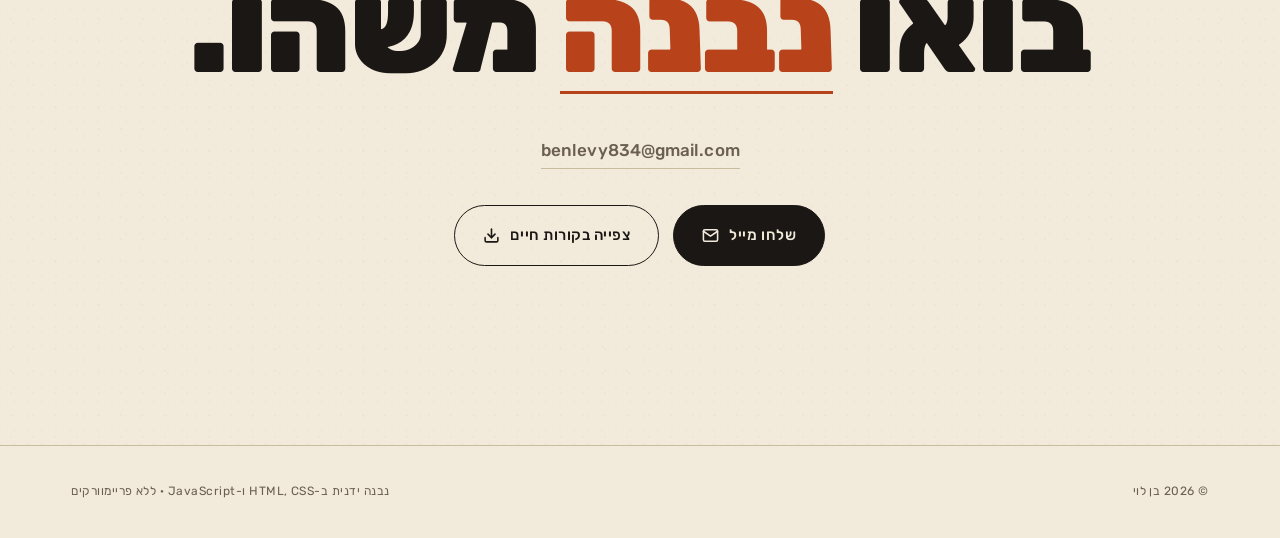
==== commit aad9d622: "content: accuracy fixes across portfolio + resume (HE+EN) 1. Portal: Google Sites self-training hub " ====
--- a/index.html
+++ b/index.html
@@ -471,8 +471,8 @@
           <article class="card" data-reveal data-card
             data-tag="Digital Space"
             data-title="מרחב למידה דיגיטלי"
-            data-tools="Claude Code|HTML|CSS|JavaScript|Git"
-            data-detail="לקחתי חוברת PDF שלמה והפכתי אותה למרחב למידה דיגיטלי אינטראקטיבי — HTML/CSS/JS שנבנה ישירות ב-Claude Code. צד התלמיד נותן גישה אינטראקטיבית לחומר; צד המורה מאפשר לפתוח כיתה, לעקוב אחר התקדמות, לנהל הרשאות ולייצא נתונים ל-CSV."
+            data-tools="Claude Code|HTML|CSS|TypeScript|Git"
+            data-detail="לקחתי חוברת PDF שלמה והפכתי אותה למרחב למידה דיגיטלי אינטראקטיבי — HTML/CSS/TypeScript שנבנה ישירות ב-Claude Code. צד התלמיד נותן גישה אינטראקטיבית לחומר; צד המורה מאפשר לפתוח כיתה, לעקוב אחר התקדמות, לנהל הרשאות ולייצא נתונים ל-CSV."
             data-status="המרחב עצמו אינו זמין לצפייה פומבית עקב חסיון ארגוני של הלקוח. במקום זאת, שתי ההקלטות למטה מציגות את המרחב בפעולה — צד התלמיד וצד המורה.">
             <template data-embed>
               <div class="modal__videoset">
@@ -530,7 +530,7 @@
             <div class="card__body">
               <span class="card__tag">מרחב למידה דיגיטלי</span>
               <h3 class="card__title">מרחב למידה דיגיטלי</h3>
-              <p class="card__desc">חוברת PDF שהפכה למרחב למידה דיגיטלי אינטראקטיבי — HTML/CSS/JS שנבנה ב-Claude Code. צפו בהקלטת הדגמה של המרחב בפעולה.</p>
+              <p class="card__desc">חוברת PDF שהפכה למרחב למידה דיגיטלי אינטראקטיבי — HTML/CSS/TypeScript שנבנה ב-Claude Code. צפו בהקלטת הדגמה של המרחב בפעולה.</p>
               <div class="chips">
                 <span class="chip">Claude Code</span>
                 <span class="chip">HTML/CSS/JS</span>
@@ -687,9 +687,9 @@
             <div class="timeline__org">קידום ידע והשכלה · תוכנית גפ"ן (קידום בתפקיד)</div>
             <ul class="timeline__bullets">
               <li>פיתוח חוויות למידה דיגיטליות מקצה לקצה למחלקות חינוך מוניציפליות ובתי ספר.</li>
-              <li>עיצוב והקמת פורטל הלמידה "קידום גפן".</li>
-              <li>פיתוח לומדות אינטראקטיביות, סרטוני אנימציה, וסרטוני הדרכה hands-on (ניהול סטודיו, OBS, DaVinci Resolve).</li>
-              <li>בניית תוכניות לימוד דו-לשוניות ומרחב למידה דיגיטלי באמצעות Claude Code.</li>
+              <li>עיצוב והשקת פורטל הלמידה "קידום גפן" ב-Google Sites — מרכז הכשרה עצמית למדריכים עם סרטוני H5P, לומדות, גיימיפיקציה ומצגות.</li>
+              <li>בניית לומדות אינטראקטיביות ב-Storyline, Vyond ו-H5P; שילוב גיימיפיקציה באמצעות Blooket, WordWall ו-Quizlet; הפקת וידאו פנימית (סטודיו, OBS, DaVinci Resolve).</li>
+              <li>כתיבת סילבוסים, תוכניות לימוד דו-לשוניות וחוברות למידה; בניית מרחב למידה דיגיטלי בקוד (TypeScript) באמצעות Claude Code.</li>
               <li>הובלת הגשות ל-10+ תוכניות במכרזי גפ"ן וניהול מחזור החיים המלא של מדריכים.</li>
             </ul>
           </li>
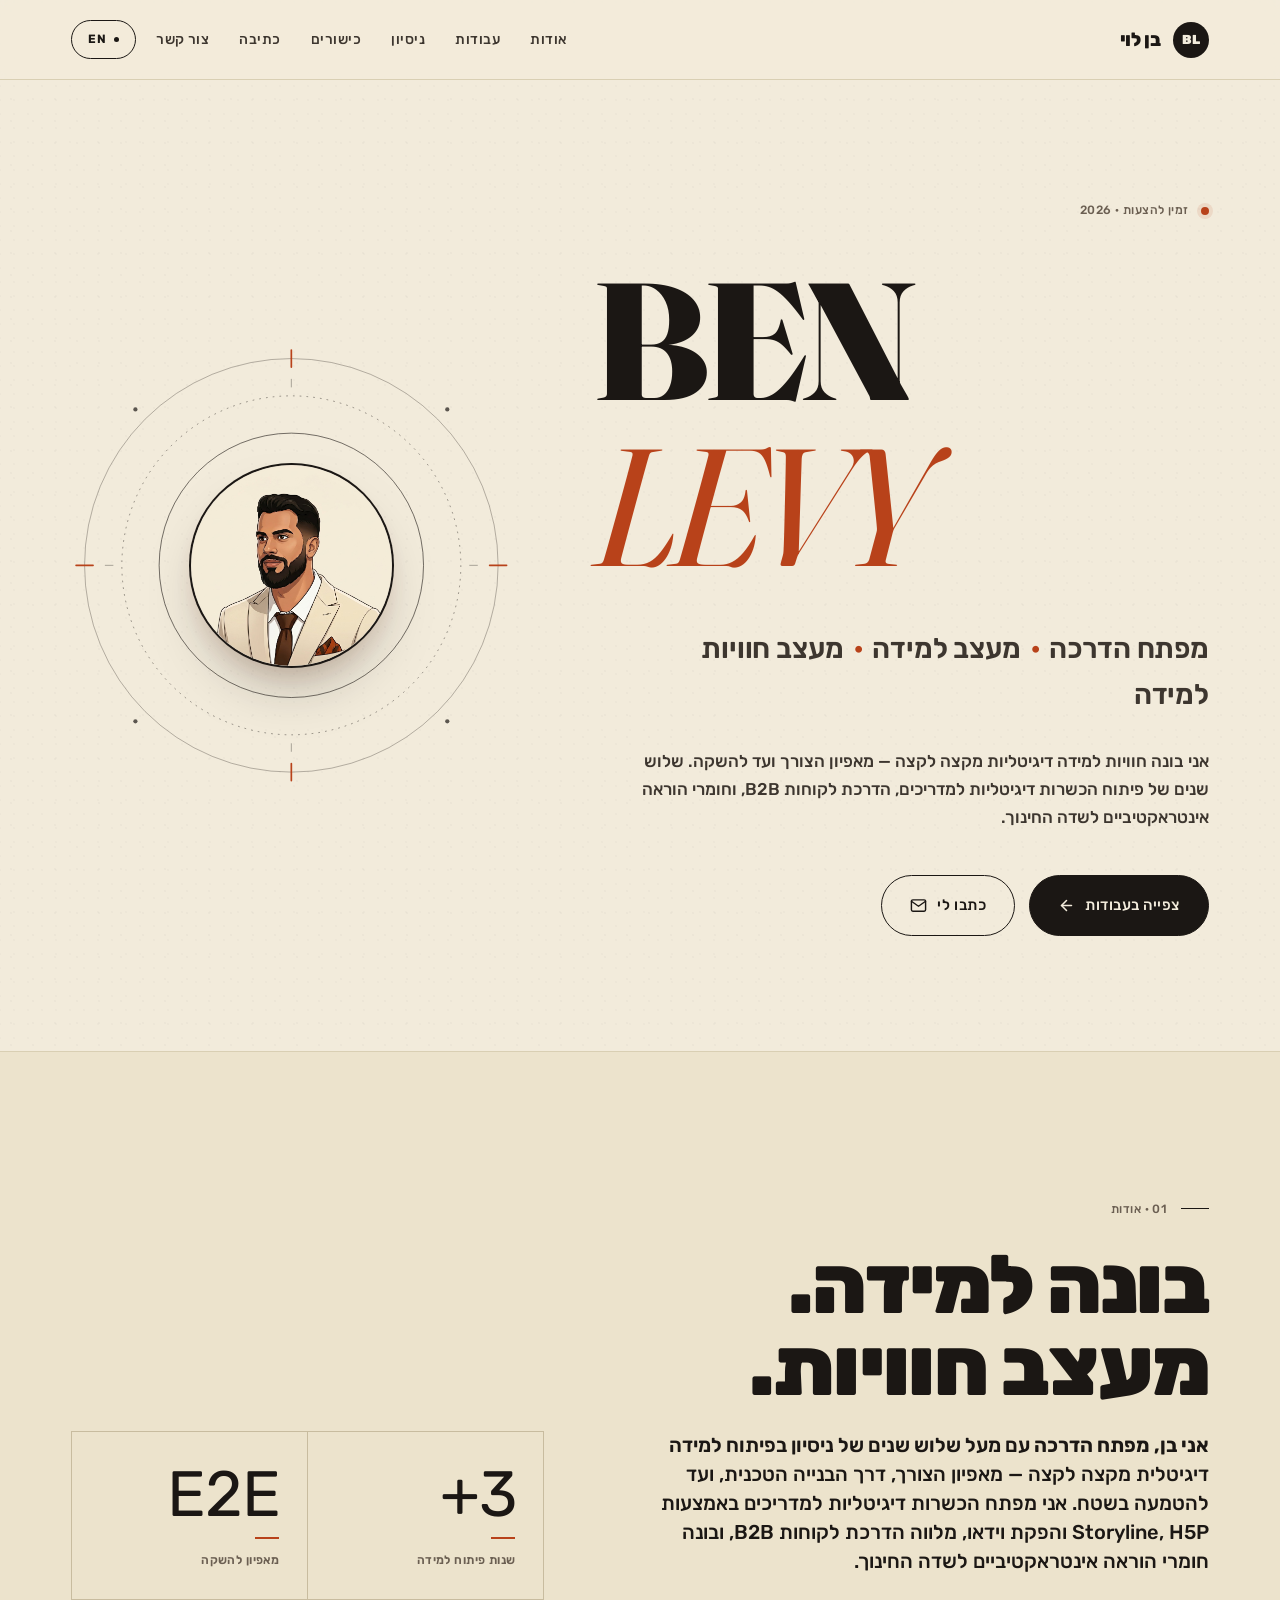
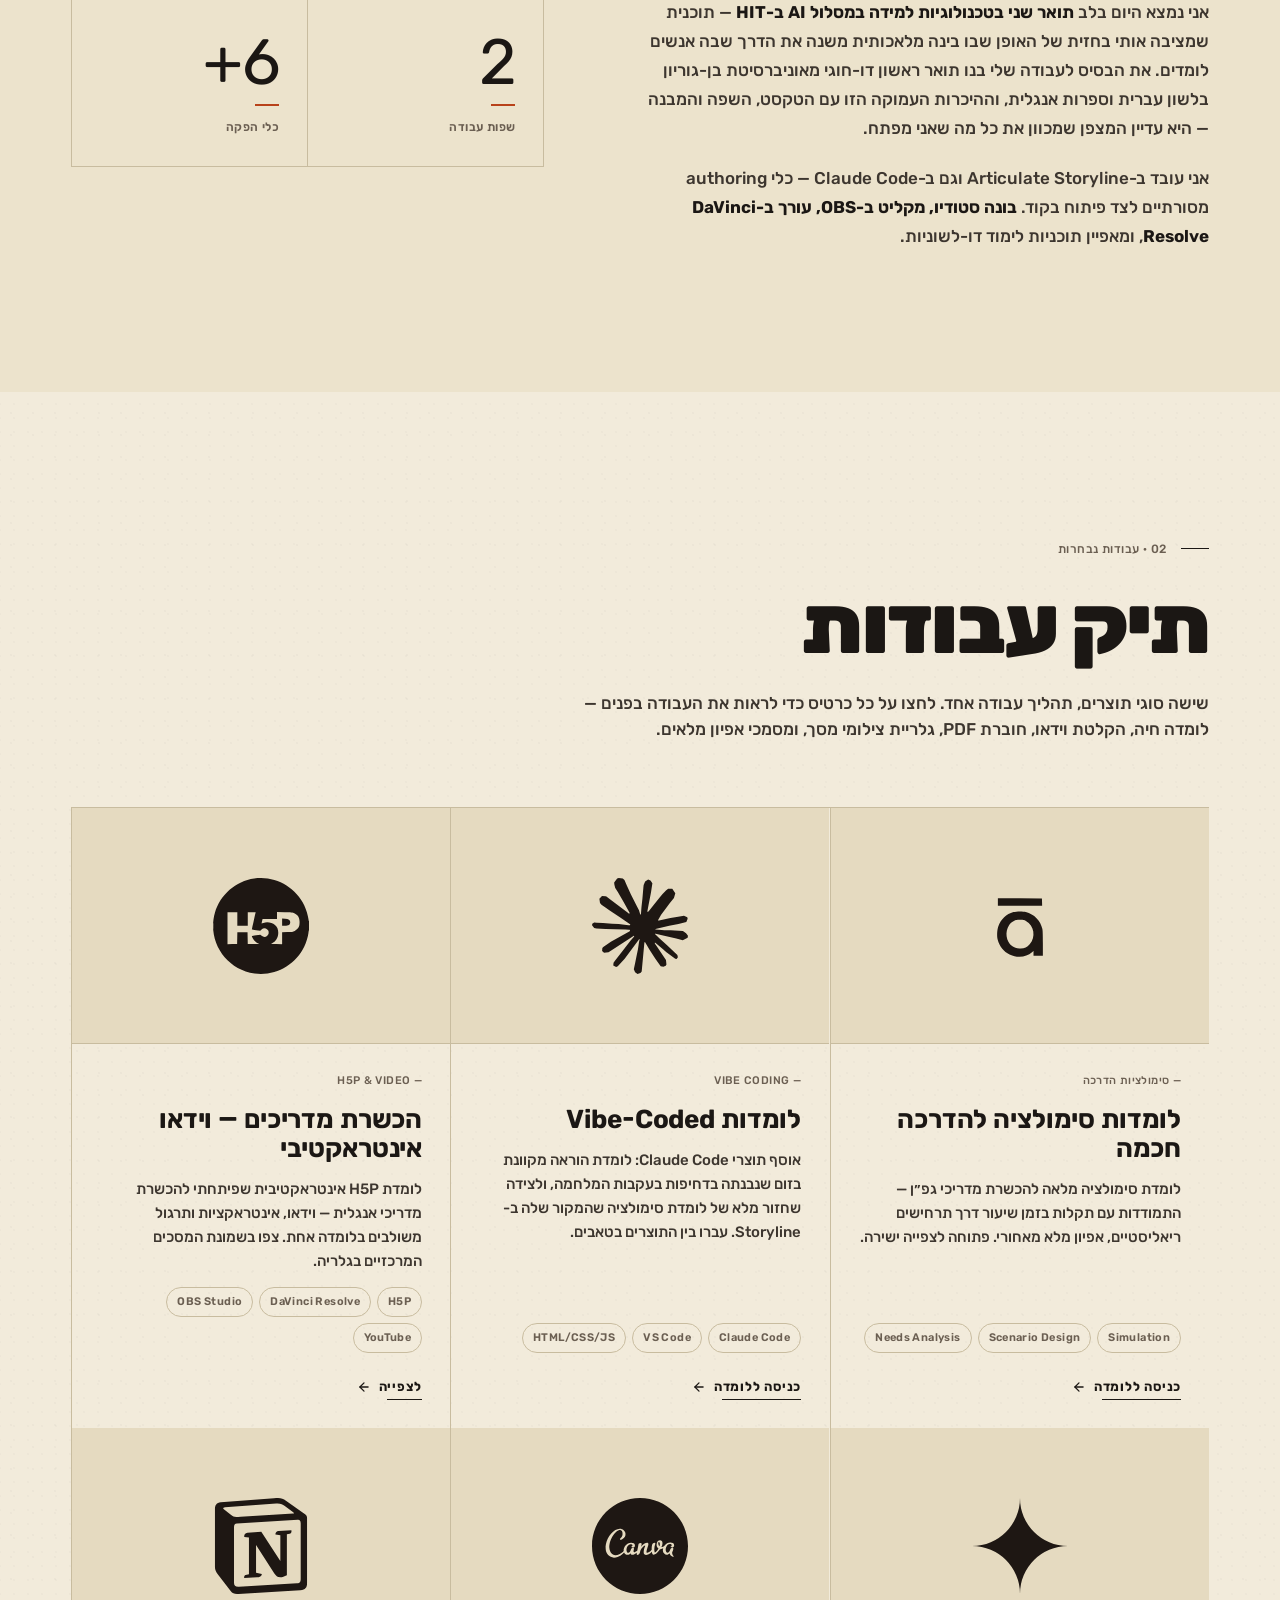
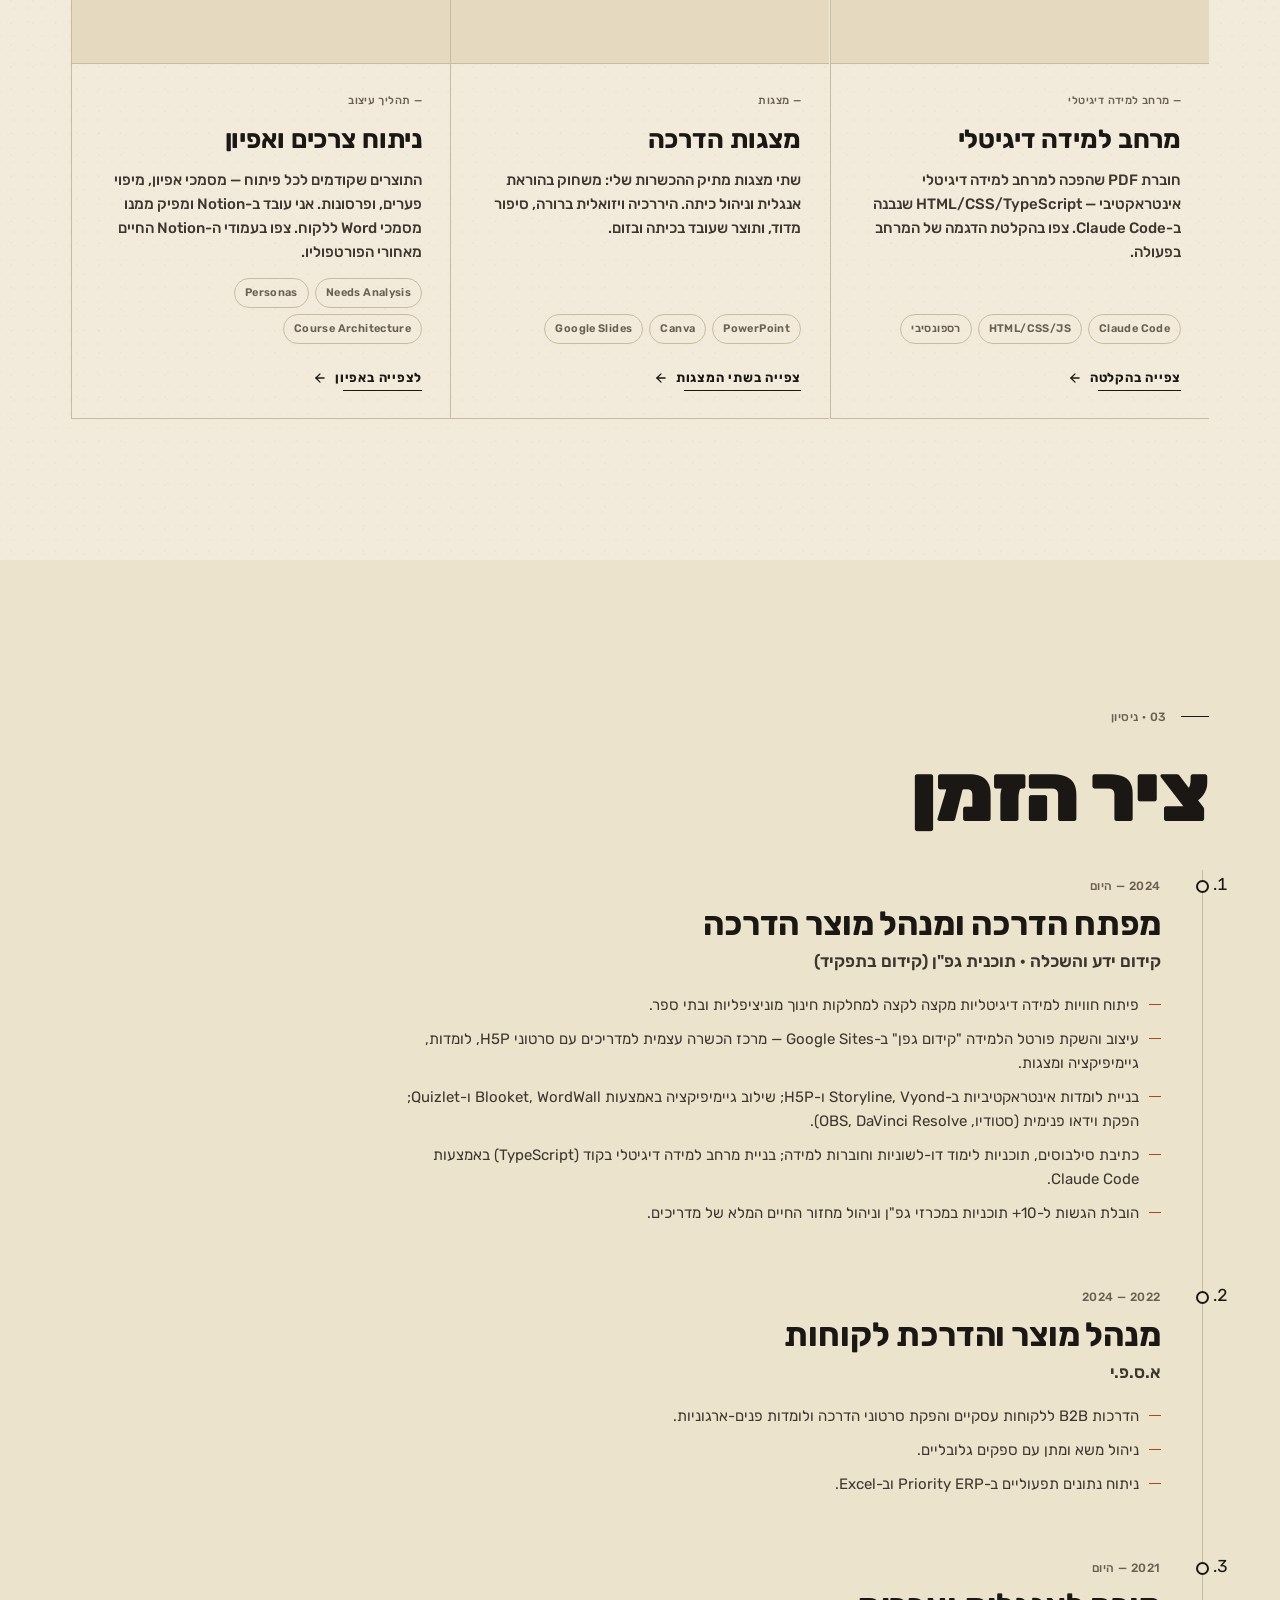
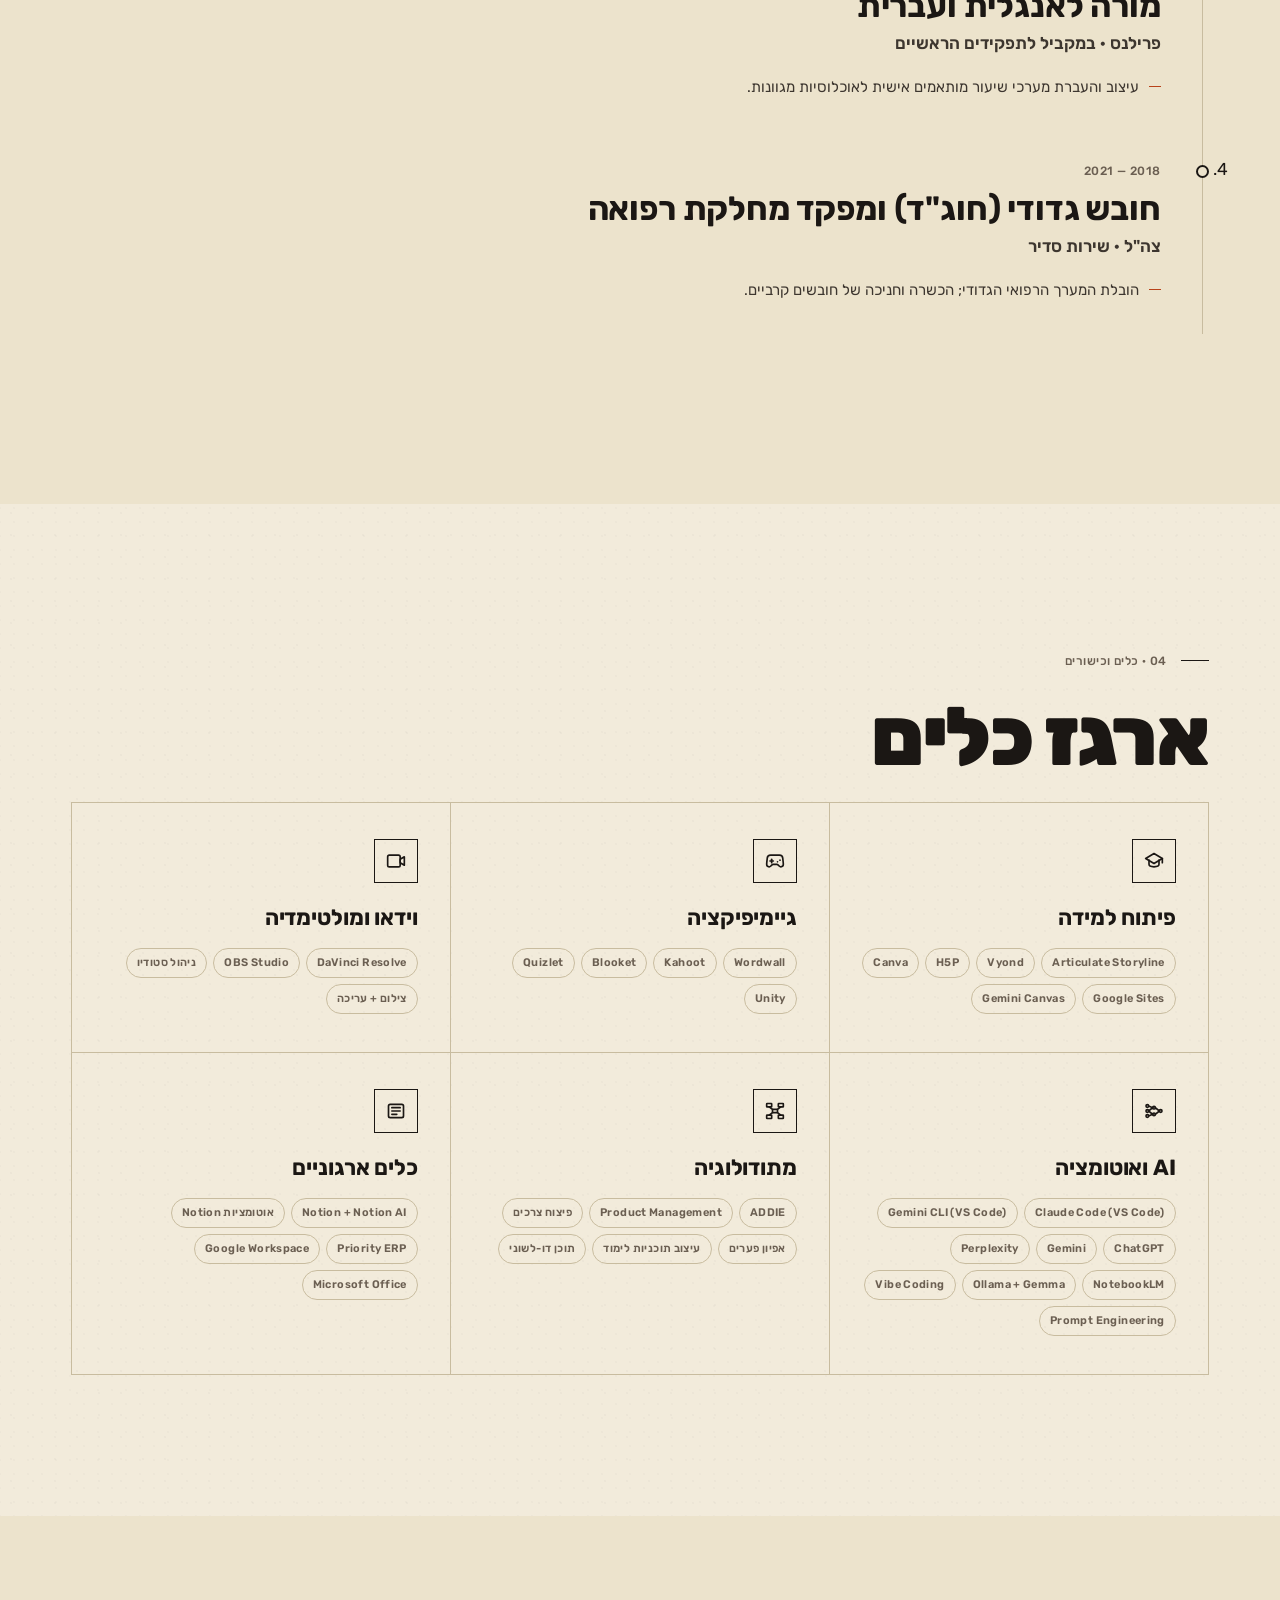
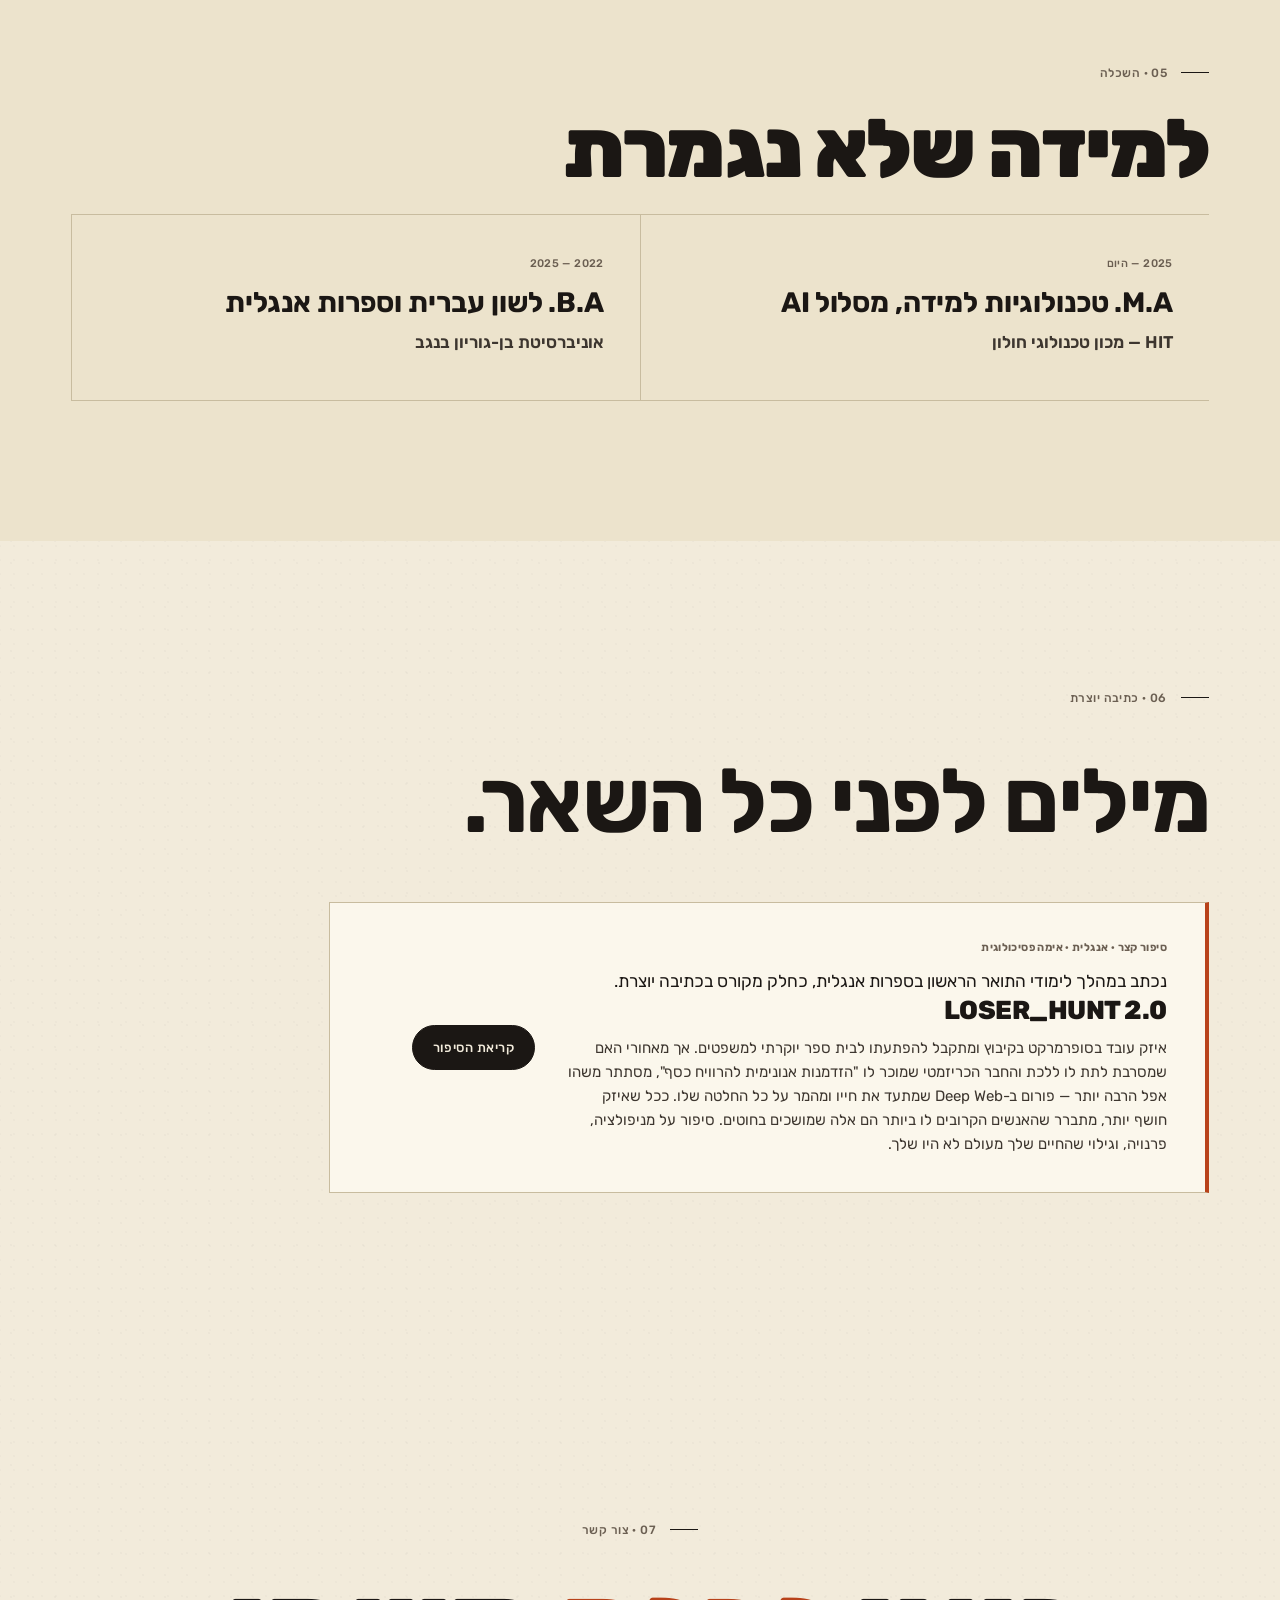
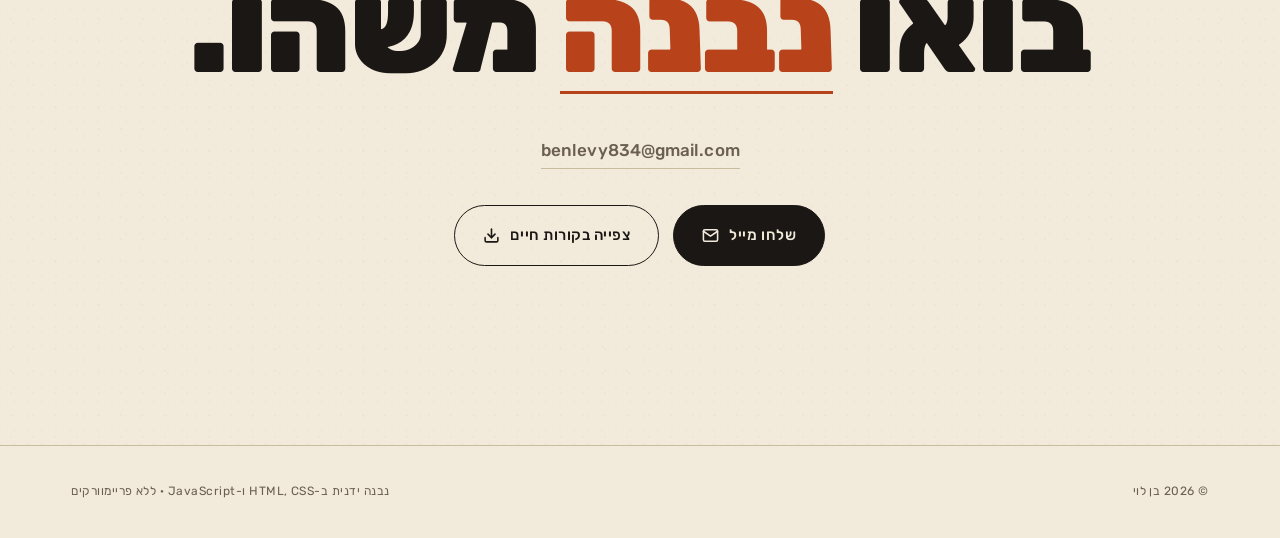
==== commit ba0fd924: "content: add explicit development model + field feedback per deliverable - Card 1 (Storyline sim): A" ====
--- a/index.html
+++ b/index.html
@@ -188,6 +188,15 @@
               </ul>
               <h5>תהליך האפיון</h5>
               <p>הלומדה נבנתה אחרי אפיון מלא של הפער — זיהוי צרכים, מיפוי פערי תפיסה/ידע/מיומנות, הגדרת מטרות ביניים, ובניית פרסונות של המדריך האמיתי בשטח. מסמך האפיון המלא זמין להורדה.</p>
+              <h5>מודל פיתוח · ADDIE</h5>
+              <p>הלומדה פותחה במחזור ADDIE מלא — Analysis (מיפוי פערי תפיסה/ידע/מיומנות, ראו מסמך האפיון), Design (פרסונות, קונספט סימולציה, מטרות ביניים), Development (בניית הלומדה ב-Storyline), Implementation (הפצה חובה לכלל מדריכי גפ"ן), ו-Evaluation (מדידת השלמה ומשוב מהשטח). בחרתי ב-ADDIE כי התוכן דרש ניתוח עמוק לפני פיתוח — בלי מיפוי מדויק של התקלות האמיתיות, סימולציה היא רק משחק.</p>
+              <h5>פידבק מהשטח</h5>
+              <ul>
+                <li><strong>100% השלמה</strong> — הקורס הוגדר חובה לכל מדריכי גפ"ן; כולם סיימו אותו בהצלחה.</li>
+                <li>מדריכים דיווחו על <strong>חיסכון של 10–15 דקות בתחילת כל שיעור</strong> בזכות תוכנית מגירה ערוכה מראש.</li>
+                <li>"הגעתי לכיתה מוכן לתקלות שקודם פשוט השביתו לי את השיעור."</li>
+                <li>"עכשיו אני יודע בדיוק מה לעשות כשהמקרן נופל — בלי לאבד את הכיתה."</li>
+              </ul>
             </template>
             <template data-downloads>
               <a href="https://benlevy834.github.io/kidum-simulation-course/" target="_blank" rel="noopener">פתיחת הלומדה בחלון מלא</a>
@@ -282,6 +291,8 @@
                 <h5>לומדת הוראה מקוונת בזום (קידום)</h5>
                 <p><strong>הקונטקסט:</strong> בעקבות המלחמה בישראל והעימות עם איראן כל הלימוד בקידום עבר לזום, וכל המדריכים נאלצו להעביר שיעורי זום בפעם הראשונה בחייהם. הצורך היה מיידי ודחוף.</p>
                 <p><strong>התגובה:</strong> בניתי את הלומדה הזו ב-Vibe Coding ישירות ב-Claude Code — מעטפת HTML/CSS/JS עצמאית שמכשירה מדריך להעביר שיעור זום אפקטיבי: ניהול חלון, שיתוף מסך, אינטראקציה עם תלמידים, כללי אתיקה, ותרחישי תקלות נפוצות. הלומדה יצאה לאוויר תוך ימים ספורים במקום שבועות של פיתוח בכלי authoring.</p>
+                <h5>מודל פיתוח · SAM עם עקרונות Vibe Coding</h5>
+                <p>ADDIE קלאסי היה לוקח שבועות שלא היו לי. SAM (Successive Approximation Model) אפשר Prep phase מזורז ואז איטרציות קצרות של Design→Develop→Evaluate — כל גרסה נבדקה על מדריך ועברה לגרסה הבאה באותו יום. Vibe Coding עם Claude Code הוריד את זמן הפיתוח הטכני כך שהצוואר הבקבוק נותר רק האיטרציה הפדגוגית.</p>
               </section>
               <section data-narrative-for="sim">
                 <h5>סימולציית גפ״ן — גרסת קוד מול גרסת Storyline</h5>
@@ -289,6 +300,8 @@
                 <h5>הסקיל שמתחיל מ-PowerPoint ומסתיים בלומדה בסגנון Storyline</h5>
                 <p>בנוסף לעבודה הידנית, פיתחתי <strong>סקיל אישי ב-Claude Code</strong> שמקבל קובץ PowerPoint, מנהל איתי שיח Vibe Coding על המבנה הפדגוגי והתרחישים, ובונה בסופו לומדה ב-HTML בסגנון סטוריליין — לא קובץ Storyline, אלא לומדה שמתנהגת ונראית כמו אחת. הסקיל הוא חלק מהגישה: כשהכלי המסורתי לא מתאים לדרישות, אני מכיר אלטרנטיבות.</p>
                 <p>הגישה הזו מאפשרת לי לעקוף את המגבלות של פלטפורמות authoring מסורתיות — מהירות פיתוח גבוהה יותר, חופש עיצובי מלא, ושליטה טכנית עד לרמת האירוע בדף.</p>
+                <h5>מודל פיתוח · SAM עם עקרונות Vibe Coding</h5>
+                <p>ניתוח הצרכים והפרסונות כבר קיימים מהגרסה המקורית שפותחה ב-ADDIE (כרטיס 1). כאן נבנה רק ה-Development מחדש — ולכן SAM היה הבחירה הטבעית: איטרציות מהירות מול התוצר המקורי כ-baseline, עם בדיקות חזותיות ופונקציונליות אחרי כל מחזור. Vibe Coding עם Claude Code קיצר משמעותית את מחזור ה-Develop.</p>
               </section>
               <section data-narrative-for="online sim">
                 <h5>למה זה משמעותי</h5>
@@ -409,6 +422,15 @@
                       <li>Drag &amp; Drop להתאמת שלבי הוראה</li>
                       <li>תרגול מיון קטגוריות (עובדה מול פרשנות)</li>
                       <li>שכבות מידע צפות עם קישורים ל-Quizlet/Blooket</li>
+                    </ul>
+                    <h5>מודל פיתוח · SAM עם עקרונות Vibe Coding</h5>
+                    <p>הצורך היה דחוף — הכשרות זום לא הספיקו וההזדמנות של "כיתה הפוכה" הייתה צרה בזמן. ADDIE קלאסי לא התאים למחזור הזה. SAM איפשר Prep phase מהיר (מיפוי מבנה החוברת + סוגי ההוראה), ואחריו איטרציות קצרות: וידאו → אינטראקציה → בדיקה על מדריכה → גרסה הבאה. עקרונות Vibe Coding שימשו בשכבת ה-HTML/CSS סביב ה-H5P — הטמעה, ניווט, והתאמות מובייל שלא קיבלתי מהכלי עצמו.</p>
+                    <h5>פידבק מהשטח</h5>
+                    <ul>
+                      <li><strong>100% השלמה</strong> — הלומדה הוגדרה חובה לכל מדריכי האנגלית; כולם סיימו.</li>
+                      <li>"שמעתי את הלומדה בדרך לבית הספר וברכב — פורמט הווידאו עשה את זה אפשרי."</li>
+                      <li>"יכולתי לחזור על החומר מתי שרציתי להרגיש בטוחה יותר לפני שיעור."</li>
+                      <li>"הגעתי למפגש הזום הרבה יותר מוכנה וחסכתי לעצמי זמן בהכשרה החיה."</li>
                     </ul>
                     <p class="modal__video-caption">הלומדה עצמה חסויה בשל מגבלות אבטחת מידע — הגלריה מציגה שמונה מסכים מרכזיים.</p>
                   </div>
@@ -427,6 +449,8 @@
                       <li>גשר טכני-מעשי — תרגום מפרטים הנדסיים לפעולה (מה לבקש מהספק)</li>
                       <li>סגירה עם ROI — מיצוב ההשקעה בשמן איכותי כחיסכון עתידי</li>
                     </ul>
+                    <h5>מודל פיתוח · SAM</h5>
+                    <p>הסרטון נבנה באיטרציות קצרות מול אנשי מכירות ומוסכים שהסכימו לצפות בגרסאות ביניים: גרסה → משוב מהשטח → גרסה מחודדת. SAM התאים כי התוכן נדרש להיות מדויק טכנית אבל נגיש לאוכלוסייה לא הנדסית — פער שקשה לכייל בלי לקוחות אמיתיים במחזור.</p>
                     <p class="modal__video-caption">הופק בתקופת עבודתי בא.ס.פ.י — קבוצת יבוא ומסחר חלפי רכב.</p>
                   </div>
                 </div>
@@ -442,6 +466,15 @@
                 <li>Drag &amp; Drop להתאמת שלבי הוראה</li>
                 <li>תרגול מיון קטגוריות (עובדה מול פרשנות)</li>
                 <li>שכבות מידע צפות עם קישורים ל-Quizlet/Blooket</li>
+              </ul>
+              <h5>מודל פיתוח · SAM עם עקרונות Vibe Coding</h5>
+              <p>ADDIE לא התאים למחזור הזמן הצר. SAM איפשר Prep phase מהיר ואחריו איטרציות קצרות: וידאו → אינטראקציה → בדיקה על מדריכה → גרסה הבאה. Vibe Coding שימש בשכבת ה-HTML/CSS סביב ה-H5P — הטמעה, ניווט, התאמות מובייל.</p>
+              <h5>פידבק מהשטח</h5>
+              <ul>
+                <li><strong>100% השלמה</strong> — הלומדה הייתה חובה לכל מדריכי האנגלית של גפ"ן; כולם סיימו.</li>
+                <li>"שמעתי את הלומדה בדרך לבית הספר וברכב — פורמט הווידאו עשה את זה אפשרי."</li>
+                <li>"יכולתי לחזור על החומר מתי שרציתי להרגיש בטוחה יותר לפני שיעור."</li>
+                <li>"הגעתי למפגש הזום הרבה יותר מוכנה וחסכתי לעצמי זמן בהכשרה החיה."</li>
               </ul>
             </template>
             <div class="card__thumb card__thumb--brand">
@@ -523,6 +556,8 @@
               </ul>
               <h5>למה זה חשוב</h5>
               <p>המרחב הזה משמש לקוח אמיתי — פתרון שלם שכולל צד-תלמיד וצד-מורה בסביבה דיגיטלית אחת.</p>
+              <h5>מודל פיתוח · SAM עם עקרונות Vibe Coding</h5>
+              <p>הפרויקט דרש מענה מהיר מול מה שכבר קיים (חוברת PDF עובדת). במקום לפתוח ADDIE מאפס, השתמשתי ב-SAM עם baseline קיים: Prep phase קצר למיפוי צרכי תלמיד ומורה, ואחריו איטרציות נפרדות לכל תכונה — ניווט, מעקב מורה, ייצוא CSV, ניהול הרשאות. Vibe Coding ב-Claude Code איפשר להשאיר את האיטרציה בצד הפדגוגי ולא בצד הטכני.</p>
             </template>
             <div class="card__thumb card__thumb--brand">
               <img class="brand-mark" src="assets/img/logos/gemini.svg" alt="Google Gemini" loading="lazy">
@@ -586,6 +621,9 @@
                 <li>שילוב של תרגול אקטיבי, לא רק תצוגה</li>
                 <li>מצגת שעובדת גם בזום וגם בכיתה</li>
               </ul>
+              <h5>מודל פיתוח</h5>
+              <p><strong>"משחוק בהוראה" · SAM:</strong> מצגת חוויתית-משחקית נבנתה באיטרציות קצרות ב-Canva, עם בדיקה מול רכזות צוות האנגלית והתאמה לפני ההכשרה החיה. הקצב המהיר והאופי הניסיוני של התוכן (כלי משחוק חדשים, תרחישי כיתה) התאימו ל-SAM.</p>
+              <p><strong>"ניהול כיתה" · ADDIE:</strong> תוכן פדגוגי-עיוני עבור מדריכים חדשים דרש ניתוח מסודר של הפערים הנפוצים, עיצוב היררכי של הנושאים, ופיתוח מובנה ב-PowerPoint. ADDIE התאים כי התוכן הוא בסיס חובה — אין בו מקום לניסוי ואיטרציה על גבי קהל יעד בסיסי.</p>
             </template>
             <template data-downloads>
               <a href="assets/portfolio/presentations/gamification-english-team.pdf" download>משחוק בהוראה (PDF)</a>
@@ -645,6 +683,8 @@
               </ul>
               <h5>דוגמה: אפיון סימולציית "הדרכה חכמה"</h5>
               <p>המסמך שזמין להורדה למטה הוא האפיון המלא של לומדת הסימולציה שבכרטיס 1 — הכשרת מדריכי גפ״ן להתמודדות עם תקלות בזמן שיעור. הוא כולל את כל השלבים: ניתוח הצרכים של קידום, מיפוי פערי המדריכים (תפיסה/ידע/מיומנות), בניית שתי פרסונות שלמות (עמרי ורעות), הגדרת מטרות הביניים, ובחירת קונספט של סימולציה כקו מארגן.</p>
+              <h5>איפה זה יושב במודלים של פיתוח</h5>
+              <p>האפיונים שמוצגים כאן הם ה-<strong>Analysis phase של ADDIE</strong> — השלב הראשון והחיוני ביותר במחזור הקלאסי. אותו שלב גם מהווה את ה-<strong>Prep phase של SAM</strong> — הבסיס שלפני האיטרציות. תוצרי ADDIE בפורטפוליו (סימולציית גפ"ן, מצגת "ניהול כיתה") נסמכים על מסמכי אפיון מלאים כמו זה. תוצרי SAM (וידאו H5P, לומדות Vibe-Coded, מרחב דיגיטלי, מצגת "משחוק") נסמכים על גרסה מקוצרת של אותו שלב — אבל התשובה לשאלה "מה הצורך ומי קהל היעד" חייבת להתקיים לפני כל שורת קוד או שקופית, בלי קשר למודל.</p>
             </template>
             <template data-downloads>
               <a href="assets/portfolio/storyline/needs-analysis-backup-plans.docx" download>אפיון — הדרכה חכמה (DOCX)</a>
@@ -850,7 +890,7 @@
     <section class="section writing" id="writing">
       <div class="container writing__inner">
         <div class="section__eyebrow" data-reveal>06 · כתיבה יוצרת</div>
-        <h2 class="writing__display" data-reveal>מילים <em>לפני</em> כל השאר.</h2>
+        <h2 class="writing__display" data-reveal>מילים לפני כל השאר.</h2>
 
         <div class="writing__card" data-reveal>
           <div>
